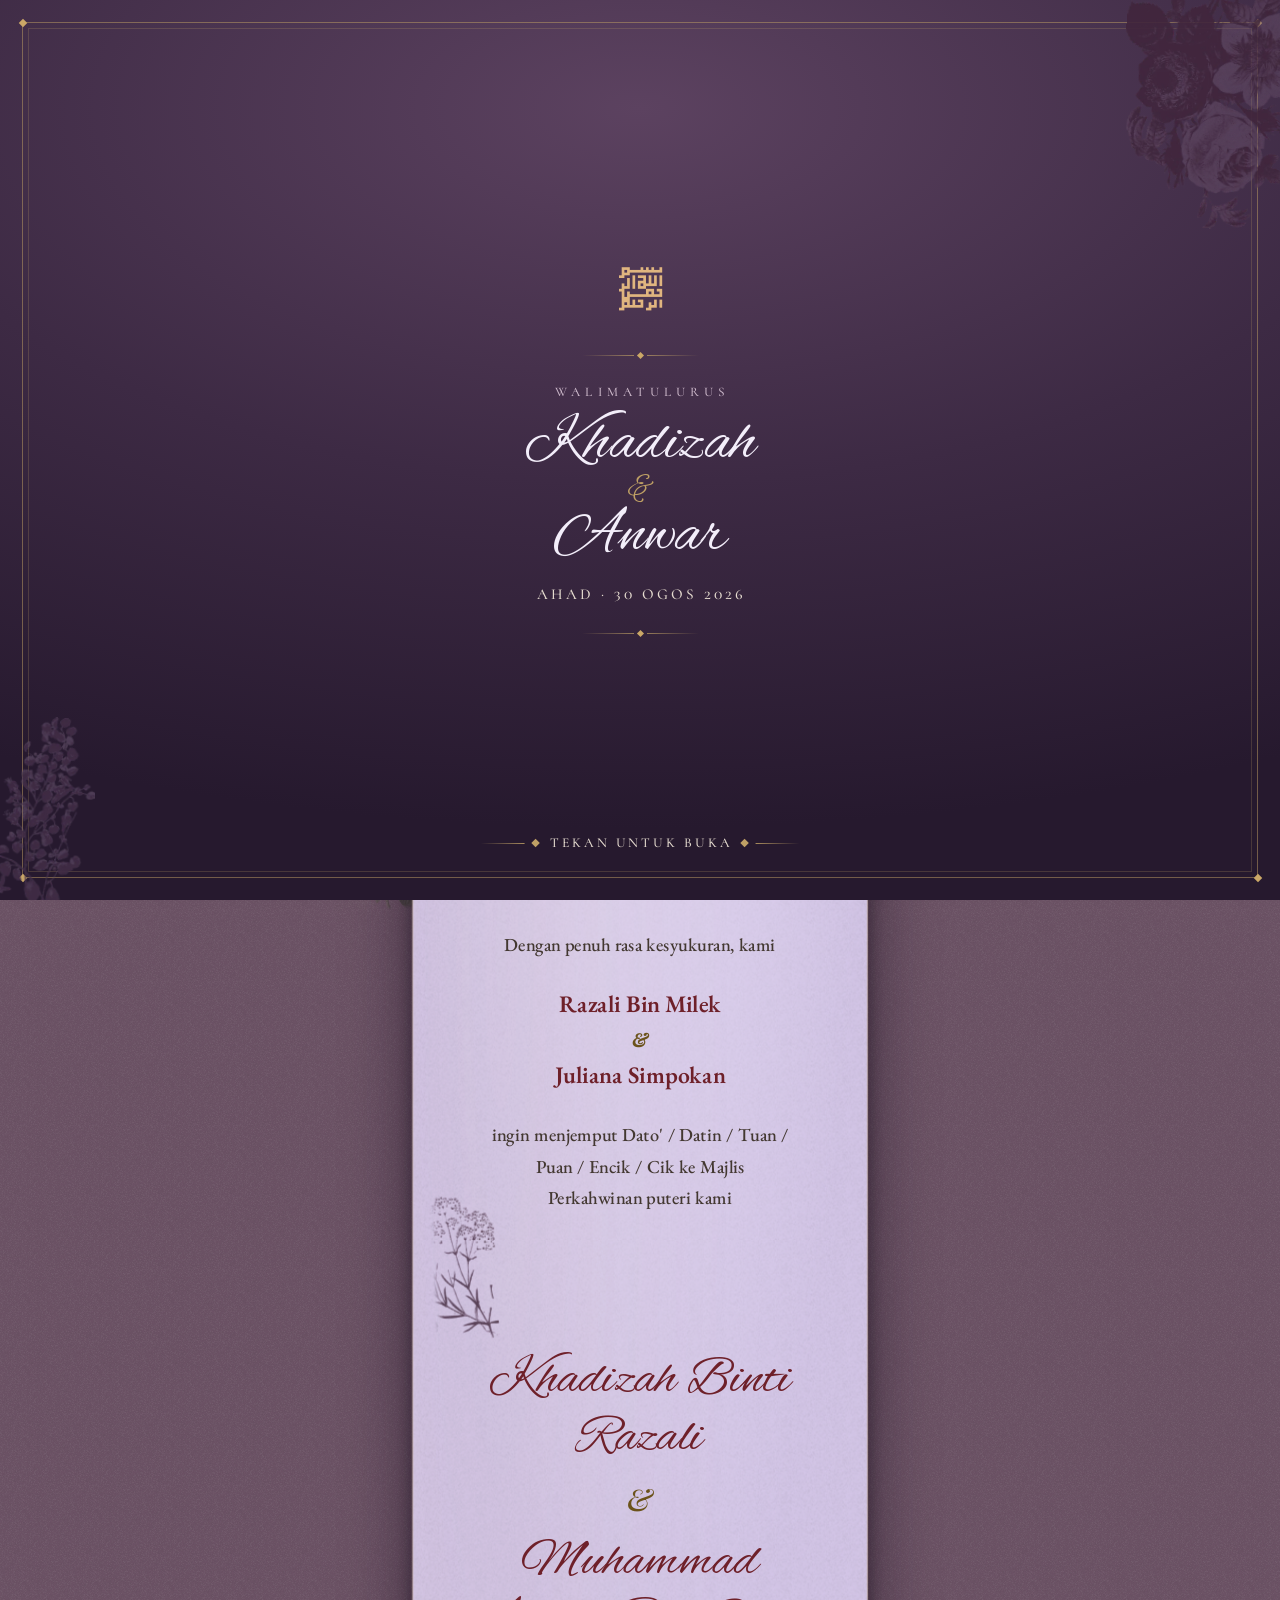
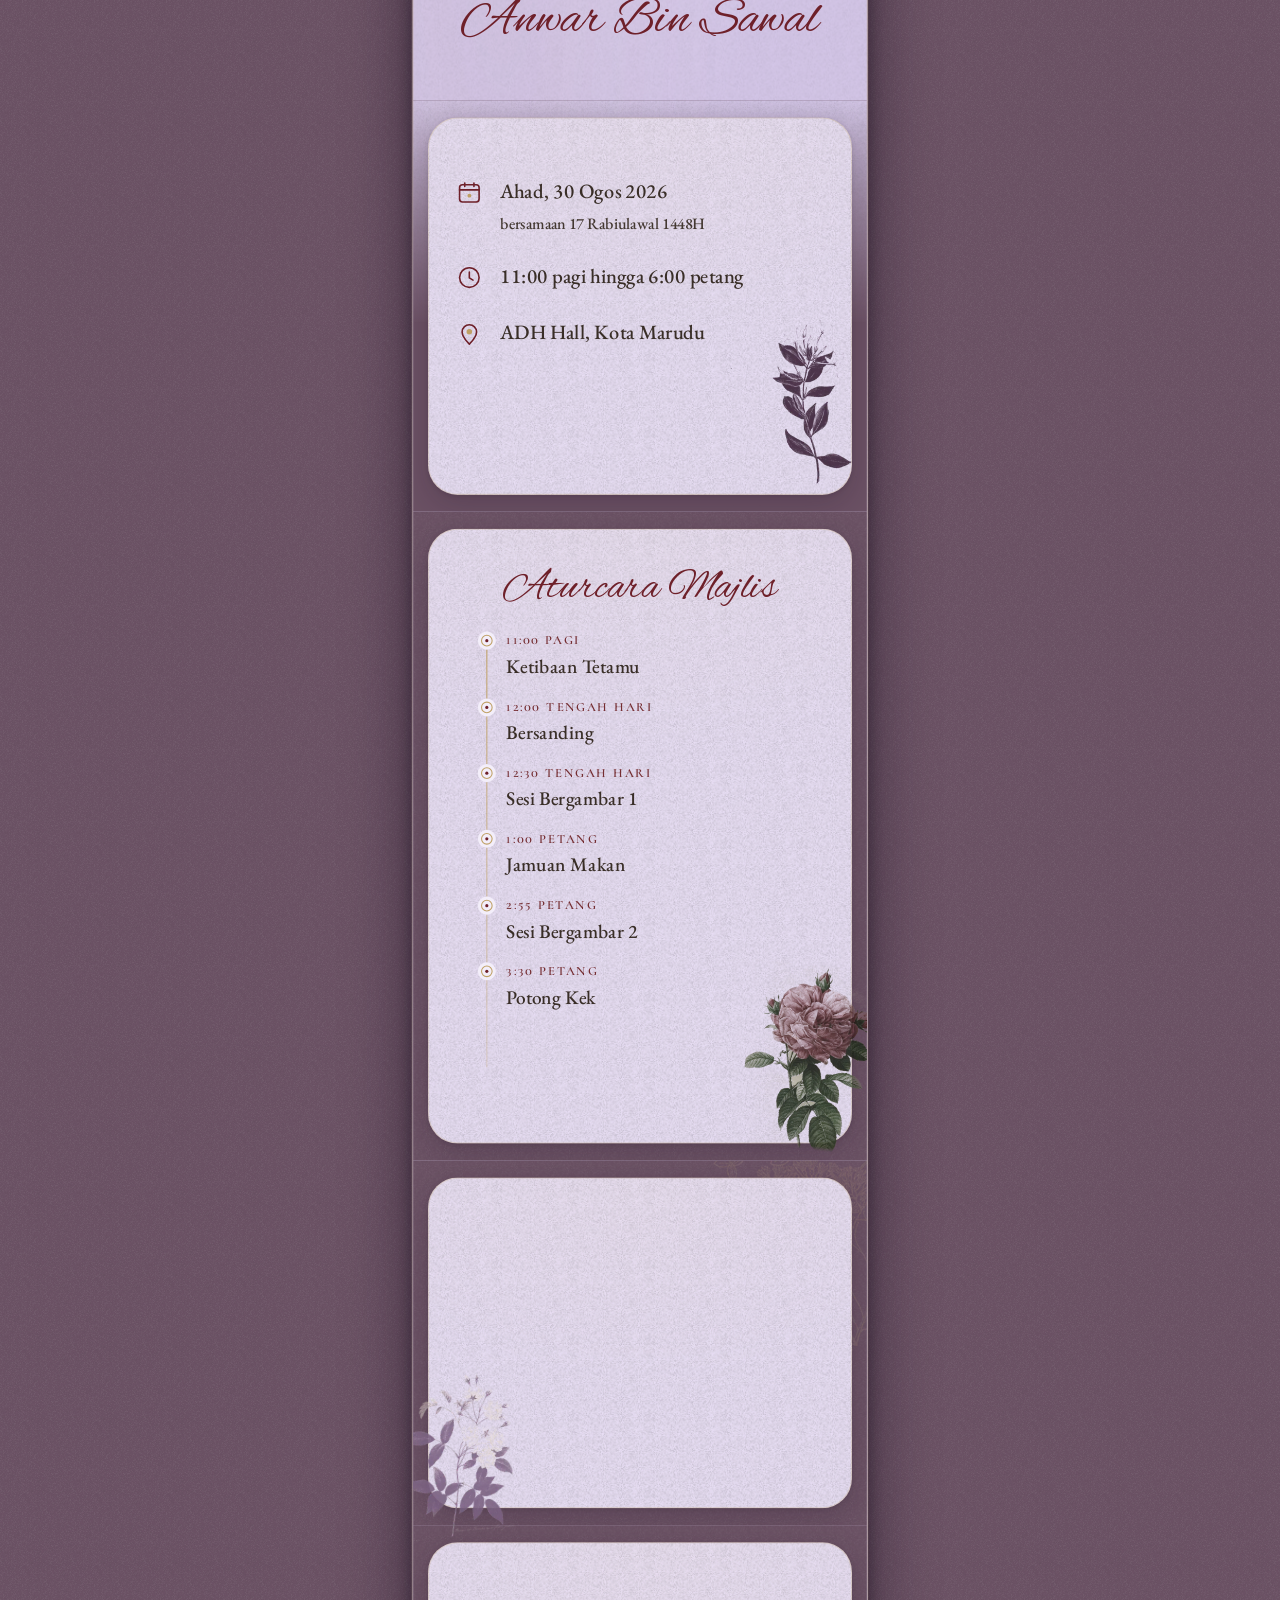
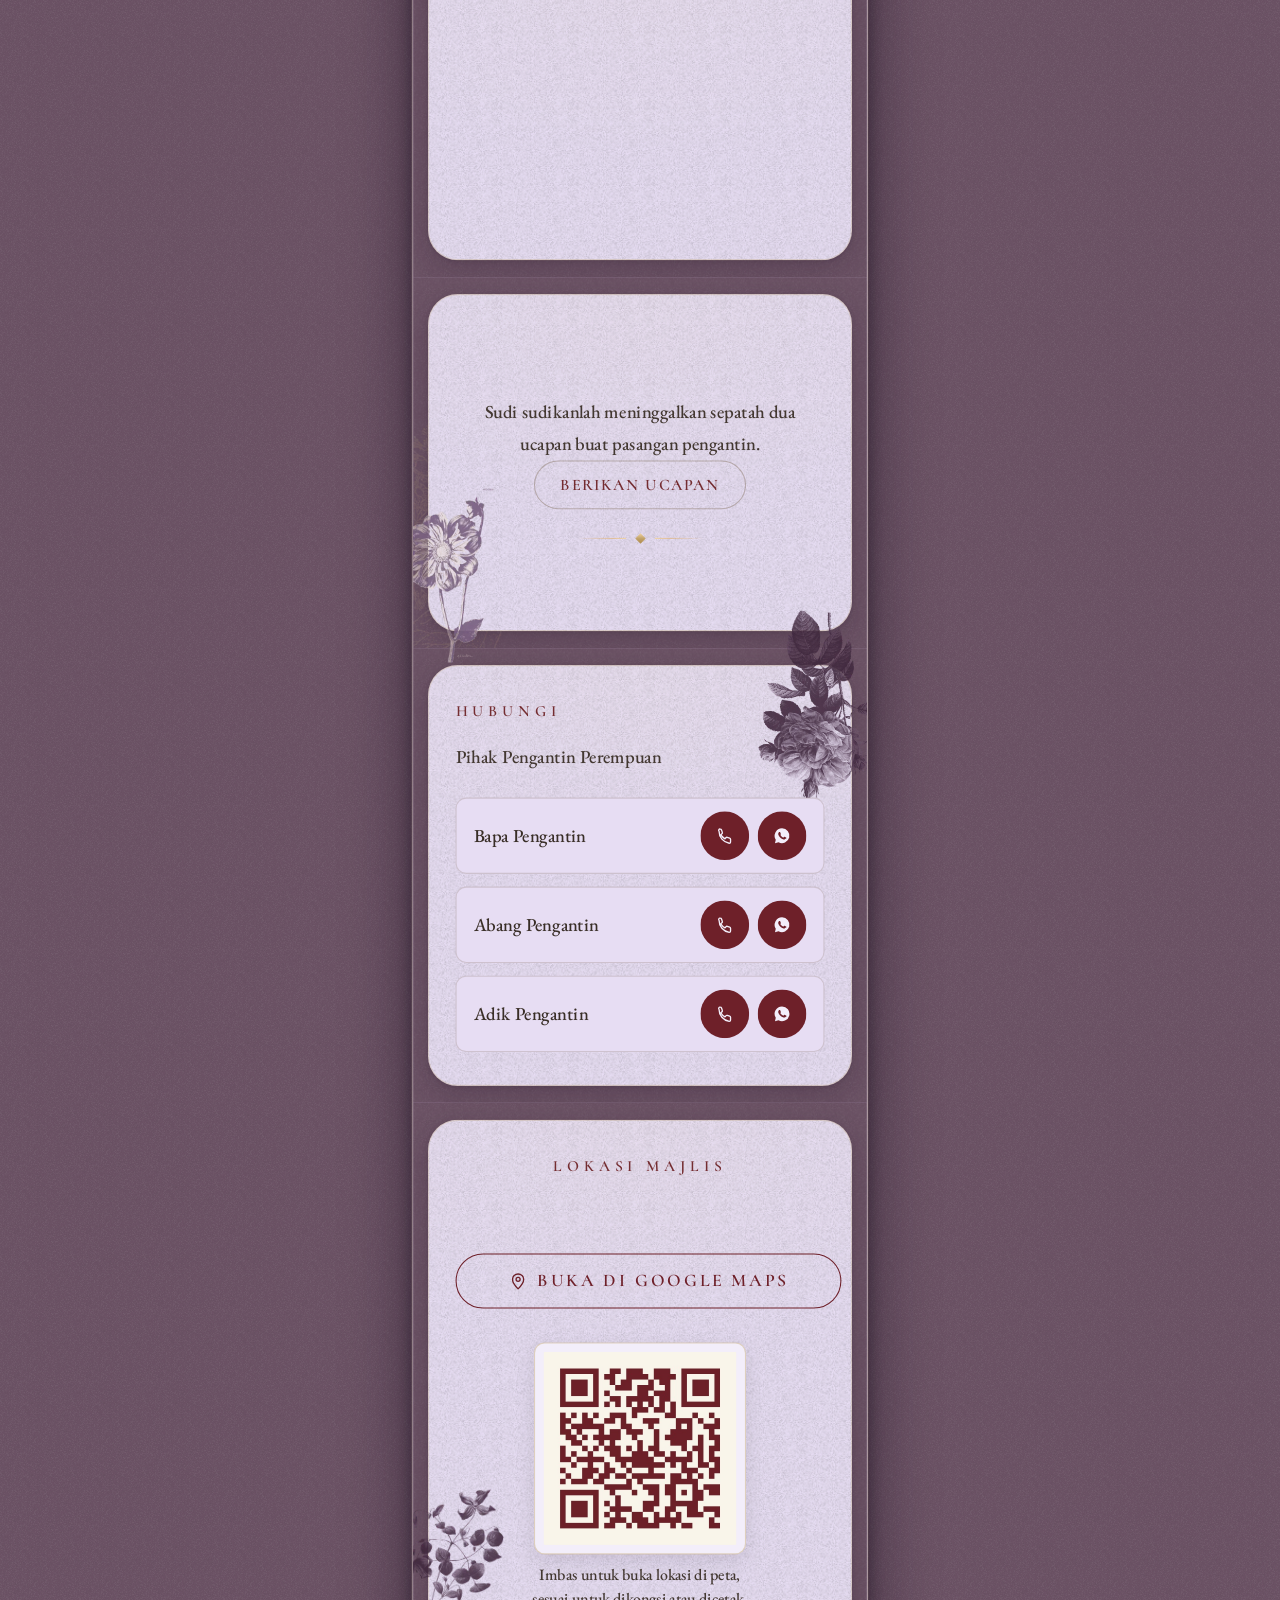
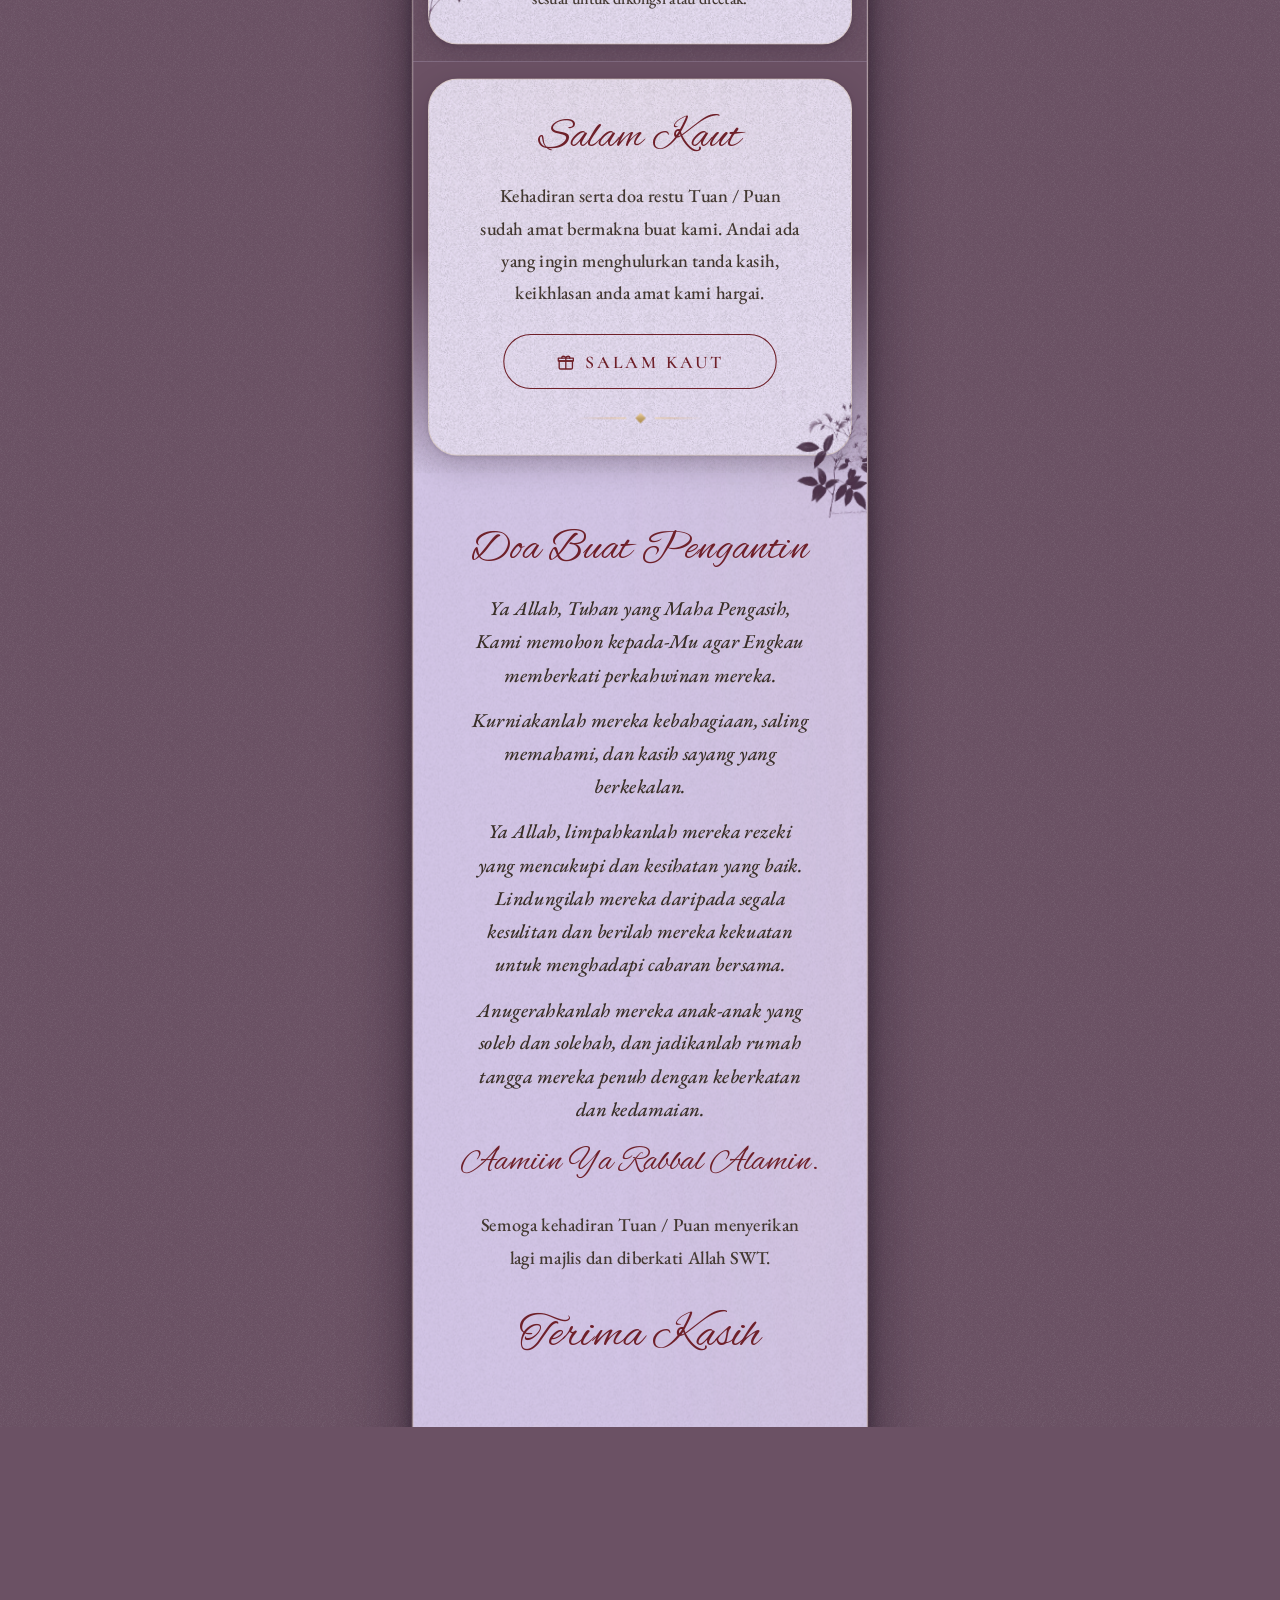
==== index.html @ 2123a456 "Variant tanpa baca ucapan: salinan penuh rsvpKhadizahAnwar, feed + halaman ucapan ditutup Salinan pe" ====
<!DOCTYPE html>
<html lang="ms">
<head>
  <meta charset="UTF-8" />
  <meta name="viewport" content="width=device-width, initial-scale=1, viewport-fit=cover" />
  <title>Khadizah &amp; Anwar , Jemputan Walimatulurus</title>
  <meta name="description" content="Jemputan Majlis Perkahwinan Khadizah & Anwar, Ahad 30 Ogos 2026, ADH Hall Kota Marudu." />

  <!-- Open Graph / Twitter: preview kaya bila link disebar di WhatsApp/media sosial -->
  <meta property="og:type" content="website" />
  <meta property="og:site_name" content="Khadizah & Anwar" />
  <meta property="og:title" content="Jemputan Walimatulurus Khadizah & Anwar" />
  <meta property="og:description" content="Ahad, 30 Ogos 2026, ADH Hall Kota Marudu. Sudi sudikanlah meraikan hari bahagia kami." />
  <meta property="og:url" content="https://adiburth-personal.github.io/jemputanKahwinKA/" />
  <meta property="og:image" content="https://adiburth-personal.github.io/jemputanKahwinKA/ogImage.png" />
  <meta property="og:image:width" content="1200" />
  <meta property="og:image:height" content="630" />
  <meta name="twitter:card" content="summary_large_image" />
  <meta name="twitter:title" content="Jemputan Walimatulurus Khadizah & Anwar" />
  <meta name="twitter:description" content="Ahad, 30 Ogos 2026, ADH Hall Kota Marudu. Sudi sudikanlah meraikan hari bahagia kami." />
  <meta name="twitter:image" content="https://adiburth-personal.github.io/jemputanKahwinKA/ogImage.png" />

  <!-- Font (semua display=swap; kegagalan CDN jatuh ke serif sistem, halaman tak
       pernah kosong): Alex Brush (hos sendiri) = nama/kepala script; Great Vibes
       kekal dimuat sebagai FALLBACK script; Cormorant SC = label besar berjarak;
       EB Garamond = badan serif + ampersand identiti italic. -->
  <link rel="preconnect" href="https://fonts.googleapis.com" />
  <link rel="preconnect" href="https://fonts.gstatic.com" crossorigin />
  <link href="https://fonts.googleapis.com/css2?family=Great+Vibes&family=Cormorant+SC:wght@400;500;600;700&family=EB+Garamond:ital,wght@0,400;0,500;0,600;1,400;1,500&display=swap" rel="stylesheet" />

  <!-- styles.css: token warna disahkan + aset bunga ambient (WebKit selamat) +
       reduced-motion. landing.css: susun atur khas laman jemputan (dimuat selepas,
       jadi menang atas mana mana pertindihan). -->
  <!-- KONVENSYEN VERSI ASET (?v=): CDN GitHub Pages tamat cache HTML dan JS/CSS pada
       masa BERBEZA; pernah berlaku index.html baru dihidang dengan landing.js lama dan
       feed ucapan terbiar kosong. Sebab tu SEMUA pasangan HTML+JS/CSS guna query ?v=,
       dan nilai v WAJIB ditukar pada SETIAP commit yang mengubah pasangan tersebut
       (semua halaman awam: index, rsvp, ucapan, pengantin). -->
  <link rel="stylesheet" href="./styles.css?v=20260819a" />
  <link rel="stylesheet" href="./landing.css?v=20260819a" />
  <!-- KENAPA preload: bouquet hero perlu siap sebelum gerbang terbuka (halaman di
       sebalik pintu mesti lengkap bila tanah menipis, bukan kotak kosong menyusul).
       Font basmala (Aref Ruqaa subset arab, hos sendiri, lesen SIL OFL) pun dipreload
       sebab ia glyph pertama yang tetamu nampak di cover. -->
  <link rel="preload" as="image" href="./aset/bunga/warnaBouquetHero.webp" />
  <link rel="preload" as="image" href="./aset/bunga/warnaBouquetB.webp" />
  <!-- Flora plum frontispiece cover: paparan pertama tetamu, mesti siap sebelum paint. -->
  <link rel="preload" as="image" href="./aset/bunga/cvBouquetBesar.webp" />
  <link rel="preload" as="image" href="./aset/bunga/cvFuchsia.webp" />
  <link rel="preload" as="font" type="font/woff2" href="./aset/font/arefRuqaaArab.woff2" crossorigin />
  <!-- Script identiti nama (Alex Brush, hos sendiri, SIL OFL): dipreload sebab nama
       pasangan ialah elemen pertama paling penting di cover. -->
  <link rel="preload" as="font" type="font/woff2" href="./aset/font/alexBrushLatin.woff2" crossorigin />
  <link rel="preload" as="font" type="font/woff2" href="./aset/font/playfairAmp.woff2" crossorigin />

  <!-- Penanda "JS hidup": kalau modul landing.js gagal muat, seksyen reveal TIDAK
       disorok (CSS hanya sorok bila .lp-js ada), jadi kandungan tak pernah kosong. -->
  <script>document.documentElement.className += " lp-js";</script>
  <!-- Tema LILAC kini RUPA DEFAULT semua pengunjung: tambah kelas lp-lilac SEAWAL
       mungkin dalam <head> supaya latar/warna lilac dicat terus tanpa kelip (elak FOUC),
       sama corak penanda lp-js di atas. Lilac diaktif untuk SEMUA muat KECUALI bila
       ?tema=kraft diberi (kraft dikekalkan sebagai fallback tersembunyi untuk patah
       balik). ?tema=lilac kekal berfungsi (idempotent, classList.add tak berganda).
       Defensif: sebarang ralat diabaikan (kandungan tetap terpapar). -->
  <script>try{if(new URLSearchParams(location.search).get("tema")!=="kraft")document.documentElement.classList.add("lp-lilac");}catch(e){}</script>
  <!-- JARING KESELAMATAN reveal: seksyen .reveal disorok (opacity 0) HANYA bila .lp-js
       wujud, dan is-lihat ditambah oleh landing.js. Kalau modul landing.js GAGAL muat
       (rangkaian putus, ralat sintaks, CSP), is-lihat tak pernah datang -> kandungan
       kekal telus selama-lamanya. Penjaga: landing.js tanda window.__lpSedia = true
       SEBAIK ia mula. Kalau selepas ~3s penanda itu masih tiada, kita anggap modul mati
       dan BUANG kelas lp-js supaya SEMUA kandungan terpapar statik (degradasi anggun).
       Defensif: sebarang ralat diabaikan. -->
  <script>window.setTimeout(function(){try{if(!window.__lpSedia)document.documentElement.classList.remove("lp-js");}catch(e){}},3000);</script>
</head>
<body class="lp">

  <!-- ============ AMBIENT GUTTER (desktop): bunga ungu hanyut di latar gelap ============
       Guna semula kelas .ambient + .bunga dari styles.css (SVG kelopak eksplisit,
       disahkan sama di WebKit & Chromium, dimatikan oleh reduced-motion). Bunga muncul
       di ruang kiri/kanan kad; kad berlatar hangat legap menutupnya di tengah. Tiada
       teks duduk atas gutter, jadi tiada kebimbangan kontras di sini. -->
  <div class="ambient" aria-hidden="true">
    <i class="bunga bunga--aDeep"   style="--x:5%;   --size:26px; --dur:34s; --delay:-3s;  --drift:22px; --op:0.5; --spin:16deg;  --blur:0.8px"></i>
    <i class="bunga bunga--bMid"    style="--x:12%;  --size:18px; --dur:42s; --delay:-14s; --drift:-16px;--op:0.42;--spin:-14deg; --blur:0.4px"></i>
    <i class="bunga bunga--aBright" style="--x:9%;   --size:14px; --dur:30s; --delay:-9s;  --drift:14px; --op:0.4; --spin:22deg;  --blur:0"></i>
    <i class="bunga bunga--bRose"   style="--x:3%;   --size:12px; --dur:38s; --delay:-20s; --drift:-12px;--op:0.38;--spin:-18deg; --blur:0"></i>
    <i class="bunga bunga--aMid"    style="--x:16%;  --size:20px; --dur:46s; --delay:-6s;  --drift:18px; --op:0.4; --spin:14deg;  --blur:0.6px"></i>
    <i class="bunga bunga--bBright" style="--x:88%;  --size:24px; --dur:36s; --delay:-16s; --drift:-20px;--op:0.5; --spin:-16deg; --blur:0.8px"></i>
    <i class="bunga bunga--aRose"   style="--x:94%;  --size:16px; --dur:40s; --delay:-2s;  --drift:16px; --op:0.4; --spin:20deg;  --blur:0.3px"></i>
    <i class="bunga bunga--bDeep"   style="--x:91%;  --size:13px; --dur:31s; --delay:-24s; --drift:-14px;--op:0.42;--spin:12deg;  --blur:0"></i>
    <i class="bunga bunga--aMid"    style="--x:84%;  --size:19px; --dur:44s; --delay:-11s; --drift:20px; --op:0.4; --spin:-20deg; --blur:0.5px"></i>
    <i class="bunga bunga--bBright" style="--x:97%;  --size:14px; --dur:33s; --delay:-27s; --drift:-16px;--op:0.4; --spin:18deg;  --blur:0"></i>
  </div>

  <!-- ============ GUTTER BOTANI (desktop): sprig menjalar mengapit kad ============
       Dua sprig tinggi (sage + baby's-breath + batang kering beige + bunga kecil) di
       ruang gutter kiri/kanan kad, bingkai kad seolah tumbuh dari taman. Tampil HANYA
       >=1024px (gutter cukup lebar); sway sangat halus, mati dengan reduced-motion.
       Tiada teks di gutter -> tiada isu kontras. -->
  <div class="lp-gutter-botani" aria-hidden="true">
    <span class="lp-botani lp-gb lp-gb--kiri lp-rb-babys"></span>
    <span class="lp-botani lp-gb lp-gb--kanan lp-rb-babys"></span>
    <!-- Anchor besar desktop: selepas sage dibuang, gutter mauve >=1024 jadi hamparan
         kosong (dapatan judge visual); bunga menjenguk dari belakang kad, selang sisi. -->
    <span class="lp-botani lp-gb lp-gb--kanan3 lp-rb-blush"></span>
    <span class="lp-botani lp-gb lp-gb--kiri2 lp-bouquet-a"></span>
    <span class="lp-botani lp-gb lp-gb--kanan2 lp-rb-bouquet3"></span>
    <span class="lp-botani lp-gb lp-gb--kiri3 lp-rb-rosburg"></span>
  </div>

  <!-- ============ COVER "FRONTISPIECE MANUSKRIP" (sampul, tekan untuk buka) ============
       Konsep: muka hadapan kitab beriluminasi. Bingkai ruling ganda emas (tebal-nipis,
       bahasa manuskrip) + berlian bucu; dalam bingkai: basmala kaligrafi sebagai JANTUNG,
       nama pasangan dinobat macam tajuk kitab, monogram K&A diturunkan jadi MOHOR kecil
       (seal penerbit) di kaki. Flora duotone plum tonal melimpah dua bucu bingkai
       (bukan sticker warna atas gelap). Tekan mana mana = buka.
       CSS sorok cover bila kelas lp-js tiada (JS mati), jadi kandungan tak terperangkap. -->
  <div class="lp-cover" id="lpCover" role="button" tabindex="0" aria-label="Tekan untuk membuka jemputan">
    <!-- TUDUNG (transisi Gerbang Emas): lapisan plum separa lutsinar ANTARA halaman
         dan gerbang; ia mengawal pendedahan halaman (elak flash terang) dan larut
         820-1800ms. Idle: tak kelihatan (tanah gerbang legap di atasnya). -->
    <div class="lp-tudung" aria-hidden="true"></div>
    <!-- GERBANG: tanah gelap + bingkai ruling + bunga bucu dalam SATU kumpulan supaya
         semuanya meluas BERSAMA (scale 2.8) bila tetamu "melangkah masuk" menembusi
         ambang. Latar cover dipindah ke sini (dolly-through perlukan tanah yang
         boleh diskala + dipudar, background elemen tak boleh). -->
    <div class="lp-gerbang" aria-hidden="true">
      <div class="lp-bingkai">
        <span class="lp-bingkai-bucu lp-bingkai-bucu--tl"></span>
        <span class="lp-bingkai-bucu lp-bingkai-bucu--tr"></span>
        <span class="lp-bingkai-bucu lp-bingkai-bucu--bl"></span>
        <span class="lp-bingkai-bucu lp-bingkai-bucu--br"></span>
      </div>
      <span class="lp-deko lp-bunga-cover lp-bunga-cover--tr lp-cv-plum-a"></span>
      <span class="lp-deko lp-bunga-cover lp-bunga-cover--bl lp-cv-plum-b"></span>
      <span class="lp-deko lp-bunga-cover lp-og-only lp-bunga-cover--tl lp-cv-plum-b"></span>
      <span class="lp-deko lp-bunga-cover lp-og-only lp-bunga-cover--br lp-cv-plum-a"></span>
    </div>
    <div class="lp-cover-inner">
      <!-- Dua kumpulan TINTA (transisi Gerbang Emas): lapis A (basmala + pemisah +
           eyebrow) terangkat dulu 120ms, lapis B (nama + tarikh + penutup) menyusul
           260ms, parallax dua kelajuan macam tinta terangkat dari muka surat. -->
      <div class="lp-tintaA">
        <!-- BASMALA kaligrafi ruqaa: JANTUNG frontispiece (permintaan user: Jawi). Satu
             aksara ligatur U+FDFD font Aref Ruqaa subset hos sendiri (SIL OFL). Teks
             sebenar, bukan imej: tajam semua DPR. -->
        <p class="lp-cover-atas" lang="ar" dir="rtl" aria-label="Bismillahirrahmanirrahim">&#xFDFD;</p>

        <!-- Pemisah ruling: hairline menirus + berlian, bahasa ornament yang sama
             dengan hero/panel (identiti berulang, bukan hiasan baru). -->
        <div class="lp-cover-pemisah" aria-hidden="true">
          <span class="lp-cover-pemisah-garis lp-cover-pemisah-garis--kiri"></span>
          <span class="lp-cover-pemisah-berlian"></span>
          <span class="lp-cover-pemisah-garis lp-cover-pemisah-garis--kanan"></span>
        </div>

        <p class="lp-cover-eyebrow">Walimatulurus</p>
      </div>
      <div class="lp-tintaB">
        <!-- Nama = TAJUK KITAB dan juga pembawa kelas guard .lp-mono: coverInit() perlukan
             .lp-mono wujud untuk melepasi guard choreography (mohor K&A dibuang atas verdict
             judge, nama penuh SENDIRI ialah monogram, tiada duplikasi identiti). -->
        <p class="lp-cover-nama lp-mono lp-nama-3b">
          <span class="lp-nb">Khadizah</span>
          <span class="lp-amp-nama">&amp;</span>
          <span class="lp-nb">Anwar</span>
        </p>
        <p class="lp-cover-tarikh">Ahad &middot; 30 Ogos 2026</p>

        <!-- Penutup tajuk: hairline + berlian tunggal (motif keluarga yang sama), ganti
             mohor supaya satu sahaja identiti nama di cover. aria-hidden: hiasan. -->
        <div class="lp-cover-tamat" aria-hidden="true">
          <span class="lp-cover-pemisah-garis lp-cover-pemisah-garis--kiri"></span>
          <span class="lp-cover-pemisah-berlian"></span>
          <span class="lp-cover-pemisah-garis lp-cover-pemisah-garis--kanan"></span>
        </div>
      </div>
    </div>
    <!-- CTA buka: kolofon di kaki bingkai (kedudukan tandatangan manuskrip), small-caps
         diapit hairline menirus + berlian denyut. Seluruh cover kekal boleh tap. -->
    <span class="lp-cover-buka">
      <span class="lp-cover-buka-garis lp-cover-buka-garis--kiri" aria-hidden="true"></span>
      <span class="lp-cover-buka-titik" aria-hidden="true"></span>
      Tekan untuk buka
      <span class="lp-cover-buka-titik lp-cover-buka-titik--b" aria-hidden="true"></span>
      <span class="lp-cover-buka-garis lp-cover-buka-garis--kanan" aria-hidden="true"></span>
    </span>
  </div>

  <!-- ============ KAD BENTUK TELEFON ============ -->
  <main class="lp-kad" id="lpKad">

    <!-- 1. HERO (dalam bingkai emas dua garis + kluster bunga 4 bucu) -->
    <section class="lp-sec lp-hero reveal">
      <div class="lp-hero-frame">
        <span class="lp-deko lp-bunga-hero lp-bunga-hero--tl lp-bouquet-a" aria-hidden="true"></span>
        <span class="lp-deko lp-bunga-hero lp-bunga-hero--tl2 bunga--bBright" aria-hidden="true"></span>
        <span class="lp-deko lp-bunga-hero lp-bunga-hero--tr lp-bouquet-b" aria-hidden="true"></span>
        <span class="lp-deko lp-bunga-hero lp-bunga-hero--tr2 bunga--aBright" aria-hidden="true"></span>
        <span class="lp-deko lp-bunga-hero lp-bunga-hero--bl lp-bouquet-a" aria-hidden="true"></span>
        <span class="lp-deko lp-bunga-hero lp-bunga-hero--br lp-bouquet-b" aria-hidden="true"></span>
        <span class="lp-berlian lp-berlian--atas" aria-hidden="true"></span>

        <p class="lp-bismillah" dir="rtl" lang="ar">بِسْمِ اللَّهِ الرَّحْمَٰنِ الرَّحِيمِ</p>
        <p class="lp-eyebrow">Walimatulurus</p>
        <h1 class="lp-nama-script lp-nama-3b">
          <span class="lp-nb">Khadizah</span>
          <span class="lp-amp-nama">&amp;</span>
          <span class="lp-nb">Anwar</span>
        </h1>
        <div class="lp-divider" aria-hidden="true">
          <svg viewBox="0 0 160 20" width="160" height="20" fill="none">
            <path class="lp-divider-garis lp-divider-garis--kiri" d="M10 10h48" stroke="#bfa065" stroke-width="1" stroke-linecap="round"/>
            <path class="lp-divider-garis lp-divider-garis--kanan" d="M102 10h48" stroke="#bfa065" stroke-width="1" stroke-linecap="round"/>
            <path d="M74 10c3-4 6-5 8-3.5S82 11 78 12" stroke="#674b77" stroke-width="1" stroke-linecap="round"/>
            <path d="M86 10c-3-4-6-5-8-3.5S78 11 82 12" stroke="#674b77" stroke-width="1" stroke-linecap="round"/>
            <circle cx="80" cy="10" r="2.6" fill="#382443"/>
            <circle cx="62" cy="10" r="1.6" fill="#bfa065"/>
            <circle cx="98" cy="10" r="1.6" fill="#bfa065"/>
          </svg>
        </div>
        <p class="lp-tarikh">Ahad, 30 Ogos 2026</p>
        <span class="lp-berlian lp-berlian--bawah" aria-hidden="true"></span>
      </div>
      <!-- Kelopak hero LAMA dibuang: kelopak kini jatuh SELURUH halaman lewat lapisan
           .lp-kelopak-lapis (permintaan user), lihat hujung <body>. -->
    </section>

    <!-- 2. SALAM + JEMPUTAN -->
    <section class="lp-sec lp-salam-sec reveal">
      <span class="lp-deko lp-botani lp-rb-babys lp-b-salam-kiri" aria-hidden="true"></span>
      <p class="lp-salam">Assalamu'alaikum Warahmatullahi Wabarakatuh</p>
      <p class="lp-pantun">
        Dari Kota Marudu kami mula,<br />
        Menyusun kata mengukir bicara;<br />
        Dengan hati yang penuh gembira,<br />
        Kami jemput tuan meraikan bahagia.
      </p>
      <p class="lp-jemputan">
        Dengan penuh rasa kesyukuran, kami
      </p>
      <p class="lp-ibubapa">Razali Bin Milek<br /><span class="lp-amp">&amp;</span><br />Juliana Simpokan</p>
      <p class="lp-jemputan">
        ingin menjemput Dato' / Datin / Tuan / Puan / Encik / Cik ke Majlis Perkahwinan puteri kami
      </p>
    </section>

    <!-- 3. NAMA PENUH PENGANTIN -->
    <section class="lp-sec lp-pengantin reveal">
      <p class="lp-pengantin-nama">Khadizah Binti Razali</p>
      <p class="lp-amp-besar" aria-hidden="true">&amp;</p>
      <p class="lp-pengantin-nama">Muhammad Anwar Bin Sawal</p>
    </section>

    <!-- 4. BUTIRAN MAJLIS (sasaran dock "Tarikh"), lp-sec--panel atas permintaan user
         15 Ogos: butiran duduk dalam box macam seksyen bawahnya. Zon kanvas berterusan
         kini BERMULA di sini (lp-kanvas-mula dipindah dari Aturcara). -->
    <section class="lp-sec lp-sec--panel lp-kanvas-mula lp-butiran reveal" id="tarikh">
      <span class="lp-deko lp-botani lp-rb-sdaisy lp-b-butiran" aria-hidden="true"></span>
      <div class="lp-butir">
        <span class="lp-butir-ikon" aria-hidden="true">
          <svg viewBox="0 0 24 24" width="26" height="26" fill="none">
            <rect x="3.5" y="5" width="17" height="15" rx="2.5" stroke="#6e2029" stroke-width="1.4"/>
            <path d="M3.5 9.5h17M8 3.5v3M16 3.5v3" stroke="#6e2029" stroke-width="1.4" stroke-linecap="round"/>
            <circle cx="12" cy="14.5" r="1.7" fill="#bfa065"/>
          </svg>
        </span>
        <p class="lp-butir-utama">Ahad, 30 Ogos 2026</p>
        <p class="lp-butir-sub">bersamaan 17 Rabiulawal 1448H</p>
      </div>
      <div class="lp-butir">
        <span class="lp-butir-ikon" aria-hidden="true">
          <svg viewBox="0 0 24 24" width="26" height="26" fill="none">
            <circle cx="12" cy="12" r="8.5" stroke="#6e2029" stroke-width="1.4"/>
            <path d="M12 7.2v5l3.2 2" stroke="#6e2029" stroke-width="1.4" stroke-linecap="round" stroke-linejoin="round"/>
          </svg>
        </span>
        <p class="lp-butir-utama">11:00 pagi hingga 6:00 petang</p>
      </div>
      <div class="lp-butir">
        <span class="lp-butir-ikon" aria-hidden="true">
          <svg viewBox="0 0 24 24" width="26" height="26" fill="none">
            <path d="M12 21c4.2-4.2 6.3-7.6 6.3-10.6A6.3 6.3 0 0 0 5.7 10.4C5.7 13.4 7.8 16.8 12 21Z" stroke="#6e2029" stroke-width="1.4" stroke-linejoin="round"/>
            <circle cx="12" cy="10.2" r="2.4" fill="#bfa065"/>
          </svg>
        </span>
        <p class="lp-butir-utama">ADH Hall, Kota Marudu</p>
      </div>
    </section>

    <!-- 5. ATURCARA MAJLIS (timeline menegak, dari kad rasmi)
         lp-sec--panel (directive D1): seksyen utama duduk dalam PANEL lilac terapung
         atas jalur kanvas mauve (lapisan kad rasmi), bukan hamparan rata.
         lp-kepala (D3): kepala script besar ganti label kecil, pecah monotone. -->
    <section class="lp-sec lp-sec--panel lp-aturcara reveal">
      <span class="lp-deko lp-botani lp-rb-rosburg lp-b-atur-kanan" aria-hidden="true"></span>
      <h2 class="lp-kepala">Aturcara Majlis</h2>
      <ol class="lp-tl">
        <li class="lp-tl-item">
          <span class="lp-tl-titik" aria-hidden="true"></span>
          <span class="lp-tl-masa">11:00 pagi</span>
          <span class="lp-tl-acara">Ketibaan Tetamu</span>
        </li>
        <li class="lp-tl-item">
          <span class="lp-tl-titik" aria-hidden="true"></span>
          <span class="lp-tl-masa">12:00 tengah hari</span>
          <span class="lp-tl-acara">Bersanding</span>
        </li>
        <li class="lp-tl-item">
          <span class="lp-tl-titik" aria-hidden="true"></span>
          <span class="lp-tl-masa">12:30 tengah hari</span>
          <span class="lp-tl-acara">Sesi Bergambar 1</span>
        </li>
        <li class="lp-tl-item">
          <span class="lp-tl-titik" aria-hidden="true"></span>
          <span class="lp-tl-masa">1:00 petang</span>
          <span class="lp-tl-acara">Jamuan Makan</span>
        </li>
        <li class="lp-tl-item">
          <span class="lp-tl-titik" aria-hidden="true"></span>
          <span class="lp-tl-masa">2:55 petang</span>
          <span class="lp-tl-acara">Sesi Bergambar 2</span>
        </li>
        <li class="lp-tl-item">
          <span class="lp-tl-titik" aria-hidden="true"></span>
          <span class="lp-tl-masa">3:30 petang</span>
          <span class="lp-tl-acara">Potong Kek</span>
        </li>
        <li class="lp-tl-item">
          <span class="lp-tl-titik" aria-hidden="true"></span>
          <span class="lp-tl-masa">6:00 petang</span>
          <span class="lp-tl-acara">Bersurai</span>
        </li>
      </ol>
      <div class="lp-ornamen" aria-hidden="true"><i></i></div>
    </section>

    <!-- 6. COUNTDOWN (lp-sec--panel: bersambung dengan panel aturcara atas jalur
         mauve yang sama, dua panel terapung bersebelahan macam kad rasmi) -->
    <section class="lp-sec lp-sec--panel lp-countdown-sec reveal">
      <span class="lp-deko lp-botani lp-rb-sroskuning lp-b-cd-kiri" aria-hidden="true"></span>
      <p class="lp-ayat">&ldquo;Dan Kami jadikan kamu berpasang-pasangan&rdquo;<span class="lp-ayat-rujuk">Surah An-Naba 78:8</span></p>
      <p class="lp-label">Menghitung Hari</p>
      <div class="lp-countdown" id="lpCountdown" aria-live="off">
        <div class="lp-cd-kotak"><span class="lp-cd-nombor" id="cdHari">0</span><span class="lp-cd-label">Hari</span></div>
        <div class="lp-cd-kotak"><span class="lp-cd-nombor" id="cdJam">0</span><span class="lp-cd-label">Jam</span></div>
        <div class="lp-cd-kotak"><span class="lp-cd-nombor" id="cdMinit">0</span><span class="lp-cd-label">Minit</span></div>
        <div class="lp-cd-kotak"><span class="lp-cd-nombor" id="cdSaat">0</span><span class="lp-cd-label">Saat</span></div>
      </div>
      <p class="lp-countdown-selesai" id="lpCountdownSelesai" hidden>Alhamdulillah, majlis selamat berlangsung</p>
    </section>

    <!-- 7. RSVP (dalam page, menuju borang) -->
    <section class="lp-sec lp-sec--panel lp-rsvp reveal">
      <p class="lp-label">Maklumat Kehadiran</p>
      <p class="lp-teks">Sudi sudikanlah memaklumkan kehadiran anda sebelum 30 Ogos 2026 supaya kami dapat menyediakan sambutan yang sempurna buat anda.</p>
      <a class="lp-btn-besar" href="./rsvp.html">RSVP</a>
    </section>

    <!-- 8. BUKU TETAMU (lp-sec--panel D1 + lp-kepala D3 + ornament emas D12) -->
    <section class="lp-sec lp-sec--panel lp-buku reveal" id="bukuTetamu">
      <span class="lp-deko lp-botani lp-rb-sdahlia lp-b-buku" aria-hidden="true"></span>
      <h2 class="lp-kepala">Buku Tetamu</h2>
      <!-- Variant tanpa baca ucapan: paparan feed + link "Lihat Semua Ucapan" dibuang.
           Hanya CTA "Berikan Ucapan" (menuju borang rsvp.html) dikekalkan. -->
      <p class="lp-teks">Sudi sudikanlah meninggalkan sepatah dua ucapan buat pasangan pengantin.</p>
      <div class="lp-buku-butang">
        <a class="lp-btn-halus" href="./rsvp.html">Berikan Ucapan</a>
      </div>
      <div class="lp-ornamen" aria-hidden="true"><i></i></div>
    </section>

    <!-- 9. HUBUNGI (sasaran dock "Hubungi") -->
    <section class="lp-sec lp-sec--panel lp-hubungi reveal" id="hubungi">
      <span class="lp-deko lp-botani lp-rb-poppy lp-b-hubungi" aria-hidden="true"></span>
      <p class="lp-label">Hubungi</p>
      <p class="lp-teks">Pihak Pengantin Perempuan</p>
      <div class="lp-kontak" id="lpKontak"></div>
    </section>

    <!-- 10. LOKASI (sasaran dock "Lokasi") -->
    <section class="lp-sec lp-sec--panel lp-lokasi reveal" id="lokasi">
      <span class="lp-deko lp-botani lp-rb-clematis lp-b-lokasi" aria-hidden="true"></span>
      <p class="lp-label">Lokasi Majlis</p>
      <p class="lp-teks">ADH Hall, Kota Marudu</p>
      <a class="lp-btn-besar" href="https://www.google.com/maps/place/ADH+Hall/@6.4574857,116.7776901,17z/data=!4m6!3m5!1s0x323a494c15034071:0x96df07963654b267!8m2!3d6.4577042!4d116.777615!16s%2Fg%2F11wwz0ds1f" target="_blank" rel="noopener">
        <span class="lp-btn-ikon" aria-hidden="true">
          <svg viewBox="0 0 24 24" width="20" height="20" fill="none">
            <path d="M12 21c4.2-4.2 6.3-7.6 6.3-10.6A6.3 6.3 0 0 0 5.7 10.4C5.7 13.4 7.8 16.8 12 21Z" stroke="currentColor" stroke-width="1.5" stroke-linejoin="round"/>
            <circle cx="12" cy="10.2" r="2.3" stroke="currentColor" stroke-width="1.5"/>
          </svg>
        </span>
        Buka di Google Maps
      </a>
      <!-- QR lokasi: paparan terus (bukan lipat) di bawah butang Maps yang kekal utama.
           Imej lazy + dimensi eksplisit (fail 420x420 => papar 200x200) supaya layout
           stabil walaupun imej gagal muat (alt kekal, kotak tak kolaps). -->
      <div class="lp-lokasi-qr">
        <img class="lp-lokasi-qr-imej" src="./qrLokasiAdhHall.jpeg" width="200" height="200" loading="lazy" decoding="async" alt="Kod QR untuk membuka lokasi ADH Hall di Google Maps" />
        <p class="lp-lokasi-qr-caption">Imbas untuk buka lokasi di peta, sesuai untuk dikongsi atau dicetak.</p>
      </div>
    </section>

    <!-- 11. SALAM KAUT / HADIAH (dalam aliran halaman, sebelum doa penutup)
         Butang CTA = <button> (BUKAN <a>) supaya modalInit (pintas a[href=rsvp.html])
         dan dockInit abaikan; modalHadiahInit dalam landing.js yang bukanya (guna semula
         modal #lpModalHadiah yang sama dengan dock, tiada duplikasi markup modal).
         QR penuh HANYA dalam popup (permintaan user), seksyen ni label + ayat + CTA sahaja. -->
    <section class="lp-sec lp-sec--panel lp-kanvas-tamat lp-salamkaut reveal">
      <span class="lp-deko lp-botani lp-rb-srosblush lp-b-salamkaut" aria-hidden="true"></span>
      <h2 class="lp-kepala">Salam Kaut</h2>
      <p class="lp-teks">Kehadiran serta doa restu Tuan / Puan sudah amat bermakna buat kami. Andai ada yang ingin menghulurkan tanda kasih, keikhlasan anda amat kami hargai.</p>
      <button class="lp-btn-besar lp-salamkaut-cta" id="lpSalamKautCta" type="button" aria-haspopup="dialog" aria-controls="lpModalHadiah">
        <span class="lp-btn-ikon" aria-hidden="true">
          <svg viewBox="0 0 24 24" width="20" height="20" fill="none"><path d="M4.5 11.5h15V19a1.5 1.5 0 0 1-1.5 1.5h-12A1.5 1.5 0 0 1 4.5 19v-7.5Z" stroke="currentColor" stroke-width="1.5" stroke-linejoin="round"/><path d="M3.5 8.3h17v3.2h-17z" stroke="currentColor" stroke-width="1.5" stroke-linejoin="round"/><path d="M12 8.3v12.2" stroke="currentColor" stroke-width="1.5"/><path d="M12 8.3C11.2 5.4 6.7 5.4 7.6 8.3M12 8.3C12.8 5.4 17.3 5.4 16.4 8.3" stroke="currentColor" stroke-width="1.5" stroke-linecap="round" stroke-linejoin="round"/></svg>
        </span>
        Salam Kaut
      </button>
      <div class="lp-ornamen" aria-hidden="true"><i></i></div>
    </section>

    <!-- 12. PENUTUP -->
    <section class="lp-sec lp-penutup reveal">
      <span class="lp-deko lp-bunga-footer lp-bunga-footer--kiri lp-bouquet-a" aria-hidden="true"></span>
      <span class="lp-deko lp-bunga-footer lp-bunga-footer--kanan lp-bouquet-b" aria-hidden="true"></span>
      <h2 class="lp-kepala">Doa Buat Pengantin</h2>
      <!-- Teks doa penuh disalin SEBIJI dari kad Canva rasmi pasangan (permintaan user 15 Ogos). -->
      <p class="lp-doa">Ya Allah, Tuhan yang Maha Pengasih, Kami memohon kepada-Mu agar Engkau memberkati perkahwinan mereka.</p>
      <p class="lp-doa">Kurniakanlah mereka kebahagiaan, saling memahami, dan kasih sayang yang berkekalan.</p>
      <p class="lp-doa">Ya Allah, limpahkanlah mereka rezeki yang mencukupi dan kesihatan yang baik. Lindungilah mereka daripada segala kesulitan dan berilah mereka kekuatan untuk menghadapi cabaran bersama.</p>
      <p class="lp-doa">Anugerahkanlah mereka anak-anak yang soleh dan solehah, dan jadikanlah rumah tangga mereka penuh dengan keberkatan dan kedamaian.</p>
      <p class="lp-doa lp-doa--amin">Aamiin Ya Rabbal Alamin.</p>
      <p class="lp-teks">Semoga kehadiran Tuan / Puan menyerikan lagi majlis dan diberkati Allah SWT.</p>
      <p class="lp-terima">Terima Kasih</p>
      <!-- Monogram penutup: versi kecil gaya sama (huruf serif + ampersand script +
           garis emas), warna maroon/emas ikut tema kad. Selaras cover, TIADA bulatan
           dasharray lama. -->
      <div class="lp-penutup-mono" aria-hidden="true">
        <span class="lp-mono-garis lp-mono-garis--atas"></span>
        <span class="lp-mono-huruf">
          <span class="lp-mono-k">K</span>
          <span class="lp-mono-amp">&amp;</span>
          <span class="lp-mono-a">A</span>
        </span>
        <span class="lp-mono-garis lp-mono-garis--bawah"></span>
      </div>
    </section>

    <footer class="lp-footer">Khadizah &amp; Anwar &middot; 30 Ogos 2026 &middot; ADH Hall, Kota Marudu</footer>
  </main>

  <!-- ============ DOCK NAVIGASI TERAPUNG ============ -->
  <nav class="lp-dock" id="lpDock" aria-label="Navigasi laman">
    <a class="lp-dock-btn" href="#tarikh">
      <span class="lp-dock-ikon" aria-hidden="true">
        <svg viewBox="0 0 24 24" width="22" height="22" fill="none"><rect x="4" y="5.5" width="16" height="14" rx="2" stroke="currentColor" stroke-width="1.5"/><path d="M4 9.5h16M8 4v3M16 4v3" stroke="currentColor" stroke-width="1.5" stroke-linecap="round"/></svg>
      </span>
      <span class="lp-dock-teks">Tarikh</span>
    </a>
    <a class="lp-dock-btn" href="#lokasi">
      <span class="lp-dock-ikon" aria-hidden="true">
        <svg viewBox="0 0 24 24" width="22" height="22" fill="none"><path d="M12 21c4-4 6-7.2 6-10A6 6 0 0 0 6 11c0 2.8 2 6 6 10Z" stroke="currentColor" stroke-width="1.5" stroke-linejoin="round"/><circle cx="12" cy="11" r="2.1" stroke="currentColor" stroke-width="1.5"/></svg>
      </span>
      <span class="lp-dock-teks">Lokasi</span>
    </a>
    <a class="lp-dock-btn lp-dock-btn--utama" href="./rsvp.html">
      <span class="lp-dock-ikon" aria-hidden="true">
        <svg viewBox="0 0 24 24" width="22" height="22" fill="none"><path d="M5 6.5h14M5 12h14M5 17.5h9" stroke="currentColor" stroke-width="1.7" stroke-linecap="round"/><path d="M16.5 17.5l2 2 3.5-4" stroke="currentColor" stroke-width="1.7" stroke-linecap="round" stroke-linejoin="round"/></svg>
      </span>
      <span class="lp-dock-teks">RSVP</span>
    </a>
    <a class="lp-dock-btn" href="#hubungi">
      <span class="lp-dock-ikon" aria-hidden="true">
        <svg viewBox="0 0 24 24" width="22" height="22" fill="none"><path d="M7 4.5c.6 0 1.1.4 1.3 1l.9 2.7c.2.6 0 1.2-.5 1.6l-1.2 1a12 12 0 0 0 4.7 4.7l1-1.2c.4-.5 1-.7 1.6-.5l2.7.9c.6.2 1 .7 1 1.3V19c0 .8-.7 1.5-1.5 1.5A13.5 13.5 0 0 1 5.5 7 1.5 1.5 0 0 1 7 4.5Z" stroke="currentColor" stroke-width="1.5" stroke-linejoin="round"/></svg>
      </span>
      <span class="lp-dock-teks">Hubungi</span>
    </a>
    <!-- Butang ke-6: buka modal Salam Kaut (QR hadiah). BUTANG (bukan <a>) supaya
         dockInit (pintas #anchor) dan modal RSVP (pintas a[href=rsvp.html]) abaikan;
         modalHadiahInit dalam landing.js yang uruskan. -->
    <button class="lp-dock-btn lp-dock-btn--hadiah" id="lpDockHadiah" type="button" aria-haspopup="dialog" aria-controls="lpModalHadiah">
      <span class="lp-dock-ikon" aria-hidden="true">
        <svg viewBox="0 0 24 24" width="22" height="22" fill="none"><path d="M4.5 11.5h15V19a1.5 1.5 0 0 1-1.5 1.5h-12A1.5 1.5 0 0 1 4.5 19v-7.5Z" stroke="currentColor" stroke-width="1.5" stroke-linejoin="round"/><path d="M3.5 8.3h17v3.2h-17z" stroke="currentColor" stroke-width="1.5" stroke-linejoin="round"/><path d="M12 8.3v12.2" stroke="currentColor" stroke-width="1.5"/><path d="M12 8.3C11.2 5.4 6.7 5.4 7.6 8.3M12 8.3C12.8 5.4 17.3 5.4 16.4 8.3" stroke="currentColor" stroke-width="1.5" stroke-linecap="round" stroke-linejoin="round"/></svg>
      </span>
      <span class="lp-dock-teks">Hadiah</span>
    </button>
  </nav>

  <!-- ============ BUTANG MUZIK ============
       Elemen <audio> HTML5 (./laguMajlis.mp3, same-origin) dicipta lewat landing.js dan
       dimainkan SEGERAK dalam gesture tekan cover. Same-origin dipilih ganti YouTube
       kerana iOS Safari sekat audio iframe cross-origin. Kalau fail gagal muat, butang
       senyap sahaja (guard + event 'error' dalam landing.js), page tak rosak. -->
  <button class="lp-muzik" id="lpMuzik" type="button" aria-pressed="false" aria-label="Main muzik latar">
    <span class="lp-muzik-ikon" aria-hidden="true">
      <svg viewBox="0 0 24 24" width="22" height="22" fill="none">
        <path d="M9 18V6l10-2v12" stroke="currentColor" stroke-width="1.6" stroke-linecap="round" stroke-linejoin="round"/>
        <circle cx="6.5" cy="18" r="2.6" stroke="currentColor" stroke-width="1.6"/>
        <circle cx="16.5" cy="16" r="2.6" stroke="currentColor" stroke-width="1.6"/>
      </svg>
    </span>
  </button>

  <!-- ============ MODAL RSVP ============
       Butang menuju rsvp.html (CTA RSVP, dock RSVP, "Berikan Ucapan") dipintas oleh
       landing.js untuk buka borang dalam modal ATAS landing, bukan navigasi keluar.
       Kandungan = iframe rsvp.html?embed=1 (guna semula borang + Firebase, tiada
       duplikasi logik), dicipta lazy pada buka pertama. Kalau JS gagal, href asal
       dalam butang buat navigasi biasa (progressive enhancement). -->
  <div class="lp-modal" id="lpModal" hidden>
    <div class="lp-modal-overlay" data-lp-tutup aria-hidden="true"></div>
    <div class="lp-modal-kad" role="dialog" aria-modal="true" aria-label="Borang RSVP kehadiran">
      <div class="lp-modal-header">
        <span class="lp-modal-tajuk">RSVP Kehadiran</span>
        <button class="lp-modal-tutup" id="lpModalTutup" type="button" aria-label="Tutup borang RSVP">
          <svg viewBox="0 0 24 24" width="20" height="20" fill="none" aria-hidden="true">
            <path d="M6 6l12 12M18 6L6 18" stroke="currentColor" stroke-width="1.7" stroke-linecap="round"/>
          </svg>
        </button>
      </div>
      <div class="lp-modal-badan" id="lpModalBadan"></div>
    </div>
  </div>

  <!-- ============ MODAL SALAM KAUT (hadiah / QR DuitNow) ============
       Guna semula shell .lp-modal* (tiada duplikasi CSS shell). Dibuka oleh butang
       dock "Hadiah" lewat modalHadiahInit dalam landing.js. Kandungan statik (QR +
       panduan 3 langkah untuk tetamu yang tengok di telefon sendiri, kerana mereka
       tak boleh imbas skrin telefon sendiri). QR lazy: dalam modal hidden, jadi hanya
       muat bila dibuka. -->
  <div class="lp-modal lp-modal--hadiah" id="lpModalHadiah" hidden>
    <div class="lp-modal-overlay" data-lp-tutup aria-hidden="true"></div>
    <div class="lp-modal-kad lp-modal-kad--hadiah" role="dialog" aria-modal="true" aria-labelledby="lpHadiahTajuk">
      <div class="lp-modal-header">
        <span class="lp-modal-tajuk" id="lpHadiahTajuk">Salam Kaut</span>
        <button class="lp-modal-tutup" id="lpModalHadiahTutup" type="button" aria-label="Tutup Salam Kaut">
          <svg viewBox="0 0 24 24" width="20" height="20" fill="none" aria-hidden="true">
            <path d="M6 6l12 12M18 6L6 18" stroke="currentColor" stroke-width="1.7" stroke-linecap="round"/>
          </svg>
        </button>
      </div>
      <div class="lp-modal-badan lp-modal-badan--hadiah">
        <p class="lp-teks lp-hadiah-intro">Buat yang sudi menghulur tanda kasih, boleh guna QR di bawah. Semoga Allah membalas kemurahan hati anda.</p>
        <figure class="lp-qr-kad">
          <img class="lp-qr-imej" src="./qrSalamKaut.jpeg" width="280" height="280" loading="lazy" decoding="async" alt="Kod QR DuitNow atas nama Khadizah Razali untuk salam kaut" />
        </figure>
        <p class="lp-qr-nama">Khadizah Razali</p>
        <p class="lp-qr-bank">DuitNow QR &middot; BSN</p>
        <ol class="lp-qr-panduan">
          <li><span class="lp-qr-langkah-no" aria-hidden="true">1</span><span>Simpan gambar QR ini dahulu, tekan lama atau ambil <em>screenshot</em>.</span></li>
          <li><span class="lp-qr-langkah-no" aria-hidden="true">2</span><span>Buka app bank atau e-wallet anda, pilih imbas QR.</span></li>
          <li><span class="lp-qr-langkah-no" aria-hidden="true">3</span><span>Pilih gambar QR tadi dari galeri untuk teruskan.</span></li>
        </ol>
      </div>
    </div>
  </div>

  <!-- ============ KELOPAK JATUH SELURUH HALAMAN (permintaan user) ============
       Lapisan FIXED penuh viewport, kelopak plum halus jatuh berterusan dari cover
       terbuka sampai footer (ikut viewport, bukan posisi dokumen, jadi jatuh di mana
       sahaja tetamu skrol). Duduk ATAS kandungan (z 55) tapi BAWAH dock/muzik/cover/
       modal; opacity rendah patuh siling laluan teks (deep<=0.15 dst), pointer-events
       none. Digate .lp-js (JS mati = halaman statik tulen) dan dimatikan reduced-motion.
       Guna aset .bunga--* sedia ada (SVG eksplisit, teruji WebKit, kini tona plum). -->
  <!-- Populasi SERI (verdict timbang Petang Keemasan): kelopak plum lama hampir
       halimunan atas panel = punca "suram". Kini 14 biji, 3 jenis cerah bertepi emas
       (lilac tengah hangat / ivory-champagne / emas), op 0.28-0.42, kelas cerah
       dibenarkan melepasi siling hiasan gelap (tak menenggelamkan teks maroon). -->
  <div class="lp-kelopak-lapis" aria-hidden="true">
    <span class="lp-klp lp-klp--ivory" style="--x:7%;  --size:26px; --dur:16s; --delay:0s;    --drift:26px;  --op:0.46; --spin:200deg"></span>
    <span class="lp-klp lp-klp--lilac" style="--x:18%; --size:20px; --dur:21s; --delay:-7s;   --drift:-20px; --op:0.52; --spin:-160deg"></span>
    <span class="lp-klp lp-klp--emas"  style="--x:29%; --size:17px; --dur:18s; --delay:-13s;  --drift:22px;  --op:0.36; --spin:240deg"></span>
    <span class="lp-klp lp-klp--lilac" style="--x:38%; --size:16px; --dur:24s; --delay:-3s;   --drift:-16px; --op:0.48; --spin:150deg"></span>
    <span class="lp-klp lp-klp--ivory" style="--x:47%; --size:22px; --dur:19s; --delay:-16s;  --drift:18px;  --op:0.44; --spin:-210deg"></span>
    <span class="lp-klp lp-klp--lilac" style="--x:56%; --size:19px; --dur:23s; --delay:-9s;   --drift:-24px; --op:0.52; --spin:180deg"></span>
    <span class="lp-klp lp-klp--ivory" style="--x:65%; --size:24px; --dur:17s; --delay:-5s;   --drift:20px;  --op:0.46; --spin:-190deg"></span>
    <span class="lp-klp lp-klp--emas"  style="--x:74%; --size:16px; --dur:26s; --delay:-19s;  --drift:-14px; --op:0.34; --spin:140deg"></span>
    <span class="lp-klp lp-klp--lilac" style="--x:83%; --size:21px; --dur:20s; --delay:-11s;  --drift:24px;  --op:0.54; --spin:220deg"></span>
    <span class="lp-klp lp-klp--ivory" style="--x:92%; --size:28px; --dur:15s; --delay:-2s;   --drift:-26px; --op:0.48; --spin:-230deg"></span>
    <span class="lp-klp lp-klp--lilac" style="--x:12%; --size:17px; --dur:22s; --delay:-18s;  --drift:16px;  --op:0.50; --spin:170deg"></span>
    <span class="lp-klp lp-klp--ivory" style="--x:87%; --size:16px; --dur:25s; --delay:-14s;  --drift:-18px; --op:0.40; --spin:-150deg"></span>
    <span class="lp-klp lp-klp--emas"  style="--x:52%; --size:15px; --dur:27s; --delay:-21s;  --drift:14px;  --op:0.36; --spin:160deg"></span>
    <span class="lp-klp lp-klp--lilac" style="--x:97%; --size:18px; --dur:24s; --delay:-6s;   --drift:-20px; --op:0.52; --spin:-170deg"></span>
  </div>

  <script type="module" src="./landing.js?v=20260819a"></script>
</body>
</html>
---- styles.css ----
/* Hallmark · macrostructure: Long Document · tone: luxury · anchor hue: maroon ~15deg */
/* Hallmark · pre-emit critique: P5 H5 E4 S5 R5 V4 */
/*
  Stail kongsi untuk laman RSVP Khadizah & Anwar.
  Tema: kertas kraft/tan bertekstur, panel kad krim, tajuk script maroon,
  nama dan label serif klasik, aksen botani vintaj (maroon, ungu, emas pudar).
  Mobile first: semua saiz asas untuk telefon, layar besar dinaik taraf di bawah.
*/

/* Script identiti hos sendiri (SIL OFL, subset latin, fail dikongsi dengan landing).
   KENAPA: rsvp/ucapan/pengantin tak muat landing.css, jadi @font-face perlu di sini
   juga; pelayar takkan muat turun dua kali (URL sama). */
@font-face {
  font-family: "Alex Brush";
  src: url("./aset/font/alexBrushLatin.woff2") format("woff2");
  unicode-range: U+0000-00FF, U+2013-2014, U+2018-201D;
  font-display: swap;
}

/* ============================== TOKEN ============================== */
:root {
  /* Warna , nilai FALLBACK hex sRGB. Dipakai oleh pelayar TANPA sokongan oklch
     (cth Safari iOS < 15.4). Pelayar moden guna versi oklch dalam blok @supports
     tepat selepas :root ini (lebih tepat + gamut luas). Hex ini dikira terus dari
     nilai oklch di bawah (Ottosson OKLCH->sRGB), jadi rupa hampir seiras.
     KENAPA WAJIB: custom property TERIMA apa apa token termasuk oklch walau pelayar
     tak faham; jadi kalau oklch diletak terus di sini, pelayar lama tetap simpan
     token oklch dan var() jadi tak sah = warna hilang = halaman "kosong". @supports
     halang pelayar lama nampak baris oklch langsung. */
  --color-kraft: #cabba5;        /* latar kertas kraft/tan */
  --color-kraft-deep: #b7a186;   /* bayang tepi kraft */
  --color-cream: #f9f5eb;         /* panel kad putih krim */
  --color-cream-2: #f0ebde;       /* kad dalam kad, input */
  --color-maroon: #6e2029;        /* maroon gelap, tajuk script */
  --color-maroon-soft: #742d31;   /* maroon lembut untuk aksen */

  --color-plum: #674b77;          /* aksen mid: border kad, ornamen */
  --color-purple-deep: #382443;   /* ungu gelap: teks/aksen atas latar cerah */
  --color-lilac: #bb98b2;         /* hiasan cerah: teks/border atas kad gelap */
  --color-lilac-wash: #ebd7e6;    /* wash sangat cerah: teks utama atas kad gelap */
  --color-aubergine: #3f2d47;     /* latar varian kad gelap v4 */

  --color-gold: #bfa065;          /* emas pudar */
  --color-ink: #392e27;           /* teks utama, coklat gelap hangat */
  --color-ink-soft: #433831;      /* teks kedua */
  --color-line: #8e7c6f;          /* garis halus */
  --color-danger: #9a3936;        /* ralat lembut */
  --color-focus: #873e40;         /* cincin fokus */

  /* Tipografi */
  /* Alex Brush ganti Great Vibes: selaras identiti nama/kepala landing (kapital
     jelas), satu suara script di semua 4 halaman. Fail font dikongsi dgn landing. */
  --font-script: "Alex Brush", "Great Vibes", "Snell Roundhand", cursive;
  --font-serif: "Cormorant Garamond", "Hoefler Text", Georgia, serif;

  /* Skala teks */
  --text-xs: 0.82rem;
  --text-sm: 0.94rem;
  --text-base: 1.08rem;
  --text-md: 1.25rem;
  --text-lg: 1.6rem;
  --text-xl: 2.1rem;
  --text-2xl: 2.8rem;
  --text-script: clamp(3.4rem, 16vw, 5.6rem);

  /* Ruang (skala 4pt) */
  --space-2: 0.25rem;
  --space-3: 0.5rem;
  --space-4: 0.75rem;
  --space-5: 1rem;
  --space-6: 1.5rem;
  --space-7: 2rem;
  --space-8: 3rem;
  --space-9: 4rem;

  /* Gerak */
  --dur-fast: 140ms;
  --dur-mid: 240ms;
  --ease-out: cubic-bezier(0.16, 1, 0.3, 1);
  --ease-in-out: cubic-bezier(0.65, 0, 0.35, 1);

  /* Bentuk */
  --radius-sm: 4px;
  --radius-md: 10px;
  --radius-lg: 16px;
  --rule: 1px solid rgba(142, 124, 111, 0.45);   /* fallback: --color-line @ 45% */
}

/* Peningkatan warna oklch: pelayar yang menyokong oklch guna semula palet dalam
   ruang warna oklch (lebih tepat, gamut luas, seiras nota kontras research).
   Yang TIDAK menyokong kekal dengan fallback hex di :root atas, jadi warna tak
   pernah hilang. Blok ini WAJIB dibungkus @supports: tanpanya pelayar lama akan
   menerima token oklch ke custom property dan menimpa fallback hex (custom property
   terima sebarang token), lalu var() jadi tak sah = teks/latar hilang = "kosong". */
@supports (color: oklch(0% 0 0)) {
  :root {
    --color-kraft: oklch(80% 0.035 78);
    --color-kraft-deep: oklch(72% 0.045 72);
    --color-cream: oklch(97% 0.014 88);
    --color-cream-2: oklch(94% 0.018 86);
    --color-maroon: oklch(37% 0.11 18);
    --color-maroon-soft: oklch(40% 0.10 20);   /* dinaik dari 46% supaya pautan atas kraft ~5.2:1 */
    --color-plum: oklch(46% 0.078 313);        /* atas kraft 3.95:1: border/ornamen sahaja, bukan teks */
    --color-purple-deep: oklch(30% 0.06 312);  /* 12.8:1 atas krim */
    --color-lilac: oklch(72% 0.055 335);       /* 4.90:1 atas aubergine */
    --color-lilac-wash: oklch(90% 0.03 335);   /* 9.9:1 atas aubergine */
    --color-aubergine: oklch(33% 0.05 314);
    --color-gold: oklch(72% 0.085 82);
    --color-ink: oklch(31% 0.02 55);
    --color-ink-soft: oklch(35% 0.02 55);      /* 4.56:1 atas titik paling gelap kraft */
    --color-line: oklch(60% 0.03 60);
    --color-danger: oklch(48% 0.13 25);
    --color-focus: oklch(46% 0.10 20);
    --rule: 1px solid color-mix(in oklch, var(--color-line) 45%, transparent);
  }
}

/* ============================== ASAS ============================== */
* { box-sizing: border-box; }
html, body { overflow-x: clip; }

html { -webkit-text-size-adjust: 100%; }

body {
  margin: 0;
  min-height: 100vh;
  color: var(--color-ink);
  font-family: var(--font-serif);
  font-size: var(--text-base);
  font-weight: 500;
  line-height: 1.6;
  background-color: var(--color-kraft);
  /* Tekstur kraft halus: lapisan cahaya lembut + bintik serat kertas */
  background-image:
    radial-gradient(140% 90% at 50% 0%, color-mix(in oklch, var(--color-cream) 22%, transparent) 0%, transparent 55%),
    radial-gradient(120% 120% at 100% 100%, var(--color-kraft-deep) 0%, transparent 60%),
    url("[data-uri]");  /* grain kertas PNG pre-baked (sama dgn landing.css), TIADA SVG feTurbulence (patuh peraturan repo, elak bug paint WebKit) */
  background-attachment: fixed, fixed, scroll;
}

.wrap {
  width: 100%;
  max-width: 640px;
  margin: 0 auto;
  padding: var(--space-7) var(--space-5) var(--space-9);
}

/* ============================== NOTIS SETUP ============================== */
.notis-setup {
  display: none;
  margin: 0 auto var(--space-6);
  max-width: 640px;
  padding: var(--space-5) var(--space-6);
  background: color-mix(in oklch, var(--color-cream) 88%, var(--color-gold));
  border: 1px solid color-mix(in oklch, var(--color-gold) 55%, var(--color-line));
  border-radius: var(--radius-md);
  color: var(--color-ink);
  text-align: center;
}
.notis-setup.tunjuk { display: block; }
.notis-setup strong {
  display: block;
  font-size: var(--text-md);
  color: var(--color-maroon);
  margin-bottom: var(--space-3);
}
.notis-setup p { margin: 0; font-size: var(--text-sm); color: var(--color-ink-soft); }

/* ============================== HEADER ============================== */
.header { text-align: center; margin-bottom: var(--space-8); }
.eyebrow {
  font-size: var(--text-sm);
  letter-spacing: 0.35em;
  text-transform: uppercase;
  color: var(--color-maroon-soft);
  margin: 0 0 var(--space-4);
  font-weight: 600;
}
.nama-script {
  font-family: var(--font-script);
  font-style: normal;
  font-size: var(--text-script);
  line-height: 0.95;
  color: var(--color-maroon);
  margin: 0;
  overflow-wrap: anywhere;
  min-width: 0;
}
.nama-serif {
  font-size: var(--text-md);
  letter-spacing: 0.12em;
  text-transform: uppercase;
  color: var(--color-ink);
  margin: var(--space-5) 0 0;
  font-weight: 600;
}
.tarikh {
  font-size: var(--text-md);
  color: var(--color-ink);
  margin: var(--space-6) 0 var(--space-2);
}
.masa { font-size: var(--text-base); color: var(--color-ink-soft); margin: 0; }
.tempat {
  font-size: var(--text-md);
  font-weight: 600;
  letter-spacing: 0.04em;
  color: var(--color-maroon);
  margin: var(--space-4) 0 0;
}
.jemputan-teks {
  max-width: 34ch;
  margin: var(--space-6) auto 0;
  font-size: var(--text-base);
  color: var(--color-ink-soft);
  line-height: 1.7;
}

/* ============================== ORNAMEN ============================== */
.ornamen { display: block; margin: var(--space-6) auto; color: var(--color-maroon); }
.ornamen--plum { color: var(--color-plum); }

/* Krest hero (index.html): satu gubahan ungu TUMPU sebagai isyarat "majlis sama"
   dengan kad jemputan. Ungu keluarga terkumpul (plum + purple-deep) + satu titik
   emas sebagai jambatan rose-gold. Bukan latar penuh, bukan CTA. Warna dipacu
   token (locked), bukan hex mentah. */
.krest-rule { stroke: var(--color-plum); }        /* garis sisi: aksen plum (3.95:1 kraft, ok hiasan) */
.krest-daun { stroke: var(--color-plum); }        /* daun botani: keluarga ungu sama */
.krest-nadi { fill: var(--color-purple-deep); }   /* titik tengah: ungu gelap tumpu (7.45:1 kraft) */
.krest-emas { fill: var(--color-gold); }          /* titik emas kecil: jambatan rose-gold */

/* Micro-motion hero: gubahan lembut SEKALI masa load (opacity + translate sahaja).
   Reduced-motion: media global tumpaskan ke 0.01ms -> muncul statik. */
.header { animation: heroMuncul 720ms var(--ease-out) both; }
.header .ornamen,
.header .krest { animation: heroKrest 900ms var(--ease-out) 160ms both; }
@keyframes heroMuncul {
  from { opacity: 0; transform: translateY(10px); }
  to   { opacity: 1; transform: none; }
}
@keyframes heroKrest {
  from { opacity: 0; transform: scale(0.92); }
  to   { opacity: 1; transform: none; }
}

/* ============================== KAD / PANEL ============================== */
.kad {
  background: var(--color-cream);
  border: 1px solid color-mix(in oklch, var(--color-line) 30%, transparent);
  border-radius: var(--radius-lg);
  padding: var(--space-7) var(--space-6);
  box-shadow: 0 1px 0 color-mix(in oklch, var(--color-cream) 60%, white) inset,
              0 18px 40px -28px oklch(30% 0.03 40 / 0.5);
}
.kad + .kad { margin-top: var(--space-7); }

.seksyen-tajuk {
  font-size: var(--text-xl);
  font-weight: 600;
  color: var(--color-maroon);
  text-align: center;
  margin: 0 0 var(--space-2);
  overflow-wrap: anywhere;
  min-width: 0;
}
.seksyen-sari {
  text-align: center;
  color: var(--color-ink-soft);
  font-size: var(--text-sm);
  margin: 0 0 var(--space-7);
}

/* ============================== BORANG ============================== */
.medan { margin-bottom: var(--space-6); }
.medan-label {
  display: block;
  font-size: var(--text-sm);
  font-weight: 600;
  letter-spacing: 0.04em;
  color: var(--color-ink);
  margin-bottom: var(--space-4);
}
.medan-label .wajib { color: var(--color-maroon-soft); }

.input, .textarea, .select {
  width: 100%;
  font-family: var(--font-serif);
  font-size: var(--text-base);
  font-weight: 500;
  color: var(--color-ink);
  background: var(--color-cream-2);
  border: 1px solid color-mix(in oklch, var(--color-line) 45%, transparent);
  border-radius: var(--radius-md);
  padding: var(--space-4) var(--space-5);
  transition: border-color var(--dur-fast) var(--ease-out),
              box-shadow var(--dur-fast) var(--ease-out);
}
.textarea { min-height: 6.5rem; resize: vertical; line-height: 1.6; }
.input::placeholder, .textarea::placeholder { color: color-mix(in oklch, var(--color-ink-soft) 88%, transparent); }

.input:hover, .textarea:hover, .select:hover {
  border-color: color-mix(in oklch, var(--color-maroon) 40%, var(--color-line));
}
.input:focus-visible, .textarea:focus-visible, .select:focus-visible {
  outline: none;
  border-color: var(--color-maroon-soft);
  box-shadow: 0 0 0 3px color-mix(in oklch, var(--color-focus) 30%, transparent);
}
.input[aria-invalid="true"] {
  border-color: var(--color-danger);
  box-shadow: 0 0 0 3px color-mix(in oklch, var(--color-danger) 22%, transparent);
}

.select {
  appearance: none;
  background-image: url("data:image/svg+xml,%3Csvg xmlns='http://www.w3.org/2000/svg' width='16' height='16' viewBox='0 0 16 16'%3E%3Cpath d='M4 6l4 4 4-4' fill='none' stroke='%235e2233' stroke-width='1.5' stroke-linecap='round' stroke-linejoin='round'/%3E%3C/svg%3E");
  background-repeat: no-repeat;
  background-position: right var(--space-5) center;
  padding-right: var(--space-8);
}

.ralat-medan {
  display: none;
  margin: var(--space-3) 0 0;
  font-size: var(--text-xs);
  color: var(--color-danger);
}
.ralat-medan.tunjuk { display: block; }

/* Pilihan hadir (radio elegan) */
.pilihan { display: grid; gap: var(--space-4); }
@media (min-width: 420px) { .pilihan { grid-template-columns: 1fr 1fr; } }

.pilihan label {
  position: relative;
  display: flex;
  align-items: center;
  gap: var(--space-4);
  padding: var(--space-5);
  background: var(--color-cream-2);
  border: 1px solid color-mix(in oklch, var(--color-line) 45%, transparent);
  border-radius: var(--radius-md);
  cursor: pointer;
  font-size: var(--text-base);
  transition: border-color var(--dur-fast) var(--ease-out),
              background var(--dur-fast) var(--ease-out);
}
.pilihan label:hover { border-color: color-mix(in oklch, var(--color-maroon) 45%, var(--color-line)); }
.pilihan input[type="radio"] { position: absolute; opacity: 0; pointer-events: none; }
.tanda {
  flex: 0 0 auto;
  width: 1.15rem;
  height: 1.15rem;
  border-radius: 50%;
  border: 1.5px solid var(--color-line);
  transition: border-color var(--dur-fast) var(--ease-out);
}
.pilihan input:checked + .tanda {
  border-color: var(--color-maroon);
  box-shadow: inset 0 0 0 4px var(--color-maroon);
}
.pilihan input:checked ~ .pilihan-teks { color: var(--color-maroon); font-weight: 600; }
.pilihan label:has(input:checked) {
  border-color: var(--color-maroon);
  background: color-mix(in oklch, var(--color-cream-2) 82%, var(--color-maroon));
}
.pilihan input:focus-visible + .tanda {
  outline: none;
  box-shadow: 0 0 0 3px color-mix(in oklch, var(--color-focus) 32%, transparent);
}

/* Bilangan pax: sorok sehingga pilih hadir */
.medan-pax { display: none; }
.medan-pax.tunjuk { display: block; animation: masuk var(--dur-mid) var(--ease-out); }
@keyframes masuk { from { opacity: 0; transform: translateY(-4px); } to { opacity: 1; transform: none; } }

/* Butang */
.butang {
  width: 100%;
  font-family: var(--font-serif);
  font-size: var(--text-md);
  font-weight: 600;
  letter-spacing: 0.06em;
  color: var(--color-cream);
  background: var(--color-maroon);
  border: none;
  border-radius: var(--radius-md);
  padding: var(--space-5) var(--space-6);
  cursor: pointer;
  transition: background var(--dur-fast) var(--ease-out),
              transform var(--dur-fast) var(--ease-out);
}
.butang:hover { background: color-mix(in oklch, var(--color-maroon) 88%, black); }
.butang:active { transform: translateY(1px); }
.butang:focus-visible { outline: none; box-shadow: 0 0 0 3px color-mix(in oklch, var(--color-focus) 40%, transparent); }
.butang:disabled { opacity: 0.6; cursor: not-allowed; }

/* ============================== KEADAAN TERIMA KASIH ============================== */
.terima-kasih { display: none; text-align: center; }
.terima-kasih.tunjuk { display: block; animation: masuk var(--dur-mid) var(--ease-out); }
.terima-kasih .nama-script { font-size: clamp(2.6rem, 12vw, 3.8rem); margin-bottom: var(--space-4); }
.terima-kasih p { color: var(--color-ink-soft); margin: var(--space-4) auto 0; max-width: 32ch; }

/* ============================== DINDING UCAPAN ============================== */
.dinding { margin-top: var(--space-8); }
.ucapan-senarai { display: grid; gap: var(--space-5); }
.ucapan-kad {
  background: var(--color-cream);
  border: 1px solid color-mix(in oklch, var(--color-line) 28%, transparent);
  border-left: 3px solid var(--color-plum);
  border-radius: var(--radius-md);
  padding: var(--space-5) var(--space-6);
  animation: masuk var(--dur-mid) var(--ease-out);
}
.ucapan-teks {
  margin: 0 0 var(--space-4);
  font-size: var(--text-base);
  line-height: 1.7;
  color: var(--color-ink);
  overflow-wrap: anywhere;
}
.ucapan-nama {
  margin: 0;
  font-size: var(--text-sm);
  font-weight: 600;
  letter-spacing: 0.04em;
  color: var(--color-maroon-soft);
}
.ucapan-nama::before { content: "— "; }

.kosong {
  text-align: center;
  color: var(--color-ink-soft);
  font-size: var(--text-base);
  padding: var(--space-7) var(--space-5);
}

/* ============================== TIMBUNAN SWIPE ==============================
   Gantian dinding marquee (halaman ucapan.html sahaja). Satu timbunan kad
   bertindih: kad depan besar = fokus baca semula jadi (pegun, mudah dibaca
   orang tua), swipe kiri/kanan atau anak panah untuk tukar. Semua gerak guna
   transform/opacity sahaja (mesra GPU, jimat bateri), hormat reduced-motion.
   Card class (.swipe-kad, .grid-kad, .kad-*) unik untuk halaman ini; Papan
   Pengantin guna .ucapan-kad asas di atas, jadi TIDAK terkesan. */

/* --- Kaunter jujur di kepala: "X ucapan · Y like" (data sebenar, live) --- */
.dinding-kaunter {
  display: inline-block;
  font-size: var(--text-xs);
  letter-spacing: 0.12em;
  text-transform: uppercase;
  font-weight: 600;
  color: var(--color-maroon-soft);
  margin: var(--space-5) 0 0;
  padding: var(--space-2) var(--space-5);
  border: 1px solid color-mix(in oklch, var(--color-plum) 40%, transparent);
  border-radius: 999px;
  background: color-mix(in oklch, var(--color-cream) 55%, transparent);
}
.dinding-kaunter[hidden] { display: none; }

/* --- Pil "doa baru masuk": toast jujur, boleh tekan untuk lompat ke kad baru --- */
.doa-baru-baris { text-align: center; margin-bottom: var(--space-5); min-height: 1px; }
.doa-baru-pil {
  display: inline-flex;
  align-items: center;
  gap: var(--space-3);
  padding: var(--space-3) var(--space-5);
  border: 1px solid color-mix(in oklch, var(--color-gold) 55%, var(--color-line));
  border-radius: 999px;
  background: color-mix(in oklch, var(--color-cream) 82%, var(--color-gold));
  color: var(--color-maroon);
  font-family: var(--font-serif);
  font-size: var(--text-sm);
  font-weight: 600;
  cursor: pointer;
  animation: masuk var(--dur-mid) var(--ease-out);
}
.doa-baru-pil[hidden] { display: none; }
.doa-baru-pil:hover { border-color: var(--color-gold); }
.doa-baru-pil:focus-visible { outline: none; box-shadow: 0 0 0 3px color-mix(in oklch, var(--color-focus) 34%, transparent); }
.doa-baru-pil .titik { width: 8px; height: 8px; border-radius: 50%; background: var(--color-gold); flex: 0 0 auto; }

/* --- Arena + timbunan (tinggi tetap supaya kad bertindih tidak sesak) --- */
.dinding .arena { position: relative; margin: var(--space-6) auto 0; max-width: 420px; }
.dinding .timbunan {
  position: relative;
  height: min(66vh, 440px);
  touch-action: pan-y;              /* kawasan luar kad: scroll menegak biasa */
  user-select: none;
}
.timbunan-kosong {
  text-align: center;
  color: var(--color-ink-soft);
  font-size: var(--text-base);
  padding: var(--space-8) var(--space-5);
}
.timbunan-kosong[hidden] { display: none; }

.swipe-kad {
  position: absolute;
  inset: 0;
  display: flex;
  flex-direction: column;
  background: var(--color-cream);
  border: 1px solid color-mix(in oklch, var(--color-line) 30%, transparent);
  border-left: 3px solid var(--color-plum);
  border-radius: var(--radius-lg);
  padding: var(--space-7) var(--space-6) var(--space-6);
  box-shadow: 0 1px 0 color-mix(in oklch, var(--color-cream) 60%, white) inset,
              0 22px 48px -30px oklch(30% 0.03 40 / 0.6);
  transform-origin: 50% 90%;
  transition: transform var(--dur-mid) var(--ease-out), opacity var(--dur-mid) var(--ease-out);
  will-change: transform;
}
.swipe-kad--drag { transition: none; }               /* semasa jari tekan: ikut terus, tiada lag */
/* Kad DEPAN: touch-action pan-y = benarkan browser SCROLL MENEGAK native (lancar,
   ada inersia) bila jari menegak, TAPI larang pan mendatar. Swipe mendatar pula
   dilindungi dalam ucapan.js: bila arah dikunci mendatar, touchmove non-passive
   preventDefault() rampas gesture dari native (touch-action SAHAJA terbukti tak
   cukup, browser masih hantar pointercancel awal heret = "melantun balik"). */
.swipe-kad[data-depth="0"] { cursor: grab; z-index: 3; touch-action: pan-y; }
.swipe-kad[data-depth="0"]:active { cursor: grabbing; }
.swipe-kad[data-depth="1"] { z-index: 2; pointer-events: none; }
.swipe-kad[data-depth="2"] { z-index: 1; pointer-events: none; }

/* Inisial + nombor kad */
.kad-atas { display: flex; align-items: center; gap: var(--space-4); margin-bottom: var(--space-6); }
.kad-inisial {
  display: grid;
  place-items: center;
  flex: 0 0 auto;
  width: 2.8rem;
  height: 2.8rem;
  border-radius: 50%;
  border: 1.5px solid var(--color-plum);
  background: color-mix(in oklch, var(--color-cream) 68%, transparent);
  color: var(--color-maroon);
  font-family: var(--font-script);
  font-size: 1.7rem;
  line-height: 1;
  user-select: none;
}
.kad-nombor {
  margin-left: auto;
  font-size: var(--text-xs);
  letter-spacing: 0.14em;
  text-transform: uppercase;
  color: var(--color-ink-soft);        /* dulu dicairkan 82% transparent (3.28:1), kini penuh supaya jelas */
  font-variant-numeric: tabular-nums;
}

.kad-teks {
  flex: 1 1 auto;
  display: flex;
  align-items: center;
  margin: 0;
  font-size: clamp(var(--text-base), 3.6vw, var(--text-md));
  line-height: 1.7;
  color: var(--color-ink);
  overflow: auto;
  overscroll-behavior: contain;
}
.kad-teks span::before { content: "\201C"; color: var(--color-plum); margin-right: 2px; }
.kad-teks span::after { content: "\201D"; color: var(--color-plum); margin-left: 1px; }

.kad-bawah {
  display: flex;
  align-items: center;
  justify-content: space-between;
  gap: var(--space-4);
  margin-top: var(--space-6);
  padding-top: var(--space-5);
  border-top: var(--rule);
}
.kad-nama {
  margin: 0;
  font-size: var(--text-sm);
  font-weight: 600;
  letter-spacing: 0.04em;
  color: var(--color-maroon-soft);
  min-width: 0;
  overflow-wrap: anywhere;
}
.kad-nama::before { content: "\2014\00a0"; }

/* --- Variasi warna deterministik (ikut hash id, bukan urutan) --- */
.swipe-kad--v0 { background: var(--color-cream); border-left-color: var(--color-plum); }
.swipe-kad--v0 .kad-inisial { border-color: var(--color-plum); }
/* Latar kad bertona: HEX legap sebagai ASAS (bukan color-mix) supaya kad TAK
   PERNAH jadi lut sinar. Kalau lut sinar, 3 kad timbunan bertindih dan teksnya
   berlonggok jadi tak terbaca (punca sebenar "tak keluar apa apa" di Safari lama
   tanpa color-mix). Versi color-mix yang lebih tepat dipakai semula HANYA dalam
   blok @supports di bawah untuk pelayar moden.
   NOTA PENTING: fallback "background:#hex; background:color-mix(...)" dalam SATU
   peraturan TIDAK selamat di sini kerana ungkapan color-mix mengandungi var();
   var() menangguh pengesahan melepasi masa parse, jadi baris color-mix yang tak
   sah tetap menimpa hex (disahkan harness). @supports satu satunya cara betul. */
/* Directive D10 audit anti-slop: hex tona v1-v3 lama (#e8dece/#e9ddd0/#f0e8d7)
   ialah campuran KRAFT/tan tinggalan tema asal , atas laman lilac ia baca sebagai
   rose-cream lari palet. Diganti keluarga lilac/krim-lilac (variasi kekal lewat
   kecerahan + aksen border kiri yang berbeza). */
.swipe-kad--v1 { background: #ece2f4; border-left-color: var(--color-maroon-soft); }
.swipe-kad--v1 .kad-inisial { border-color: var(--color-maroon-soft); }
.swipe-kad--v2 { background: #e4d8ef; border-left-color: var(--color-plum); }
.swipe-kad--v2 .kad-inisial { border-color: var(--color-plum); }
.swipe-kad--v3 { background: #f1ebf8; border-left-color: var(--color-gold); }
.swipe-kad--v3 .kad-inisial { border-color: color-mix(in oklch, var(--color-gold) 78%, var(--color-maroon)); }
.swipe-kad--v4 {
  background: var(--color-aubergine);
  border-color: color-mix(in oklch, var(--color-lilac) 22%, transparent);
  border-left-color: var(--color-gold);
}
.swipe-kad--v4 .kad-teks { color: var(--color-lilac-wash); }
.swipe-kad--v4 .kad-teks span::before, .swipe-kad--v4 .kad-teks span::after { color: var(--color-gold); }
.swipe-kad--v4 .kad-nama { color: var(--color-lilac); }
.swipe-kad--v4 .kad-nombor { color: color-mix(in oklch, var(--color-lilac) 70%, transparent); }
.swipe-kad--v4 .kad-inisial {
  border-color: color-mix(in oklch, var(--color-gold) 70%, transparent);
  background: color-mix(in oklch, var(--color-aubergine) 60%, black);
  color: var(--color-lilac-wash);
}
.swipe-kad--v4 .kad-bawah { border-top-color: color-mix(in oklch, var(--color-lilac) 20%, transparent); }
.swipe-kad--v4 .arah-tanda--seterus { border-color: var(--color-gold); color: var(--color-gold); }
.swipe-kad--v4 .arah-tanda--sebelum { border-color: var(--color-lilac); color: var(--color-lilac); }

/* Isyarat arah semasa drag (halus, jujur) */
.arah-tanda {
  position: absolute;
  top: var(--space-6);
  font-size: var(--text-xs);
  letter-spacing: 0.18em;
  text-transform: uppercase;
  font-weight: 700;
  padding: var(--space-2) var(--space-4);
  border-radius: 999px;
  opacity: 0;
  transition: opacity var(--dur-fast) var(--ease-out);
  pointer-events: none;
}
.arah-tanda--seterus { right: var(--space-6); border: 1.5px solid var(--color-plum); color: var(--color-plum); transform: rotate(8deg); }
.arah-tanda--sebelum { left: var(--space-6); border: 1.5px solid var(--color-maroon-soft); color: var(--color-maroon-soft); transform: rotate(-8deg); }

/* ============================== KAWALAN (anak panah + kemajuan) ============================== */
.kawalan {
  display: flex;
  align-items: center;
  gap: var(--space-5);
  margin: var(--space-7) auto 0;
  max-width: 420px;
}
.kawalan[hidden] { display: none; }
.nav-btn {
  flex: 0 0 auto;
  width: 52px;
  height: 52px;
  display: grid;
  place-items: center;
  border-radius: 50%;
  border: 1px solid color-mix(in oklch, var(--color-line) 45%, transparent);
  background: var(--color-cream);
  color: var(--color-maroon);
  cursor: pointer;
  transition: background var(--dur-fast) var(--ease-out),
              border-color var(--dur-fast) var(--ease-out),
              transform var(--dur-fast) var(--ease-out),
              opacity var(--dur-fast) var(--ease-out);
  box-shadow: 0 8px 20px -16px oklch(30% 0.03 40 / 0.7);
}
.nav-btn:hover { border-color: var(--color-maroon); background: color-mix(in oklch, var(--color-cream) 90%, var(--color-maroon)); }
.nav-btn:active { transform: translateY(1px) scale(0.97); }
.nav-btn:focus-visible { outline: none; box-shadow: 0 0 0 3px color-mix(in oklch, var(--color-focus) 34%, transparent); }
.nav-btn:disabled { opacity: 0.32; cursor: not-allowed; }
.nav-btn svg { width: 22px; height: 22px; }

.kemajuan { flex: 1 1 auto; min-width: 0; }
.kemajuan-teks {
  display: flex;
  justify-content: space-between;
  align-items: baseline;
  font-size: var(--text-xs);
  letter-spacing: 0.08em;
  color: var(--color-ink-soft);
  margin-bottom: var(--space-3);
  font-variant-numeric: tabular-nums;
}
.kemajuan-teks b { color: var(--color-maroon); font-weight: 600; font-size: var(--text-sm); }
.kemajuan-bar {
  height: 4px;
  border-radius: 999px;
  background: color-mix(in oklch, var(--color-line) 30%, transparent);
  overflow: hidden;
}
.kemajuan-isi {
  height: 100%;
  width: 0;
  border-radius: inherit;
  background: linear-gradient(90deg, var(--color-plum), var(--color-maroon));
  transition: width var(--dur-mid) var(--ease-out);
}

/* ============================== PAUTAN LIHAT SEMUA ============================== */
.lihat-semua-baris { text-align: center; margin-top: var(--space-7); }
.lihat-semua-baris[hidden] { display: none; }
button.pautan-halus {
  border: none;
  border-bottom: 1px solid color-mix(in oklch, var(--color-maroon-soft) 40%, transparent);
  background: none;
  cursor: pointer;
  font-family: var(--font-serif);
  font-size: var(--text-sm);
  padding: 0 0 1px;
}
button.pautan-halus:hover { border-bottom-color: var(--color-maroon); }

/* ============================== SENARAI GRID (LIHAT SEMUA) ============================== */
.grid-seksyen { display: none; margin-top: var(--space-8); }
.grid-seksyen.buka { display: block; animation: masuk var(--dur-mid) var(--ease-out); }
.grid-tajuk-baris { display: flex; align-items: center; justify-content: space-between; margin-bottom: var(--space-6); gap: var(--space-4); }
.grid-tajuk { margin: 0; font-size: var(--text-md); font-weight: 600; color: var(--color-maroon); }

.grid-senarai { display: grid; gap: var(--space-5); grid-template-columns: 1fr; }
@media (min-width: 560px) { .grid-senarai { grid-template-columns: repeat(2, minmax(0, 1fr)); } }

.grid-kad {
  position: relative;
  display: grid;
  grid-template-columns: auto 1fr;
  grid-template-areas: "inisial teks" "inisial nama" "sayang sayang";
  column-gap: var(--space-5);
  row-gap: var(--space-3);
  align-items: start;
  background: var(--color-cream);
  border: 1px solid color-mix(in oklch, var(--color-line) 28%, transparent);
  border-left: 3px solid var(--color-plum);
  border-radius: var(--radius-md);
  padding: var(--space-5) var(--space-6);
}
.grid-kad .kad-inisial { grid-area: inisial; width: 2.4rem; height: 2.4rem; font-size: 1.45rem; }
.grid-teks { grid-area: teks; margin: 0; font-size: var(--text-sm); line-height: 1.7; color: var(--color-ink); overflow-wrap: anywhere; }
.grid-nama { grid-area: nama; margin: 0; font-size: var(--text-xs); font-weight: 600; letter-spacing: 0.04em; color: var(--color-maroon-soft); }
.grid-nama::before { content: "\2014\00a0"; }
.grid-kad .sayang-btn { grid-area: sayang; justify-self: end; margin-top: var(--space-3); }

.grid-kad--v0 { background: var(--color-cream); border-left-color: var(--color-plum); }
.grid-kad--v0 .kad-inisial { border-color: var(--color-plum); }
/* Latar hex legap sebagai asas (lihat nota kad swipe); color-mix di @supports. */
/* Directive D10: hex kraft/tan lama diganti keluarga lilac (sebab sama macam
   .swipe-kad--v1..v3 di atas). */
.grid-kad--v1 { background: #ece2f4; border-left-color: var(--color-maroon-soft); }
.grid-kad--v1 .kad-inisial { border-color: var(--color-maroon-soft); }
.grid-kad--v2 { background: #e4d8ef; border-left-color: var(--color-plum); }
.grid-kad--v2 .kad-inisial { border-color: var(--color-plum); }
.grid-kad--v3 { background: #f1ebf8; border-left-color: var(--color-gold); }
.grid-kad--v3 .kad-inisial { border-color: color-mix(in oklch, var(--color-gold) 78%, var(--color-maroon)); }
.grid-kad--v4 { background: var(--color-aubergine); border-color: color-mix(in oklch, var(--color-lilac) 22%, transparent); border-left-color: var(--color-gold); }
.grid-kad--v4 .grid-teks { color: var(--color-lilac-wash); }
.grid-kad--v4 .grid-nama { color: var(--color-lilac); }
.grid-kad--v4 .kad-inisial { border-color: color-mix(in oklch, var(--color-gold) 70%, transparent); background: color-mix(in oklch, var(--color-aubergine) 60%, black); color: var(--color-lilac-wash); }

/* Peningkatan tona kad (swipe + grid): pelayar yang menyokong color-mix guna
   semula campuran oklch yang lebih tepat (padan warna kad rasmi). Yang tidak
   menyokong (cth Safari iOS < 16.2) kekal dengan hex legap di atas , kad tetap
   solid dan boleh dibaca, tiada timbunan lut sinar bertindih. */
@supports (color: color-mix(in oklch, red, blue)) {
  /* Directive D10: campuran maroon (v1) + gold (v3) lama menghasilkan tona rose/
     kuning yang lari dari keluarga lilac. Semua varian kini campur PLUM pada kadar
     berbeza , variasi kekal (gelap/sederhana/cerah), keluarga warna satu. */
  .swipe-kad--v1, .grid-kad--v1 { background: color-mix(in oklch, var(--color-cream) 88%, var(--color-plum)); }
  .swipe-kad--v2, .grid-kad--v2 { background: color-mix(in oklch, var(--color-cream) 82%, var(--color-plum)); }
  .swipe-kad--v3, .grid-kad--v3 { background: color-mix(in oklch, var(--color-cream) 94%, var(--color-plum)); }
}

/* ============================== BUTANG SAYANG + HEART-BURST ==============================
   Dipakai pada kad depan timbunan DAN kad dalam grid. Semua gerak terikat pada
   peristiwa sebenar (earned motion), hormat reduced-motion. */
.sayang-btn {
  position: relative;                          /* labuh heart-burst */
  flex: 0 0 auto;
  display: inline-flex;
  align-items: center;
  gap: var(--space-3);
  min-height: 44px;
  padding: var(--space-2) var(--space-5);
  border: 1px solid color-mix(in oklch, var(--color-plum) 45%, transparent);
  border-radius: 999px;
  background: transparent;
  color: var(--color-maroon-soft);
  font-family: var(--font-serif);
  font-size: var(--text-sm);
  font-weight: 600;
  cursor: pointer;
  transition: transform var(--dur-fast) var(--ease-out),
              background var(--dur-fast) var(--ease-out),
              border-color var(--dur-fast) var(--ease-out),
              color var(--dur-fast) var(--ease-out);
}
.sayang-btn:hover { border-color: var(--color-plum); }
.sayang-btn:active { transform: scale(0.94); }
.sayang-btn:focus-visible { outline: none; box-shadow: 0 0 0 3px color-mix(in oklch, var(--color-focus) 34%, transparent); }
.sayang-btn.is-sayang {
  background: color-mix(in oklch, var(--color-plum) 16%, var(--color-cream));
  border-color: var(--color-plum);
  color: var(--color-maroon);
}
.sayang-hati { font-size: 1.05em; line-height: 1; }
.sayang-btn.is-sayang .sayang-hati { animation: hatiPop 420ms var(--ease-out); }
@keyframes hatiPop {
  0%   { transform: scale(1); }
  40%  { transform: scale(1.4); }
  100% { transform: scale(1); }
}
.sayang-kira:empty { display: none; }
.sayang-kira { font-variant-numeric: tabular-nums; font-size: 0.9em; opacity: 0.85; }

/* Butang sayang atas kad gelap (v4): pakai lilac supaya kontras kekal lulus. */
.swipe-kad--v4 .sayang-btn,
.grid-kad--v4 .sayang-btn {
  color: var(--color-lilac);
  border-color: color-mix(in oklch, var(--color-lilac) 45%, transparent);
}
.swipe-kad--v4 .sayang-btn.is-sayang,
.grid-kad--v4 .sayang-btn.is-sayang {
  background: color-mix(in oklch, var(--color-lilac) 16%, var(--color-aubergine));
  border-color: var(--color-lilac);
  color: var(--color-lilac-wash);
}
.swipe-kad--v4 .hati-timbul,
.grid-kad--v4 .hati-timbul { color: var(--color-lilac); }

.hati-timbul {
  position: absolute;
  left: 50%;
  bottom: 100%;
  font-size: 0.85rem;
  color: var(--color-plum);
  pointer-events: none;
  animation: hatiNaik 800ms var(--ease-out) forwards;
}
@keyframes hatiNaik {
  0%   { opacity: 0; transform: translate(-50%, 0) scale(0.6); }
  25%  { opacity: 0.9; }
  100% { opacity: 0; transform: translate(calc(-50% + var(--dx, 0px)), -46px) scale(1); }
}

/* ============================== HALAMAN PENGANTIN ============================== */
.ringkasan { display: grid; grid-template-columns: 1fr; gap: var(--space-5); margin-bottom: var(--space-7); }
@media (min-width: 480px) { .ringkasan { grid-template-columns: repeat(3, minmax(0, 1fr)); } }
.stat {
  text-align: center;
  background: var(--color-cream);
  border: 1px solid color-mix(in oklch, var(--color-line) 28%, transparent);
  border-radius: var(--radius-md);
  padding: var(--space-6) var(--space-4);
}
.stat-nombor {
  font-size: var(--text-2xl); font-weight: 600; color: var(--color-maroon); line-height: 1;
  font-variant-numeric: lining-nums;   /* angka old-style Cormorant buat "1" nampak macam "I" */
}
.stat-label { display: block; margin-top: var(--space-3); font-size: var(--text-xs); letter-spacing: 0.08em; text-transform: uppercase; color: var(--color-ink-soft); }

.jadual { width: 100%; border-collapse: collapse; font-size: var(--text-sm); }
.jadual th, .jadual td { text-align: left; padding: var(--space-4) var(--space-3); border-bottom: var(--rule); }
.jadual th { font-weight: 600; color: var(--color-ink-soft); letter-spacing: 0.04em; }
.jadual td { color: var(--color-ink); overflow-wrap: anywhere; }
.jadual-bungkus { overflow-x: auto; }
.pil {
  display: inline-block;
  padding: 2px 10px;
  border-radius: 999px;
  font-size: var(--text-xs);
  font-weight: 600;
  white-space: nowrap;   /* sel jadual sempit pernah patahkan "Tidak" jadi "Tida k" */
}
.pil-hadir { background: color-mix(in oklch, var(--color-gold) 40%, var(--color-cream)); color: var(--color-maroon); }
.pil-tidak { background: color-mix(in oklch, var(--color-line) 30%, var(--color-cream)); color: var(--color-ink-soft); }

.tiada-akses { text-align: center; padding: var(--space-9) var(--space-5); }
.tiada-akses .seksyen-tajuk { margin-bottom: var(--space-5); }
.tiada-akses p { color: var(--color-ink-soft); max-width: 34ch; margin: 0 auto; }

/* ============================== NAV ANTARA HALAMAN ============================== */
/* Pautan halus antara borang RSVP dan dinding ucapan, sengaja kecil dan
   sopan, bukan navbar besar. */
.nav-halaman {
  margin: var(--space-8) auto 0;
  text-align: center;
  font-size: var(--text-sm);
  color: var(--color-ink-soft);
}
.pautan-halus {
  color: var(--color-maroon-soft);
  font-weight: 600;
  letter-spacing: 0.02em;
  text-decoration: none;
  border-bottom: 1px solid color-mix(in oklch, var(--color-maroon-soft) 40%, transparent);
  padding-bottom: 1px;
  transition: color var(--dur-fast) var(--ease-out),
              border-color var(--dur-fast) var(--ease-out);
}
.pautan-halus:hover {
  color: var(--color-maroon);
  border-bottom-color: var(--color-maroon);
}
.pautan-halus:focus-visible {
  outline: none;
  border-radius: var(--radius-sm);
  box-shadow: 0 0 0 3px color-mix(in oklch, var(--color-focus) 34%, transparent);
}
/* Varian dalam keadaan terima kasih: berdiri sendiri, berjarak dari teks. */
.pautan-halus--tengah {
  display: inline-block;
  margin-top: var(--space-6);
  font-size: var(--text-base);
}

.footer {
  text-align: center;
  margin-top: var(--space-9);
  color: var(--color-ink-soft);        /* dulu dicairkan 80% transparent (2.09:1 atas kraft gelap), kini penuh (4.56:1) */
  font-size: var(--text-sm);
}

/* Sr-only untuk aksesibiliti */
.sr-only {
  position: absolute; width: 1px; height: 1px; padding: 0; margin: -1px;
  overflow: hidden; clip: rect(0, 0, 0, 0); white-space: nowrap; border: 0;
}

/* ============================== AMBIENT (LATAR HIDUP) ==============================
   Tiga lapisan halus supaya halaman terasa bernafas semasa dibaca: cahaya pelita
   majlis, bukan confetti pesta. SEMUA gerak = transform/opacity sahaja (compositor,
   tiada paint/layout, tiada JS loop). Semua lapisan duduk di z-index -1 (BAWAH semua
   kandungan + kad), jadi tidak pernah lalu atas teks; kad berlatar legap menutupnya.
   Dimatikan sepenuhnya oleh prefers-reduced-motion di hujung fail. */

/* Bunga ungu REALISTIK 3D (rombak, ganti bentuk lama yang keluar macam BINTANG di
   Safari/WebKit). Punca bintang lama: SVG guna <use href="#p"> (sintaks SVG2) untuk
   ulang kelopak, TAPI dalam konteks background-image WebKit tak paint <use> betul,
   jadi keluar cuma siluet runcing = nampak bintang. FIX: TIADA <use>/<symbol>/href
   langsung, setiap kelopak ditulis EKSPLISIT sbg <path> tersendiri (duplicate 5x
   dgn transform rotate), jadi dijamin paint penuh di WebKit lama & Chromium (disahkan
   render Playwright dua-dua enjin, identikal). Bentuk kelopak pula BULAT & lebar (dome
   hujung membulat, bukan tirus) dan bertindih (lebar sudut ~78deg > jarak 72deg) supaya
   TIADA celah runcing antara kelopak = tak boleh dibaca sebagai bintang. Boleh ada:
   , linearGradient objectBoundingBox tiap kelopak (pangkal GELAP -> hujung CERAH,
     berputar ikut tiap kelopak) = ilusi isipadu/3D; objectBoundingBox disokong Safari purba
   , sheen putih lembut atas kelopak = kilau (highlight spekular)
   , rim stroke CERAH tepi kelopak = rim-light (tak pernah gelapkan, selamat kontras)
   , pusat emas berkilat (radial gold + titik putih) padan palet kraft/emas kad
   , ellipse bayang lembut separa telus di BAWAH bunga (TANPA filter, elak bug WebKit)
   2 bentuk: 'a' (bloom 5 kelopak bulat) & 'b' (5 belakang + 5 depan offset 36deg, bloom penuh).
   4 ton (deep/mid/bright/rose) dari band hue kad rasmi (H313/322/330/340,
   rujuk notaTimbang/research.md). 2 bentuk x 4 ton = 8 kelas di bawah.

   HAD opacity tiap ton (deep<=0.15, mid<=0.20, bright<=0.26, rose<=0.31), DIKIRA
   SEMULA untuk design gradient ini (siling lama flat 0.18/0.25/0.39/0.51 tak sah
   lagi). Gating pada PIKSEL PALING GELAP tiap bunga (pangkal kelopak belakang shape
   'b', paling gelap) supaya teks tajuk maroon atas kraft kekal >=4.55:1 walau bunga
   lalu betul betul di belakangnya (kira OKLCH->sRGB + WCAG tepat, Ottosson). Nilai
   --op dalam HTML diset pada/bawah had ini. */

/* --- Lapisan 1: bunga kecil ungu hanyut naik + berputar halus --- */
.ambient {
  position: fixed;
  inset: 0;
  z-index: -1;
  pointer-events: none;
  overflow: hidden;
  contain: strict;                 /* asingkan paint bunga dari halaman */
}
.bunga {
  position: absolute;
  left: var(--x);
  bottom: -8vh;                    /* mula bawah skrin, hanyut ke atas */
  width: var(--size);
  height: var(--size);
  opacity: 0;
  filter: blur(var(--blur, 0));
  background-repeat: no-repeat;    /* SVG penuh (gradient+shading) sbg gambar latar */
  background-position: center;
  background-size: contain;
  will-change: transform, opacity;
  animation: bungaHanyut var(--dur) linear var(--delay, 0s) infinite;
}
/* 8 kelas dijana (scratchpad gen2.py, hex tiap ton dikira OKLCH->sRGB Ottosson;
   setiap kelopak <path> EKSPLISIT, TIADA <use>/<symbol>/href = paint penuh WebKit).
   Shape 'a' = bloom 5 kelopak bulat; shape 'b' = bloom berlapis (5 belakang+5 depan). */
.bunga--aDeep{background-image:url("data:image/svg+xml,%3Csvg%20xmlns=%22http://www.w3.org/2000/svg%22%20viewBox=%220%200%20100%20100%22%3E%3Cdefs%3E%3ClinearGradient%20id=%22pg%22%20x1=%220%22%20y1=%221%22%20x2=%220%22%20y2=%220%22%3E%3Cstop%20offset=%220%25%22%20stop-color=%22%235E3A5C%22/%3E%3Cstop%20offset=%2258%25%22%20stop-color=%22%238A6690%22/%3E%3Cstop%20offset=%22100%25%22%20stop-color=%22%23AF8CB4%22/%3E%3C/linearGradient%3E%3CradialGradient%20id=%22sh%22%20cx=%2250%25%22%20cy=%2242%25%22%20r=%2260%25%22%3E%3Cstop%20offset=%220%25%22%20stop-color=%22%23ffffff%22%20stop-opacity=%220.55%22/%3E%3Cstop%20offset=%22100%25%22%20stop-color=%22%23ffffff%22%20stop-opacity=%220%22/%3E%3C/radialGradient%3E%3CradialGradient%20id=%22shadow%22%20cx=%2250%25%22%20cy=%2250%25%22%20r=%2250%25%22%3E%3Cstop%20offset=%220%25%22%20stop-color=%22%232a1633%22%20stop-opacity=%220.22%22/%3E%3Cstop%20offset=%22100%25%22%20stop-color=%22%232a1633%22%20stop-opacity=%220%22/%3E%3C/radialGradient%3E%3CradialGradient%20id=%22core%22%20cx=%2240%25%22%20cy=%2238%25%22%20r=%2270%25%22%3E%3Cstop%20offset=%220%25%22%20stop-color=%22%23D1B377%22/%3E%3Cstop%20offset=%22100%25%22%20stop-color=%22%23A57F40%22/%3E%3C/radialGradient%3E%3C/defs%3E%3Cellipse%20cx=%2250%22%20cy=%2286%22%20rx=%2225%22%20ry=%225.5%22%20fill=%22url(%23shadow)%22/%3E%3Cpath%20d=%22M50%2049%20C33%2047%2029%2030%2037%2015%20C41%206%2059%206%2063%2015%20C71%2030%2067%2047%2050%2049%20Z%22%20transform=%22rotate(0%2050%2050)%22%20fill=%22url(%23pg)%22%20stroke=%22%23C9AC93%22%20stroke-width=%220.7%22%20stroke-opacity=%220.55%22/%3E%3Cpath%20d=%22M50%2049%20C33%2047%2029%2030%2037%2015%20C41%206%2059%206%2063%2015%20C71%2030%2067%2047%2050%2049%20Z%22%20transform=%22rotate(72%2050%2050)%22%20fill=%22url(%23pg)%22%20stroke=%22%23C9AC93%22%20stroke-width=%220.7%22%20stroke-opacity=%220.55%22/%3E%3Cpath%20d=%22M50%2049%20C33%2047%2029%2030%2037%2015%20C41%206%2059%206%2063%2015%20C71%2030%2067%2047%2050%2049%20Z%22%20transform=%22rotate(144%2050%2050)%22%20fill=%22url(%23pg)%22%20stroke=%22%23C9AC93%22%20stroke-width=%220.7%22%20stroke-opacity=%220.55%22/%3E%3Cpath%20d=%22M50%2049%20C33%2047%2029%2030%2037%2015%20C41%206%2059%206%2063%2015%20C71%2030%2067%2047%2050%2049%20Z%22%20transform=%22rotate(216%2050%2050)%22%20fill=%22url(%23pg)%22%20stroke=%22%23C9AC93%22%20stroke-width=%220.7%22%20stroke-opacity=%220.55%22/%3E%3Cpath%20d=%22M50%2049%20C33%2047%2029%2030%2037%2015%20C41%206%2059%206%2063%2015%20C71%2030%2067%2047%2050%2049%20Z%22%20transform=%22rotate(288%2050%2050)%22%20fill=%22url(%23pg)%22%20stroke=%22%23C9AC93%22%20stroke-width=%220.7%22%20stroke-opacity=%220.55%22/%3E%3Cellipse%20cx=%2250%22%20cy=%2222%22%20rx=%226.5%22%20ry=%2211%22%20transform=%22rotate(0%2050%2050)%22%20fill=%22url(%23sh)%22/%3E%3Cellipse%20cx=%2250%22%20cy=%2222%22%20rx=%226.5%22%20ry=%2211%22%20transform=%22rotate(72%2050%2050)%22%20fill=%22url(%23sh)%22/%3E%3Cellipse%20cx=%2250%22%20cy=%2222%22%20rx=%226.5%22%20ry=%2211%22%20transform=%22rotate(144%2050%2050)%22%20fill=%22url(%23sh)%22/%3E%3Cellipse%20cx=%2250%22%20cy=%2222%22%20rx=%226.5%22%20ry=%2211%22%20transform=%22rotate(216%2050%2050)%22%20fill=%22url(%23sh)%22/%3E%3Cellipse%20cx=%2250%22%20cy=%2222%22%20rx=%226.5%22%20ry=%2211%22%20transform=%22rotate(288%2050%2050)%22%20fill=%22url(%23sh)%22/%3E%3Ccircle%20cx=%2250%22%20cy=%2250%22%20r=%227.2%22%20fill=%22url(%23core)%22/%3E%3Ccircle%20cx=%2247%22%20cy=%2247%22%20r=%222.2%22%20fill=%22%23fff%22%20fill-opacity=%220.4%22/%3E%3C/svg%3E");}
.bunga--bDeep{background-image:url("data:image/svg+xml,%3Csvg%20xmlns=%22http://www.w3.org/2000/svg%22%20viewBox=%220%200%20100%20100%22%3E%3Cdefs%3E%3ClinearGradient%20id=%22bg%22%20x1=%220%22%20y1=%221%22%20x2=%220%22%20y2=%220%22%3E%3Cstop%20offset=%220%25%22%20stop-color=%22%234E2C4B%22/%3E%3Cstop%20offset=%2258%25%22%20stop-color=%22%238A6690%22/%3E%3Cstop%20offset=%22100%25%22%20stop-color=%22%2396729B%22/%3E%3C/linearGradient%3E%3ClinearGradient%20id=%22fg%22%20x1=%220%22%20y1=%221%22%20x2=%220%22%20y2=%220%22%3E%3Cstop%20offset=%220%25%22%20stop-color=%22%235E3A5C%22/%3E%3Cstop%20offset=%2258%25%22%20stop-color=%22%238A6690%22/%3E%3Cstop%20offset=%22100%25%22%20stop-color=%22%23AF8CB4%22/%3E%3C/linearGradient%3E%3CradialGradient%20id=%22sh%22%20cx=%2250%25%22%20cy=%2242%25%22%20r=%2260%25%22%3E%3Cstop%20offset=%220%25%22%20stop-color=%22%23ffffff%22%20stop-opacity=%220.55%22/%3E%3Cstop%20offset=%22100%25%22%20stop-color=%22%23ffffff%22%20stop-opacity=%220%22/%3E%3C/radialGradient%3E%3CradialGradient%20id=%22shadow%22%20cx=%2250%25%22%20cy=%2250%25%22%20r=%2250%25%22%3E%3Cstop%20offset=%220%25%22%20stop-color=%22%232a1633%22%20stop-opacity=%220.22%22/%3E%3Cstop%20offset=%22100%25%22%20stop-color=%22%232a1633%22%20stop-opacity=%220%22/%3E%3C/radialGradient%3E%3CradialGradient%20id=%22core%22%20cx=%2240%25%22%20cy=%2238%25%22%20r=%2270%25%22%3E%3Cstop%20offset=%220%25%22%20stop-color=%22%23D1B377%22/%3E%3Cstop%20offset=%22100%25%22%20stop-color=%22%23A57F40%22/%3E%3C/radialGradient%3E%3C/defs%3E%3Cellipse%20cx=%2250%22%20cy=%2286%22%20rx=%2225%22%20ry=%225.5%22%20fill=%22url(%23shadow)%22/%3E%3Cpath%20d=%22M50%2049%20C33%2047%2029%2030%2037%2015%20C41%206%2059%206%2063%2015%20C71%2030%2067%2047%2050%2049%20Z%22%20transform=%22rotate(0%2050%2050)%22%20fill=%22url(%23bg)%22%20stroke=%22%23C9AC93%22%20stroke-width=%220.6%22%20stroke-opacity=%220.4%22/%3E%3Cpath%20d=%22M50%2049%20C33%2047%2029%2030%2037%2015%20C41%206%2059%206%2063%2015%20C71%2030%2067%2047%2050%2049%20Z%22%20transform=%22rotate(72%2050%2050)%22%20fill=%22url(%23bg)%22%20stroke=%22%23C9AC93%22%20stroke-width=%220.6%22%20stroke-opacity=%220.4%22/%3E%3Cpath%20d=%22M50%2049%20C33%2047%2029%2030%2037%2015%20C41%206%2059%206%2063%2015%20C71%2030%2067%2047%2050%2049%20Z%22%20transform=%22rotate(144%2050%2050)%22%20fill=%22url(%23bg)%22%20stroke=%22%23C9AC93%22%20stroke-width=%220.6%22%20stroke-opacity=%220.4%22/%3E%3Cpath%20d=%22M50%2049%20C33%2047%2029%2030%2037%2015%20C41%206%2059%206%2063%2015%20C71%2030%2067%2047%2050%2049%20Z%22%20transform=%22rotate(216%2050%2050)%22%20fill=%22url(%23bg)%22%20stroke=%22%23C9AC93%22%20stroke-width=%220.6%22%20stroke-opacity=%220.4%22/%3E%3Cpath%20d=%22M50%2049%20C33%2047%2029%2030%2037%2015%20C41%206%2059%206%2063%2015%20C71%2030%2067%2047%2050%2049%20Z%22%20transform=%22rotate(288%2050%2050)%22%20fill=%22url(%23bg)%22%20stroke=%22%23C9AC93%22%20stroke-width=%220.6%22%20stroke-opacity=%220.4%22/%3E%3Cpath%20d=%22M50%2049%20C33%2047%2029%2030%2037%2015%20C41%206%2059%206%2063%2015%20C71%2030%2067%2047%2050%2049%20Z%22%20transform=%22rotate(36%2050%2050)%20translate(50%2050)%20scale(0.78)%20translate(-50%20-50)%22%20fill=%22url(%23fg)%22%20stroke=%22%23C9AC93%22%20stroke-width=%220.8%22%20stroke-opacity=%220.5%22/%3E%3Cpath%20d=%22M50%2049%20C33%2047%2029%2030%2037%2015%20C41%206%2059%206%2063%2015%20C71%2030%2067%2047%2050%2049%20Z%22%20transform=%22rotate(108%2050%2050)%20translate(50%2050)%20scale(0.78)%20translate(-50%20-50)%22%20fill=%22url(%23fg)%22%20stroke=%22%23C9AC93%22%20stroke-width=%220.8%22%20stroke-opacity=%220.5%22/%3E%3Cpath%20d=%22M50%2049%20C33%2047%2029%2030%2037%2015%20C41%206%2059%206%2063%2015%20C71%2030%2067%2047%2050%2049%20Z%22%20transform=%22rotate(180%2050%2050)%20translate(50%2050)%20scale(0.78)%20translate(-50%20-50)%22%20fill=%22url(%23fg)%22%20stroke=%22%23C9AC93%22%20stroke-width=%220.8%22%20stroke-opacity=%220.5%22/%3E%3Cpath%20d=%22M50%2049%20C33%2047%2029%2030%2037%2015%20C41%206%2059%206%2063%2015%20C71%2030%2067%2047%2050%2049%20Z%22%20transform=%22rotate(252%2050%2050)%20translate(50%2050)%20scale(0.78)%20translate(-50%20-50)%22%20fill=%22url(%23fg)%22%20stroke=%22%23C9AC93%22%20stroke-width=%220.8%22%20stroke-opacity=%220.5%22/%3E%3Cpath%20d=%22M50%2049%20C33%2047%2029%2030%2037%2015%20C41%206%2059%206%2063%2015%20C71%2030%2067%2047%2050%2049%20Z%22%20transform=%22rotate(324%2050%2050)%20translate(50%2050)%20scale(0.78)%20translate(-50%20-50)%22%20fill=%22url(%23fg)%22%20stroke=%22%23C9AC93%22%20stroke-width=%220.8%22%20stroke-opacity=%220.5%22/%3E%3Cellipse%20cx=%2250%22%20cy=%2227%22%20rx=%225%22%20ry=%228%22%20transform=%22rotate(36%2050%2050)%22%20fill=%22url(%23sh)%22/%3E%3Cellipse%20cx=%2250%22%20cy=%2227%22%20rx=%225%22%20ry=%228%22%20transform=%22rotate(108%2050%2050)%22%20fill=%22url(%23sh)%22/%3E%3Cellipse%20cx=%2250%22%20cy=%2227%22%20rx=%225%22%20ry=%228%22%20transform=%22rotate(180%2050%2050)%22%20fill=%22url(%23sh)%22/%3E%3Cellipse%20cx=%2250%22%20cy=%2227%22%20rx=%225%22%20ry=%228%22%20transform=%22rotate(252%2050%2050)%22%20fill=%22url(%23sh)%22/%3E%3Cellipse%20cx=%2250%22%20cy=%2227%22%20rx=%225%22%20ry=%228%22%20transform=%22rotate(324%2050%2050)%22%20fill=%22url(%23sh)%22/%3E%3Ccircle%20cx=%2250%22%20cy=%2250%22%20r=%227.2%22%20fill=%22url(%23core)%22/%3E%3Ccircle%20cx=%2247%22%20cy=%2247%22%20r=%222.2%22%20fill=%22%23fff%22%20fill-opacity=%220.4%22/%3E%3C/svg%3E");}
.bunga--aMid{background-image:url("data:image/svg+xml,%3Csvg%20xmlns=%22http://www.w3.org/2000/svg%22%20viewBox=%220%200%20100%20100%22%3E%3Cdefs%3E%3ClinearGradient%20id=%22pg%22%20x1=%220%22%20y1=%221%22%20x2=%220%22%20y2=%220%22%3E%3Cstop%20offset=%220%25%22%20stop-color=%22%2393688F%22/%3E%3Cstop%20offset=%2258%25%22%20stop-color=%22%23AF87AC%22/%3E%3Cstop%20offset=%22100%25%22%20stop-color=%22%23BCA1C4%22/%3E%3C/linearGradient%3E%3CradialGradient%20id=%22sh%22%20cx=%2250%25%22%20cy=%2242%25%22%20r=%2260%25%22%3E%3Cstop%20offset=%220%25%22%20stop-color=%22%23ffffff%22%20stop-opacity=%220.55%22/%3E%3Cstop%20offset=%22100%25%22%20stop-color=%22%23ffffff%22%20stop-opacity=%220%22/%3E%3C/radialGradient%3E%3CradialGradient%20id=%22shadow%22%20cx=%2250%25%22%20cy=%2250%25%22%20r=%2250%25%22%3E%3Cstop%20offset=%220%25%22%20stop-color=%22%232a1633%22%20stop-opacity=%220.22%22/%3E%3Cstop%20offset=%22100%25%22%20stop-color=%22%232a1633%22%20stop-opacity=%220%22/%3E%3C/radialGradient%3E%3CradialGradient%20id=%22core%22%20cx=%2240%25%22%20cy=%2238%25%22%20r=%2270%25%22%3E%3Cstop%20offset=%220%25%22%20stop-color=%22%23D8BA7E%22/%3E%3Cstop%20offset=%22100%25%22%20stop-color=%22%23AB8546%22/%3E%3C/radialGradient%3E%3C/defs%3E%3Cellipse%20cx=%2250%22%20cy=%2286%22%20rx=%2225%22%20ry=%225.5%22%20fill=%22url(%23shadow)%22/%3E%3Cpath%20d=%22M50%2049%20C33%2047%2029%2030%2037%2015%20C41%206%2059%206%2063%2015%20C71%2030%2067%2047%2050%2049%20Z%22%20transform=%22rotate(0%2050%2050)%22%20fill=%22url(%23pg)%22%20stroke=%22%23BC9EC4%22%20stroke-width=%220.7%22%20stroke-opacity=%220.55%22/%3E%3Cpath%20d=%22M50%2049%20C33%2047%2029%2030%2037%2015%20C41%206%2059%206%2063%2015%20C71%2030%2067%2047%2050%2049%20Z%22%20transform=%22rotate(72%2050%2050)%22%20fill=%22url(%23pg)%22%20stroke=%22%23BC9EC4%22%20stroke-width=%220.7%22%20stroke-opacity=%220.55%22/%3E%3Cpath%20d=%22M50%2049%20C33%2047%2029%2030%2037%2015%20C41%206%2059%206%2063%2015%20C71%2030%2067%2047%2050%2049%20Z%22%20transform=%22rotate(144%2050%2050)%22%20fill=%22url(%23pg)%22%20stroke=%22%23BC9EC4%22%20stroke-width=%220.7%22%20stroke-opacity=%220.55%22/%3E%3Cpath%20d=%22M50%2049%20C33%2047%2029%2030%2037%2015%20C41%206%2059%206%2063%2015%20C71%2030%2067%2047%2050%2049%20Z%22%20transform=%22rotate(216%2050%2050)%22%20fill=%22url(%23pg)%22%20stroke=%22%23BC9EC4%22%20stroke-width=%220.7%22%20stroke-opacity=%220.55%22/%3E%3Cpath%20d=%22M50%2049%20C33%2047%2029%2030%2037%2015%20C41%206%2059%206%2063%2015%20C71%2030%2067%2047%2050%2049%20Z%22%20transform=%22rotate(288%2050%2050)%22%20fill=%22url(%23pg)%22%20stroke=%22%23BC9EC4%22%20stroke-width=%220.7%22%20stroke-opacity=%220.55%22/%3E%3Cellipse%20cx=%2250%22%20cy=%2222%22%20rx=%226.5%22%20ry=%2211%22%20transform=%22rotate(0%2050%2050)%22%20fill=%22url(%23sh)%22/%3E%3Cellipse%20cx=%2250%22%20cy=%2222%22%20rx=%226.5%22%20ry=%2211%22%20transform=%22rotate(72%2050%2050)%22%20fill=%22url(%23sh)%22/%3E%3Cellipse%20cx=%2250%22%20cy=%2222%22%20rx=%226.5%22%20ry=%2211%22%20transform=%22rotate(144%2050%2050)%22%20fill=%22url(%23sh)%22/%3E%3Cellipse%20cx=%2250%22%20cy=%2222%22%20rx=%226.5%22%20ry=%2211%22%20transform=%22rotate(216%2050%2050)%22%20fill=%22url(%23sh)%22/%3E%3Cellipse%20cx=%2250%22%20cy=%2222%22%20rx=%226.5%22%20ry=%2211%22%20transform=%22rotate(288%2050%2050)%22%20fill=%22url(%23sh)%22/%3E%3Ccircle%20cx=%2250%22%20cy=%2250%22%20r=%227.2%22%20fill=%22url(%23core)%22/%3E%3Ccircle%20cx=%2247%22%20cy=%2247%22%20r=%222.2%22%20fill=%22%23fff%22%20fill-opacity=%220.4%22/%3E%3C/svg%3E");}
.bunga--bMid{background-image:url("data:image/svg+xml,%3Csvg%20xmlns=%22http://www.w3.org/2000/svg%22%20viewBox=%220%200%20100%20100%22%3E%3Cdefs%3E%3ClinearGradient%20id=%22bg%22%20x1=%220%22%20y1=%221%22%20x2=%220%22%20y2=%220%22%3E%3Cstop%20offset=%220%25%22%20stop-color=%22%237F5279%22/%3E%3Cstop%20offset=%2258%25%22%20stop-color=%22%23AF87AC%22/%3E%3Cstop%20offset=%22100%25%22%20stop-color=%22%23B58FB2%22/%3E%3C/linearGradient%3E%3ClinearGradient%20id=%22fg%22%20x1=%220%22%20y1=%221%22%20x2=%220%22%20y2=%220%22%3E%3Cstop%20offset=%220%25%22%20stop-color=%22%2393688F%22/%3E%3Cstop%20offset=%2258%25%22%20stop-color=%22%23AF87AC%22/%3E%3Cstop%20offset=%22100%25%22%20stop-color=%22%23BCA1C4%22/%3E%3C/linearGradient%3E%3CradialGradient%20id=%22sh%22%20cx=%2250%25%22%20cy=%2242%25%22%20r=%2260%25%22%3E%3Cstop%20offset=%220%25%22%20stop-color=%22%23ffffff%22%20stop-opacity=%220.55%22/%3E%3Cstop%20offset=%22100%25%22%20stop-color=%22%23ffffff%22%20stop-opacity=%220%22/%3E%3C/radialGradient%3E%3CradialGradient%20id=%22shadow%22%20cx=%2250%25%22%20cy=%2250%25%22%20r=%2250%25%22%3E%3Cstop%20offset=%220%25%22%20stop-color=%22%232a1633%22%20stop-opacity=%220.22%22/%3E%3Cstop%20offset=%22100%25%22%20stop-color=%22%232a1633%22%20stop-opacity=%220%22/%3E%3C/radialGradient%3E%3CradialGradient%20id=%22core%22%20cx=%2240%25%22%20cy=%2238%25%22%20r=%2270%25%22%3E%3Cstop%20offset=%220%25%22%20stop-color=%22%23D8BA7E%22/%3E%3Cstop%20offset=%22100%25%22%20stop-color=%22%23AB8546%22/%3E%3C/radialGradient%3E%3C/defs%3E%3Cellipse%20cx=%2250%22%20cy=%2286%22%20rx=%2225%22%20ry=%225.5%22%20fill=%22url(%23shadow)%22/%3E%3Cpath%20d=%22M50%2049%20C33%2047%2029%2030%2037%2015%20C41%206%2059%206%2063%2015%20C71%2030%2067%2047%2050%2049%20Z%22%20transform=%22rotate(0%2050%2050)%22%20fill=%22url(%23bg)%22%20stroke=%22%23BC9EC4%22%20stroke-width=%220.6%22%20stroke-opacity=%220.4%22/%3E%3Cpath%20d=%22M50%2049%20C33%2047%2029%2030%2037%2015%20C41%206%2059%206%2063%2015%20C71%2030%2067%2047%2050%2049%20Z%22%20transform=%22rotate(72%2050%2050)%22%20fill=%22url(%23bg)%22%20stroke=%22%23BC9EC4%22%20stroke-width=%220.6%22%20stroke-opacity=%220.4%22/%3E%3Cpath%20d=%22M50%2049%20C33%2047%2029%2030%2037%2015%20C41%206%2059%206%2063%2015%20C71%2030%2067%2047%2050%2049%20Z%22%20transform=%22rotate(144%2050%2050)%22%20fill=%22url(%23bg)%22%20stroke=%22%23BC9EC4%22%20stroke-width=%220.6%22%20stroke-opacity=%220.4%22/%3E%3Cpath%20d=%22M50%2049%20C33%2047%2029%2030%2037%2015%20C41%206%2059%206%2063%2015%20C71%2030%2067%2047%2050%2049%20Z%22%20transform=%22rotate(216%2050%2050)%22%20fill=%22url(%23bg)%22%20stroke=%22%23BC9EC4%22%20stroke-width=%220.6%22%20stroke-opacity=%220.4%22/%3E%3Cpath%20d=%22M50%2049%20C33%2047%2029%2030%2037%2015%20C41%206%2059%206%2063%2015%20C71%2030%2067%2047%2050%2049%20Z%22%20transform=%22rotate(288%2050%2050)%22%20fill=%22url(%23bg)%22%20stroke=%22%23BC9EC4%22%20stroke-width=%220.6%22%20stroke-opacity=%220.4%22/%3E%3Cpath%20d=%22M50%2049%20C33%2047%2029%2030%2037%2015%20C41%206%2059%206%2063%2015%20C71%2030%2067%2047%2050%2049%20Z%22%20transform=%22rotate(36%2050%2050)%20translate(50%2050)%20scale(0.78)%20translate(-50%20-50)%22%20fill=%22url(%23fg)%22%20stroke=%22%23BC9EC4%22%20stroke-width=%220.8%22%20stroke-opacity=%220.5%22/%3E%3Cpath%20d=%22M50%2049%20C33%2047%2029%2030%2037%2015%20C41%206%2059%206%2063%2015%20C71%2030%2067%2047%2050%2049%20Z%22%20transform=%22rotate(108%2050%2050)%20translate(50%2050)%20scale(0.78)%20translate(-50%20-50)%22%20fill=%22url(%23fg)%22%20stroke=%22%23BC9EC4%22%20stroke-width=%220.8%22%20stroke-opacity=%220.5%22/%3E%3Cpath%20d=%22M50%2049%20C33%2047%2029%2030%2037%2015%20C41%206%2059%206%2063%2015%20C71%2030%2067%2047%2050%2049%20Z%22%20transform=%22rotate(180%2050%2050)%20translate(50%2050)%20scale(0.78)%20translate(-50%20-50)%22%20fill=%22url(%23fg)%22%20stroke=%22%23BC9EC4%22%20stroke-width=%220.8%22%20stroke-opacity=%220.5%22/%3E%3Cpath%20d=%22M50%2049%20C33%2047%2029%2030%2037%2015%20C41%206%2059%206%2063%2015%20C71%2030%2067%2047%2050%2049%20Z%22%20transform=%22rotate(252%2050%2050)%20translate(50%2050)%20scale(0.78)%20translate(-50%20-50)%22%20fill=%22url(%23fg)%22%20stroke=%22%23BC9EC4%22%20stroke-width=%220.8%22%20stroke-opacity=%220.5%22/%3E%3Cpath%20d=%22M50%2049%20C33%2047%2029%2030%2037%2015%20C41%206%2059%206%2063%2015%20C71%2030%2067%2047%2050%2049%20Z%22%20transform=%22rotate(324%2050%2050)%20translate(50%2050)%20scale(0.78)%20translate(-50%20-50)%22%20fill=%22url(%23fg)%22%20stroke=%22%23BC9EC4%22%20stroke-width=%220.8%22%20stroke-opacity=%220.5%22/%3E%3Cellipse%20cx=%2250%22%20cy=%2227%22%20rx=%225%22%20ry=%228%22%20transform=%22rotate(36%2050%2050)%22%20fill=%22url(%23sh)%22/%3E%3Cellipse%20cx=%2250%22%20cy=%2227%22%20rx=%225%22%20ry=%228%22%20transform=%22rotate(108%2050%2050)%22%20fill=%22url(%23sh)%22/%3E%3Cellipse%20cx=%2250%22%20cy=%2227%22%20rx=%225%22%20ry=%228%22%20transform=%22rotate(180%2050%2050)%22%20fill=%22url(%23sh)%22/%3E%3Cellipse%20cx=%2250%22%20cy=%2227%22%20rx=%225%22%20ry=%228%22%20transform=%22rotate(252%2050%2050)%22%20fill=%22url(%23sh)%22/%3E%3Cellipse%20cx=%2250%22%20cy=%2227%22%20rx=%225%22%20ry=%228%22%20transform=%22rotate(324%2050%2050)%22%20fill=%22url(%23sh)%22/%3E%3Ccircle%20cx=%2250%22%20cy=%2250%22%20r=%227.2%22%20fill=%22url(%23core)%22/%3E%3Ccircle%20cx=%2247%22%20cy=%2247%22%20r=%222.2%22%20fill=%22%23fff%22%20fill-opacity=%220.4%22/%3E%3C/svg%3E");}
.bunga--aBright{background-image:url("data:image/svg+xml,%3Csvg%20xmlns=%22http://www.w3.org/2000/svg%22%20viewBox=%220%200%20100%20100%22%3E%3Cdefs%3E%3ClinearGradient%20id=%22pg%22%20x1=%220%22%20y1=%221%22%20x2=%220%22%20y2=%220%22%3E%3Cstop%20offset=%220%25%22%20stop-color=%22%23A183AF%22/%3E%3Cstop%20offset=%2258%25%22%20stop-color=%22%23B99DC6%22/%3E%3Cstop%20offset=%22100%25%22%20stop-color=%22%23D4BEDF%22/%3E%3C/linearGradient%3E%3CradialGradient%20id=%22sh%22%20cx=%2250%25%22%20cy=%2242%25%22%20r=%2260%25%22%3E%3Cstop%20offset=%220%25%22%20stop-color=%22%23ffffff%22%20stop-opacity=%220.55%22/%3E%3Cstop%20offset=%22100%25%22%20stop-color=%22%23ffffff%22%20stop-opacity=%220%22/%3E%3C/radialGradient%3E%3CradialGradient%20id=%22shadow%22%20cx=%2250%25%22%20cy=%2250%25%22%20r=%2250%25%22%3E%3Cstop%20offset=%220%25%22%20stop-color=%22%232a1633%22%20stop-opacity=%220.22%22/%3E%3Cstop%20offset=%22100%25%22%20stop-color=%22%232a1633%22%20stop-opacity=%220%22/%3E%3C/radialGradient%3E%3CradialGradient%20id=%22core%22%20cx=%2240%25%22%20cy=%2238%25%22%20r=%2270%25%22%3E%3Cstop%20offset=%220%25%22%20stop-color=%22%23DBC188%22/%3E%3Cstop%20offset=%22100%25%22%20stop-color=%22%23AF8C51%22/%3E%3C/radialGradient%3E%3C/defs%3E%3Cellipse%20cx=%2250%22%20cy=%2286%22%20rx=%2225%22%20ry=%225.5%22%20fill=%22url(%23shadow)%22/%3E%3Cpath%20d=%22M50%2049%20C33%2047%2029%2030%2037%2015%20C41%206%2059%206%2063%2015%20C71%2030%2067%2047%2050%2049%20Z%22%20transform=%22rotate(0%2050%2050)%22%20fill=%22url(%23pg)%22%20stroke=%22%23C6A8CE%22%20stroke-width=%220.7%22%20stroke-opacity=%220.55%22/%3E%3Cpath%20d=%22M50%2049%20C33%2047%2029%2030%2037%2015%20C41%206%2059%206%2063%2015%20C71%2030%2067%2047%2050%2049%20Z%22%20transform=%22rotate(72%2050%2050)%22%20fill=%22url(%23pg)%22%20stroke=%22%23C6A8CE%22%20stroke-width=%220.7%22%20stroke-opacity=%220.55%22/%3E%3Cpath%20d=%22M50%2049%20C33%2047%2029%2030%2037%2015%20C41%206%2059%206%2063%2015%20C71%2030%2067%2047%2050%2049%20Z%22%20transform=%22rotate(144%2050%2050)%22%20fill=%22url(%23pg)%22%20stroke=%22%23C6A8CE%22%20stroke-width=%220.7%22%20stroke-opacity=%220.55%22/%3E%3Cpath%20d=%22M50%2049%20C33%2047%2029%2030%2037%2015%20C41%206%2059%206%2063%2015%20C71%2030%2067%2047%2050%2049%20Z%22%20transform=%22rotate(216%2050%2050)%22%20fill=%22url(%23pg)%22%20stroke=%22%23C6A8CE%22%20stroke-width=%220.7%22%20stroke-opacity=%220.55%22/%3E%3Cpath%20d=%22M50%2049%20C33%2047%2029%2030%2037%2015%20C41%206%2059%206%2063%2015%20C71%2030%2067%2047%2050%2049%20Z%22%20transform=%22rotate(288%2050%2050)%22%20fill=%22url(%23pg)%22%20stroke=%22%23C6A8CE%22%20stroke-width=%220.7%22%20stroke-opacity=%220.55%22/%3E%3Cellipse%20cx=%2250%22%20cy=%2222%22%20rx=%226.5%22%20ry=%2211%22%20transform=%22rotate(0%2050%2050)%22%20fill=%22url(%23sh)%22/%3E%3Cellipse%20cx=%2250%22%20cy=%2222%22%20rx=%226.5%22%20ry=%2211%22%20transform=%22rotate(72%2050%2050)%22%20fill=%22url(%23sh)%22/%3E%3Cellipse%20cx=%2250%22%20cy=%2222%22%20rx=%226.5%22%20ry=%2211%22%20transform=%22rotate(144%2050%2050)%22%20fill=%22url(%23sh)%22/%3E%3Cellipse%20cx=%2250%22%20cy=%2222%22%20rx=%226.5%22%20ry=%2211%22%20transform=%22rotate(216%2050%2050)%22%20fill=%22url(%23sh)%22/%3E%3Cellipse%20cx=%2250%22%20cy=%2222%22%20rx=%226.5%22%20ry=%2211%22%20transform=%22rotate(288%2050%2050)%22%20fill=%22url(%23sh)%22/%3E%3Ccircle%20cx=%2250%22%20cy=%2250%22%20r=%227.2%22%20fill=%22url(%23core)%22/%3E%3Ccircle%20cx=%2247%22%20cy=%2247%22%20r=%222.2%22%20fill=%22%23fff%22%20fill-opacity=%220.4%22/%3E%3C/svg%3E");}
.bunga--bBright{background-image:url("data:image/svg+xml,%3Csvg%20xmlns=%22http://www.w3.org/2000/svg%22%20viewBox=%220%200%20100%20100%22%3E%3Cdefs%3E%3ClinearGradient%20id=%22bg%22%20x1=%220%22%20y1=%221%22%20x2=%220%22%20y2=%220%22%3E%3Cstop%20offset=%220%25%22%20stop-color=%22%2396789F%22/%3E%3Cstop%20offset=%2258%25%22%20stop-color=%22%23B99DC6%22/%3E%3Cstop%20offset=%22100%25%22%20stop-color=%22%23C0A6CA%22/%3E%3C/linearGradient%3E%3ClinearGradient%20id=%22fg%22%20x1=%220%22%20y1=%221%22%20x2=%220%22%20y2=%220%22%3E%3Cstop%20offset=%220%25%22%20stop-color=%22%23A183AF%22/%3E%3Cstop%20offset=%2258%25%22%20stop-color=%22%23B99DC6%22/%3E%3Cstop%20offset=%22100%25%22%20stop-color=%22%23D4BEDF%22/%3E%3C/linearGradient%3E%3CradialGradient%20id=%22sh%22%20cx=%2250%25%22%20cy=%2242%25%22%20r=%2260%25%22%3E%3Cstop%20offset=%220%25%22%20stop-color=%22%23ffffff%22%20stop-opacity=%220.55%22/%3E%3Cstop%20offset=%22100%25%22%20stop-color=%22%23ffffff%22%20stop-opacity=%220%22/%3E%3C/radialGradient%3E%3CradialGradient%20id=%22shadow%22%20cx=%2250%25%22%20cy=%2250%25%22%20r=%2250%25%22%3E%3Cstop%20offset=%220%25%22%20stop-color=%22%232a1633%22%20stop-opacity=%220.22%22/%3E%3Cstop%20offset=%22100%25%22%20stop-color=%22%232a1633%22%20stop-opacity=%220%22/%3E%3C/radialGradient%3E%3CradialGradient%20id=%22core%22%20cx=%2240%25%22%20cy=%2238%25%22%20r=%2270%25%22%3E%3Cstop%20offset=%220%25%22%20stop-color=%22%23DBC188%22/%3E%3Cstop%20offset=%22100%25%22%20stop-color=%22%23AF8C51%22/%3E%3C/radialGradient%3E%3C/defs%3E%3Cellipse%20cx=%2250%22%20cy=%2286%22%20rx=%2225%22%20ry=%225.5%22%20fill=%22url(%23shadow)%22/%3E%3Cpath%20d=%22M50%2049%20C33%2047%2029%2030%2037%2015%20C41%206%2059%206%2063%2015%20C71%2030%2067%2047%2050%2049%20Z%22%20transform=%22rotate(0%2050%2050)%22%20fill=%22url(%23bg)%22%20stroke=%22%23C6A8CE%22%20stroke-width=%220.6%22%20stroke-opacity=%220.4%22/%3E%3Cpath%20d=%22M50%2049%20C33%2047%2029%2030%2037%2015%20C41%206%2059%206%2063%2015%20C71%2030%2067%2047%2050%2049%20Z%22%20transform=%22rotate(72%2050%2050)%22%20fill=%22url(%23bg)%22%20stroke=%22%23C6A8CE%22%20stroke-width=%220.6%22%20stroke-opacity=%220.4%22/%3E%3Cpath%20d=%22M50%2049%20C33%2047%2029%2030%2037%2015%20C41%206%2059%206%2063%2015%20C71%2030%2067%2047%2050%2049%20Z%22%20transform=%22rotate(144%2050%2050)%22%20fill=%22url(%23bg)%22%20stroke=%22%23C6A8CE%22%20stroke-width=%220.6%22%20stroke-opacity=%220.4%22/%3E%3Cpath%20d=%22M50%2049%20C33%2047%2029%2030%2037%2015%20C41%206%2059%206%2063%2015%20C71%2030%2067%2047%2050%2049%20Z%22%20transform=%22rotate(216%2050%2050)%22%20fill=%22url(%23bg)%22%20stroke=%22%23C6A8CE%22%20stroke-width=%220.6%22%20stroke-opacity=%220.4%22/%3E%3Cpath%20d=%22M50%2049%20C33%2047%2029%2030%2037%2015%20C41%206%2059%206%2063%2015%20C71%2030%2067%2047%2050%2049%20Z%22%20transform=%22rotate(288%2050%2050)%22%20fill=%22url(%23bg)%22%20stroke=%22%23C6A8CE%22%20stroke-width=%220.6%22%20stroke-opacity=%220.4%22/%3E%3Cpath%20d=%22M50%2049%20C33%2047%2029%2030%2037%2015%20C41%206%2059%206%2063%2015%20C71%2030%2067%2047%2050%2049%20Z%22%20transform=%22rotate(36%2050%2050)%20translate(50%2050)%20scale(0.78)%20translate(-50%20-50)%22%20fill=%22url(%23fg)%22%20stroke=%22%23C6A8CE%22%20stroke-width=%220.8%22%20stroke-opacity=%220.5%22/%3E%3Cpath%20d=%22M50%2049%20C33%2047%2029%2030%2037%2015%20C41%206%2059%206%2063%2015%20C71%2030%2067%2047%2050%2049%20Z%22%20transform=%22rotate(108%2050%2050)%20translate(50%2050)%20scale(0.78)%20translate(-50%20-50)%22%20fill=%22url(%23fg)%22%20stroke=%22%23C6A8CE%22%20stroke-width=%220.8%22%20stroke-opacity=%220.5%22/%3E%3Cpath%20d=%22M50%2049%20C33%2047%2029%2030%2037%2015%20C41%206%2059%206%2063%2015%20C71%2030%2067%2047%2050%2049%20Z%22%20transform=%22rotate(180%2050%2050)%20translate(50%2050)%20scale(0.78)%20translate(-50%20-50)%22%20fill=%22url(%23fg)%22%20stroke=%22%23C6A8CE%22%20stroke-width=%220.8%22%20stroke-opacity=%220.5%22/%3E%3Cpath%20d=%22M50%2049%20C33%2047%2029%2030%2037%2015%20C41%206%2059%206%2063%2015%20C71%2030%2067%2047%2050%2049%20Z%22%20transform=%22rotate(252%2050%2050)%20translate(50%2050)%20scale(0.78)%20translate(-50%20-50)%22%20fill=%22url(%23fg)%22%20stroke=%22%23C6A8CE%22%20stroke-width=%220.8%22%20stroke-opacity=%220.5%22/%3E%3Cpath%20d=%22M50%2049%20C33%2047%2029%2030%2037%2015%20C41%206%2059%206%2063%2015%20C71%2030%2067%2047%2050%2049%20Z%22%20transform=%22rotate(324%2050%2050)%20translate(50%2050)%20scale(0.78)%20translate(-50%20-50)%22%20fill=%22url(%23fg)%22%20stroke=%22%23C6A8CE%22%20stroke-width=%220.8%22%20stroke-opacity=%220.5%22/%3E%3Cellipse%20cx=%2250%22%20cy=%2227%22%20rx=%225%22%20ry=%228%22%20transform=%22rotate(36%2050%2050)%22%20fill=%22url(%23sh)%22/%3E%3Cellipse%20cx=%2250%22%20cy=%2227%22%20rx=%225%22%20ry=%228%22%20transform=%22rotate(108%2050%2050)%22%20fill=%22url(%23sh)%22/%3E%3Cellipse%20cx=%2250%22%20cy=%2227%22%20rx=%225%22%20ry=%228%22%20transform=%22rotate(180%2050%2050)%22%20fill=%22url(%23sh)%22/%3E%3Cellipse%20cx=%2250%22%20cy=%2227%22%20rx=%225%22%20ry=%228%22%20transform=%22rotate(252%2050%2050)%22%20fill=%22url(%23sh)%22/%3E%3Cellipse%20cx=%2250%22%20cy=%2227%22%20rx=%225%22%20ry=%228%22%20transform=%22rotate(324%2050%2050)%22%20fill=%22url(%23sh)%22/%3E%3Ccircle%20cx=%2250%22%20cy=%2250%22%20r=%227.2%22%20fill=%22url(%23core)%22/%3E%3Ccircle%20cx=%2247%22%20cy=%2247%22%20r=%222.2%22%20fill=%22%23fff%22%20fill-opacity=%220.4%22/%3E%3C/svg%3E");}
.bunga--aRose{background-image:url("data:image/svg+xml,%3Csvg%20xmlns=%22http://www.w3.org/2000/svg%22%20viewBox=%220%200%20100%20100%22%3E%3Cdefs%3E%3ClinearGradient%20id=%22pg%22%20x1=%220%22%20y1=%221%22%20x2=%220%22%20y2=%220%22%3E%3Cstop%20offset=%220%25%22%20stop-color=%22%23B08B9E%22/%3E%3Cstop%20offset=%2258%25%22%20stop-color=%22%23CDAEB9%22/%3E%3Cstop%20offset=%22100%25%22%20stop-color=%22%23E2CCD2%22/%3E%3C/linearGradient%3E%3CradialGradient%20id=%22sh%22%20cx=%2250%25%22%20cy=%2242%25%22%20r=%2260%25%22%3E%3Cstop%20offset=%220%25%22%20stop-color=%22%23ffffff%22%20stop-opacity=%220.55%22/%3E%3Cstop%20offset=%22100%25%22%20stop-color=%22%23ffffff%22%20stop-opacity=%220%22/%3E%3C/radialGradient%3E%3CradialGradient%20id=%22shadow%22%20cx=%2250%25%22%20cy=%2250%25%22%20r=%2250%25%22%3E%3Cstop%20offset=%220%25%22%20stop-color=%22%232a1633%22%20stop-opacity=%220.22%22/%3E%3Cstop%20offset=%22100%25%22%20stop-color=%22%232a1633%22%20stop-opacity=%220%22/%3E%3C/radialGradient%3E%3CradialGradient%20id=%22core%22%20cx=%2240%25%22%20cy=%2238%25%22%20r=%2270%25%22%3E%3Cstop%20offset=%220%25%22%20stop-color=%22%23DCC58F%22/%3E%3Cstop%20offset=%22100%25%22%20stop-color=%22%23AF9058%22/%3E%3C/radialGradient%3E%3C/defs%3E%3Cellipse%20cx=%2250%22%20cy=%2286%22%20rx=%2225%22%20ry=%225.5%22%20fill=%22url(%23shadow)%22/%3E%3Cpath%20d=%22M50%2049%20C33%2047%2029%2030%2037%2015%20C41%206%2059%206%2063%2015%20C71%2030%2067%2047%2050%2049%20Z%22%20transform=%22rotate(0%2050%2050)%22%20fill=%22url(%23pg)%22%20stroke=%22%23D9C2DF%22%20stroke-width=%220.7%22%20stroke-opacity=%220.55%22/%3E%3Cpath%20d=%22M50%2049%20C33%2047%2029%2030%2037%2015%20C41%206%2059%206%2063%2015%20C71%2030%2067%2047%2050%2049%20Z%22%20transform=%22rotate(72%2050%2050)%22%20fill=%22url(%23pg)%22%20stroke=%22%23D9C2DF%22%20stroke-width=%220.7%22%20stroke-opacity=%220.55%22/%3E%3Cpath%20d=%22M50%2049%20C33%2047%2029%2030%2037%2015%20C41%206%2059%206%2063%2015%20C71%2030%2067%2047%2050%2049%20Z%22%20transform=%22rotate(144%2050%2050)%22%20fill=%22url(%23pg)%22%20stroke=%22%23D9C2DF%22%20stroke-width=%220.7%22%20stroke-opacity=%220.55%22/%3E%3Cpath%20d=%22M50%2049%20C33%2047%2029%2030%2037%2015%20C41%206%2059%206%2063%2015%20C71%2030%2067%2047%2050%2049%20Z%22%20transform=%22rotate(216%2050%2050)%22%20fill=%22url(%23pg)%22%20stroke=%22%23D9C2DF%22%20stroke-width=%220.7%22%20stroke-opacity=%220.55%22/%3E%3Cpath%20d=%22M50%2049%20C33%2047%2029%2030%2037%2015%20C41%206%2059%206%2063%2015%20C71%2030%2067%2047%2050%2049%20Z%22%20transform=%22rotate(288%2050%2050)%22%20fill=%22url(%23pg)%22%20stroke=%22%23D9C2DF%22%20stroke-width=%220.7%22%20stroke-opacity=%220.55%22/%3E%3Cellipse%20cx=%2250%22%20cy=%2222%22%20rx=%226.5%22%20ry=%2211%22%20transform=%22rotate(0%2050%2050)%22%20fill=%22url(%23sh)%22/%3E%3Cellipse%20cx=%2250%22%20cy=%2222%22%20rx=%226.5%22%20ry=%2211%22%20transform=%22rotate(72%2050%2050)%22%20fill=%22url(%23sh)%22/%3E%3Cellipse%20cx=%2250%22%20cy=%2222%22%20rx=%226.5%22%20ry=%2211%22%20transform=%22rotate(144%2050%2050)%22%20fill=%22url(%23sh)%22/%3E%3Cellipse%20cx=%2250%22%20cy=%2222%22%20rx=%226.5%22%20ry=%2211%22%20transform=%22rotate(216%2050%2050)%22%20fill=%22url(%23sh)%22/%3E%3Cellipse%20cx=%2250%22%20cy=%2222%22%20rx=%226.5%22%20ry=%2211%22%20transform=%22rotate(288%2050%2050)%22%20fill=%22url(%23sh)%22/%3E%3Ccircle%20cx=%2250%22%20cy=%2250%22%20r=%227.2%22%20fill=%22url(%23core)%22/%3E%3Ccircle%20cx=%2247%22%20cy=%2247%22%20r=%222.2%22%20fill=%22%23fff%22%20fill-opacity=%220.4%22/%3E%3C/svg%3E");}
.bunga--bRose{background-image:url("data:image/svg+xml,%3Csvg%20xmlns=%22http://www.w3.org/2000/svg%22%20viewBox=%220%200%20100%20100%22%3E%3Cdefs%3E%3ClinearGradient%20id=%22bg%22%20x1=%220%22%20y1=%221%22%20x2=%220%22%20y2=%220%22%3E%3Cstop%20offset=%220%25%22%20stop-color=%22%23A37E92%22/%3E%3Cstop%20offset=%2258%25%22%20stop-color=%22%23CDAEB9%22/%3E%3Cstop%20offset=%22100%25%22%20stop-color=%22%23C9A9B4%22/%3E%3C/linearGradient%3E%3ClinearGradient%20id=%22fg%22%20x1=%220%22%20y1=%221%22%20x2=%220%22%20y2=%220%22%3E%3Cstop%20offset=%220%25%22%20stop-color=%22%23B08B9E%22/%3E%3Cstop%20offset=%2258%25%22%20stop-color=%22%23CDAEB9%22/%3E%3Cstop%20offset=%22100%25%22%20stop-color=%22%23E2CCD2%22/%3E%3C/linearGradient%3E%3CradialGradient%20id=%22sh%22%20cx=%2250%25%22%20cy=%2242%25%22%20r=%2260%25%22%3E%3Cstop%20offset=%220%25%22%20stop-color=%22%23ffffff%22%20stop-opacity=%220.55%22/%3E%3Cstop%20offset=%22100%25%22%20stop-color=%22%23ffffff%22%20stop-opacity=%220%22/%3E%3C/radialGradient%3E%3CradialGradient%20id=%22shadow%22%20cx=%2250%25%22%20cy=%2250%25%22%20r=%2250%25%22%3E%3Cstop%20offset=%220%25%22%20stop-color=%22%232a1633%22%20stop-opacity=%220.22%22/%3E%3Cstop%20offset=%22100%25%22%20stop-color=%22%232a1633%22%20stop-opacity=%220%22/%3E%3C/radialGradient%3E%3CradialGradient%20id=%22core%22%20cx=%2240%25%22%20cy=%2238%25%22%20r=%2270%25%22%3E%3Cstop%20offset=%220%25%22%20stop-color=%22%23DCC58F%22/%3E%3Cstop%20offset=%22100%25%22%20stop-color=%22%23AF9058%22/%3E%3C/radialGradient%3E%3C/defs%3E%3Cellipse%20cx=%2250%22%20cy=%2286%22%20rx=%2225%22%20ry=%225.5%22%20fill=%22url(%23shadow)%22/%3E%3Cpath%20d=%22M50%2049%20C33%2047%2029%2030%2037%2015%20C41%206%2059%206%2063%2015%20C71%2030%2067%2047%2050%2049%20Z%22%20transform=%22rotate(0%2050%2050)%22%20fill=%22url(%23bg)%22%20stroke=%22%23D9C2DF%22%20stroke-width=%220.6%22%20stroke-opacity=%220.4%22/%3E%3Cpath%20d=%22M50%2049%20C33%2047%2029%2030%2037%2015%20C41%206%2059%206%2063%2015%20C71%2030%2067%2047%2050%2049%20Z%22%20transform=%22rotate(72%2050%2050)%22%20fill=%22url(%23bg)%22%20stroke=%22%23D9C2DF%22%20stroke-width=%220.6%22%20stroke-opacity=%220.4%22/%3E%3Cpath%20d=%22M50%2049%20C33%2047%2029%2030%2037%2015%20C41%206%2059%206%2063%2015%20C71%2030%2067%2047%2050%2049%20Z%22%20transform=%22rotate(144%2050%2050)%22%20fill=%22url(%23bg)%22%20stroke=%22%23D9C2DF%22%20stroke-width=%220.6%22%20stroke-opacity=%220.4%22/%3E%3Cpath%20d=%22M50%2049%20C33%2047%2029%2030%2037%2015%20C41%206%2059%206%2063%2015%20C71%2030%2067%2047%2050%2049%20Z%22%20transform=%22rotate(216%2050%2050)%22%20fill=%22url(%23bg)%22%20stroke=%22%23D9C2DF%22%20stroke-width=%220.6%22%20stroke-opacity=%220.4%22/%3E%3Cpath%20d=%22M50%2049%20C33%2047%2029%2030%2037%2015%20C41%206%2059%206%2063%2015%20C71%2030%2067%2047%2050%2049%20Z%22%20transform=%22rotate(288%2050%2050)%22%20fill=%22url(%23bg)%22%20stroke=%22%23D9C2DF%22%20stroke-width=%220.6%22%20stroke-opacity=%220.4%22/%3E%3Cpath%20d=%22M50%2049%20C33%2047%2029%2030%2037%2015%20C41%206%2059%206%2063%2015%20C71%2030%2067%2047%2050%2049%20Z%22%20transform=%22rotate(36%2050%2050)%20translate(50%2050)%20scale(0.78)%20translate(-50%20-50)%22%20fill=%22url(%23fg)%22%20stroke=%22%23D9C2DF%22%20stroke-width=%220.8%22%20stroke-opacity=%220.5%22/%3E%3Cpath%20d=%22M50%2049%20C33%2047%2029%2030%2037%2015%20C41%206%2059%206%2063%2015%20C71%2030%2067%2047%2050%2049%20Z%22%20transform=%22rotate(108%2050%2050)%20translate(50%2050)%20scale(0.78)%20translate(-50%20-50)%22%20fill=%22url(%23fg)%22%20stroke=%22%23D9C2DF%22%20stroke-width=%220.8%22%20stroke-opacity=%220.5%22/%3E%3Cpath%20d=%22M50%2049%20C33%2047%2029%2030%2037%2015%20C41%206%2059%206%2063%2015%20C71%2030%2067%2047%2050%2049%20Z%22%20transform=%22rotate(180%2050%2050)%20translate(50%2050)%20scale(0.78)%20translate(-50%20-50)%22%20fill=%22url(%23fg)%22%20stroke=%22%23D9C2DF%22%20stroke-width=%220.8%22%20stroke-opacity=%220.5%22/%3E%3Cpath%20d=%22M50%2049%20C33%2047%2029%2030%2037%2015%20C41%206%2059%206%2063%2015%20C71%2030%2067%2047%2050%2049%20Z%22%20transform=%22rotate(252%2050%2050)%20translate(50%2050)%20scale(0.78)%20translate(-50%20-50)%22%20fill=%22url(%23fg)%22%20stroke=%22%23D9C2DF%22%20stroke-width=%220.8%22%20stroke-opacity=%220.5%22/%3E%3Cpath%20d=%22M50%2049%20C33%2047%2029%2030%2037%2015%20C41%206%2059%206%2063%2015%20C71%2030%2067%2047%2050%2049%20Z%22%20transform=%22rotate(324%2050%2050)%20translate(50%2050)%20scale(0.78)%20translate(-50%20-50)%22%20fill=%22url(%23fg)%22%20stroke=%22%23D9C2DF%22%20stroke-width=%220.8%22%20stroke-opacity=%220.5%22/%3E%3Cellipse%20cx=%2250%22%20cy=%2227%22%20rx=%225%22%20ry=%228%22%20transform=%22rotate(36%2050%2050)%22%20fill=%22url(%23sh)%22/%3E%3Cellipse%20cx=%2250%22%20cy=%2227%22%20rx=%225%22%20ry=%228%22%20transform=%22rotate(108%2050%2050)%22%20fill=%22url(%23sh)%22/%3E%3Cellipse%20cx=%2250%22%20cy=%2227%22%20rx=%225%22%20ry=%228%22%20transform=%22rotate(180%2050%2050)%22%20fill=%22url(%23sh)%22/%3E%3Cellipse%20cx=%2250%22%20cy=%2227%22%20rx=%225%22%20ry=%228%22%20transform=%22rotate(252%2050%2050)%22%20fill=%22url(%23sh)%22/%3E%3Cellipse%20cx=%2250%22%20cy=%2227%22%20rx=%225%22%20ry=%228%22%20transform=%22rotate(324%2050%2050)%22%20fill=%22url(%23sh)%22/%3E%3Ccircle%20cx=%2250%22%20cy=%2250%22%20r=%227.2%22%20fill=%22url(%23core)%22/%3E%3Ccircle%20cx=%2247%22%20cy=%2247%22%20r=%222.2%22%20fill=%22%23fff%22%20fill-opacity=%220.4%22/%3E%3C/svg%3E");}
/* Putaran monotonik perlahan (0 -> spin -> 2*spin sepanjang kitaran) supaya bunga
   nampak hidup; reset waktu opacity 0 jadi tiada lompatan. Compositor sahaja. */
@keyframes bungaHanyut {
  0%   { transform: translate3d(0, 0, 0) scale(0.82) rotate(0deg); opacity: 0; }
  12%  { opacity: var(--op, 0.4); }
  50%  { transform: translate3d(var(--drift, 12px), -55vh, 0) scale(1.04) rotate(var(--spin, 16deg)); }
  88%  { opacity: var(--op, 0.4); }
  100% { transform: translate3d(0, -112vh, 0) scale(0.9) rotate(calc(var(--spin, 16deg) * 2)); opacity: 0; }
}

/* --- Lapisan 2: tint ungu sangat lembut (bukan lagi bloom cerah) ---
   Premis "glow cerah" ditolak user (cerah atas cerah tak nampak). Diganti dengan
   veil ungu SANGAT halus di 2 sudut, opacity rendah, ayunan kecil , cuma bagi latar
   sedikit kedalaman ungu, tiada bloom terang yang ketara. Guna ton lilac/plum kad. */
body::before {
  content: "";
  position: fixed;
  inset: 0;
  z-index: -1;
  pointer-events: none;
  background:
    radial-gradient(62% 52% at 22% 16%, color-mix(in oklch, var(--color-lilac) 20%, transparent) 0%, transparent 60%),
    radial-gradient(56% 48% at 82% 86%, color-mix(in oklch, var(--color-plum) 14%, transparent) 0%, transparent 62%);
  will-change: transform, opacity;
  animation: latarBernafas 26s var(--ease-in-out) infinite;
}
@keyframes latarBernafas {
  0%, 100% { opacity: 0.28; transform: translate3d(0, 0, 0) scale(1); }
  50%      { opacity: 0.42; transform: translate3d(0, -1.2%, 0) scale(1.04); }
}

/* --- Lapisan 3: kad belakang timbunan bergoyang halus (idle sway) ---
   Guna sifat 'rotate'/'translate' berasingan supaya BERGABUNG dengan transform
   depth yang diset JS (translateY+scale+rotate), bukan menimpanya. Hanya kad
   belakang (depth 1 & 2); kad depan (depth 0, yang dibaca DAN diheret) tidak
   pernah bergoyang, jadi gesture swipe tak terganggu. */
.swipe-kad[data-depth="1"] { animation: kadBuai1 8s var(--ease-in-out) infinite; }
.swipe-kad[data-depth="2"] { animation: kadBuai2 9.5s var(--ease-in-out) infinite; }
.swipe-kad--drag { animation: none; }   /* semasa jari heret: pegun mutlak */
@keyframes kadBuai1 {
  0%, 100% { rotate: -1.5deg; translate: -4px 0; }
  50%      { rotate: 1.4deg;  translate: 4px -3px; }
}
@keyframes kadBuai2 {
  0%, 100% { rotate: 1.7deg;  translate: 4px 0; }
  50%      { rotate: -1.4deg; translate: -4px 3px; }
}

/* ============================== KURANGKAN GERAK ============================== */
/* ---------- Apungan butang (arahan user: SEMUA butang boleh tekan terapung,
   selaras sistem butang hidup landing). Properti `translate` BERASINGAN supaya
   tak berlanggar dengan transform hover/active sedia ada. Amplitud kecil ikut
   saiz butang: submit 3px, nav/pautan 2px, sayang 1.5px (dalam kad, halus). ---------- */
@keyframes apungBtn {
  0%, 100% { translate: 0 0; }
  50%      { translate: 0 var(--apungJarak, -2px); }
}
.butang            { --apungJarak: -3px; animation: apungBtn 3.4s ease-in-out infinite; }
.nav-btn           { animation: apungBtn 3.9s ease-in-out infinite; }
#btnSeterus        { animation-delay: -1.9s; }
button.pautan-halus { animation: apungBtn 3.6s ease-in-out infinite; animation-delay: -1.1s; }
.sayang-btn        { --apungJarak: -1.5px; animation: apungBtn 4.1s ease-in-out infinite; animation-delay: -2.4s; }

@media (prefers-reduced-motion: reduce) {
  *, *::before, *::after { animation-duration: 0.01ms !important; transition-duration: 0.01ms !important; }
  /* Ambient mati bersih: halaman jadi tenang statik, bukan berkelip laju. */
  .ambient { display: none; }
  body::before { animation: none; opacity: 0.5; }
  .swipe-kad[data-depth="1"], .swipe-kad[data-depth="2"] { animation: none; rotate: 0deg; translate: 0 0; }
  /* Apungan butang: mati terus, bukan sekadar dipercepat. */
  .butang, .nav-btn, button.pautan-halus, .sayang-btn { animation: none !important; translate: none !important; }
}
---- landing.css ----
/* Hallmark · macrostructure: e-kad / phone-frame · tone: luxury · anchor hue: aubergine ~313deg */
/*
  Stail KHAS laman jemputan utama (index.html). Meniru KONSEP e-kad: kad bentuk
  telefon di tengah, latar gutter gelap dengan bunga ambient, cover "tekan untuk
  buka", skrol seksyen demi seksyen dengan reveal halus, dock navigasi terapung,
  butang muzik bulat.

  WARNA: guna semula token disahkan dari styles.css (:root + @supports oklch).
  Latar luar kad = ungu gelap band kad rasmi (aubergine). Semua kombinasi teks/latar
  lulus WCAG AA (>=4.5:1), dikira dalam scratchpad/contrast.py.

  PERATURAN (ikut HANDOVER):
  , SVG background-image: path/circle eksplisit, TIADA use/symbol/href/filter (WebKit).
  , color-mix/oklch WAJIB dalam @supports + fallback hex (gotcha 9391d48); di sini
    kebanyakan warna guna token terus (sudah selamat), color-mix hanya utk hiasan.
  , sasaran sentuh >=44px, dock/butang tak ganggu scroll menegak native.
*/

/* ============================== FONT 3 LAPIS ============================== */
:root {
  /* Alex Brush ganti Great Vibes (permintaan user 15 Ogos malam): kapital A/K Great
     Vibes bergaya huruf kecil, "Anwar" terbaca "anwar". Alex Brush kekal script
     romantis tapi kapitalnya jelas. Hos sendiri (SIL OFL, subset latin 22KB,
     https://fonts.google.com/specimen/Alex+Brush), corak sama arefRuqaa. */
  --lp-script: "Alex Brush", "Great Vibes", "Snell Roundhand", cursive;
  --lp-label: "Cormorant SC", "Cormorant Garamond", Georgia, serif;
  --lp-body: "EB Garamond", "Cormorant Garamond", "Hoefler Text", Georgia, serif;
  --lp-gutter: #2b1d31;   /* ungu gelap gutter (bukan token, tiada teks di atasnya) */
  /* Easing khas reveal dramatik (tiru rasa GSAP e-kad tanpa library):
     , soft   = ekspo keluar lembut (teks/blok panjang, TIADA overshoot supaya baris
                 tak "melantun" ganggu bacaan).
     , pop    = overshoot halus (elemen aksen KECIL sahaja: berlian/ikon butir). */
  --lp-ease-soft: cubic-bezier(0.16, 1, 0.3, 1);
  --lp-ease-pop:  cubic-bezier(0.34, 1.56, 0.64, 1);
  /* , quad   = quad-out (cubic-bezier(0.25,0.46,0.45,0.94)): easing UTAMA reveal
     per-elemen resipi rujukan e-kad. Opacity + translateY seiring (lockstep), tiada
     overshoot, kemajuan ~250ms = 43.75% (padan 1s quad-out). */
  --lp-ease-quad: cubic-bezier(0.25, 0.46, 0.45, 0.94);
  /* Easing gerbang (dolly-through): pecut lembut, tiba lembut, dari mockup varian C. */
  --lp-ease-gate: cubic-bezier(0.55, 0, 0.15, 1);
  /* PEMALAR KONGSI durasi angkat cover: dibaca oleh landing.js (getComputedStyle)
     untuk jadualkan cover.remove() selepas fade tamat. SATU sumber kebenaran,
     kalau tukar durasi fade, JS ikut automatik, tiada ghost cover / potong awal. */
  --lp-dur-angkat: 1100ms;
  /* Token butang hidup (Wave 3): SATU sumber untuk amplitud/tempo isyarat butang,
     supaya kalau terasa bising, kalibrasi di satu tempat sahaja. */
  --btnApungJarak: -3px;   /* apungan menegak (negatif = naik) */
  --btnApungDur: 3.4s;
  --btnSheenDur: 6s;
  --btnTekanDur: 160ms;
  --lp-noise: url("[data-uri]");  /* grain kertas, PNG pre-baked TANPA sebarang SVG filter (ganti grain lama) */
  --lp-sprig: url("data:image/svg+xml,%3Csvg xmlns='http://www.w3.org/2000/svg' viewBox='0 0 24 24'%3E%3Cg fill='%23674b77'%3E%3Cellipse cx='12' cy='6.6' rx='2.4' ry='4'/%3E%3Cellipse cx='12' cy='6.6' rx='2.4' ry='4' transform='rotate(72 12 12)'/%3E%3Cellipse cx='12' cy='6.6' rx='2.4' ry='4' transform='rotate(144 12 12)'/%3E%3Cellipse cx='12' cy='6.6' rx='2.4' ry='4' transform='rotate(216 12 12)'/%3E%3Cellipse cx='12' cy='6.6' rx='2.4' ry='4' transform='rotate(288 12 12)'/%3E%3C/g%3E%3Ccircle cx='12' cy='12' r='2.1' fill='%23bfa065'/%3E%3C/svg%3E");  /* bunga kecil pemisah seksyen (path eksplisit, tiada filter/use) */
}

/* ============================== GUTTER (LATAR LUAR KAD) ============================== */
body.lp {
  background-color: var(--lp-gutter);
  /* Lapisan: cahaya lembut atas + tenggelam gelap bawah + serat kertas halus. Semua
     hex/rgba terus (tiada var/color-mix) supaya bulletproof merentas pelayar. */
  background-image:
    radial-gradient(130% 80% at 50% -8%, #4a3352 0%, #33223b 48%, #241a2b 100%),
    var(--lp-noise);
  background-attachment: fixed, scroll;
  color: var(--color-ink);
  font-family: var(--lp-body);
}
/* Veil lilac styles.css (body::before) tak sesuai atas gutter gelap: matikan. Bunga
   ambient (dari styles.css) kekal sebagai latar hidup. */
body.lp::before { display: none !important; }

/* ============================== KAD BENTUK TELEFON ============================== */
.lp-kad {
  position: relative;
  z-index: 1;
  width: 100%;
  max-width: 430px;
  margin: 0 auto;
  min-height: 100vh;
  background-color: var(--color-cream);
  /* tekstur kertas kraft dalam kad (halus) */
  background-image:
    radial-gradient(120% 60% at 50% 0%, #ffffff 0%, transparent 42%),
    var(--lp-noise);
  padding: 0 var(--space-6) calc(env(safe-area-inset-bottom, 0px) + 120px);
  /* KENAPA dua nilai: hidden menjadikan kad SCROLL CONTAINER tersembunyi; anchor-scroll
     asli browser pada deep-link hash menyimpan skrol ~1100px DALAM kad lalu semua
     kandungan teranjak ke atas. clip memotong hiasan TANPA boleh discroll langsung;
     hidden kekal sebagai fallback pelayar lama yang tak kenal clip. */
  overflow: hidden;   /* pastikan hiasan dalam kad tak terkeluar (fallback) */
  overflow: clip;
}
/* CAHAYA EMAS LEMBUT BERGERAK: lapisan sapuan emas sangat lembut atas kad, menyapu
   perlahan (translate ulang-alik ~26s). z-index:-1 = di ATAS latar kraft/lilac tapi
   di BAWAH semua teks/seksyen (kekal terkurung dalam kad kerana .lp-kad stacking
   context + overflow:hidden). pointer-events:none. Opacity 0.08 * puncak gradien 0.55
   = tokok emas komposit maks ~0.044 => kesan kontras teks boleh diabai (disahkan
   contrast.py: teks terburuk kekal jauh >4.5:1 pada titik paling terang). */
.lp-kad::after {
  content: "";
  position: absolute;
  inset: -25% -35%;
  z-index: -1;
  pointer-events: none;
  background:
    radial-gradient(52% 40% at 32% 26%, rgba(191, 160, 101, 0.55) 0%, rgba(191, 160, 101, 0) 62%),
    radial-gradient(46% 38% at 72% 74%, rgba(191, 160, 101, 0.4) 0%, rgba(191, 160, 101, 0) 60%);
  opacity: 0.08;
  will-change: transform;
  animation: lpCahayaSapu 26s var(--ease-in-out) infinite alternate;
}
@keyframes lpCahayaSapu {
  from { transform: translate3d(-7%, -4%, 0); }
  to   { transform: translate3d(9%, 6%, 0); }
}
@media (min-width: 480px) {
  /* Desktop: kad "terapung" atas gutter macam bingkai telefon. */
  .lp-kad {
    min-height: auto;
    margin: var(--space-8) auto;
    border-radius: 26px;
    box-shadow:
      0 1px 0 rgba(255, 255, 255, 0.5) inset,
      0 24px 60px rgba(20, 10, 26, 0.55),
      0 4px 14px rgba(20, 10, 26, 0.4);
    border: 1px solid rgba(191, 160, 101, 0.35);
  }
}
/* Desktop (>=1024px): naikkan padding SISI kandungan kad supaya baris salam/teks panjang
   tak rapat tepi bingkai kad (space-6 -> space-7). Padding bawah kekal (env safe-area +
   ruang dock). Hanya sisi yang berubah, lebar kad (max 430px) tak terganggu. */
@media (min-width: 1024px) {
  .lp-kad {
    padding-left: var(--space-7);
    padding-right: var(--space-7);
  }
}

/* ============================== SEKSYEN + REVEAL ============================== */
.lp-sec {
  position: relative;
  padding: var(--space-8) 0;
  text-align: center;
  border-top: 1px solid rgba(142, 124, 111, 0.22);
}
.lp-sec:first-child { border-top: 0; }
/* Sprig bunga kecil di tengah garis pemisah (ganti garis kosong). Duduk ATAS garis,
   di ruang padding seksyen (jauh dari teks), jadi tiada isu kontras. */
.lp-sec:not(:first-child)::before {
  content: "";
  position: absolute;
  top: 0;
  left: 50%;
  width: 26px;
  height: 26px;
  transform: translate(-50%, -50%);
  background-image: var(--lp-sprig);
  background-repeat: no-repeat;
  background-position: center;
  background-size: contain;
  opacity: 0.55;
  pointer-events: none;
}
/* Sempadan salam/jemputan -> nama penuh pengantin (.lp-pengantin): ayat "...menjemput
   ke Majlis Perkahwinan puteri kami" bersambung TERUS ke nama pengantin, bukan dua
   topik berasingan. Jadi BUANG pemisah (garis + sprig) di sempadan INI SAHAJA (pemisah
   seksyen lain kekal) dan rapatkan padang atas supaya nampak bersambung. Specificity
   (0,2,0) sama dgn .lp-sec:not(:first-child) + datang kemudian = menang. */
.lp-sec.lp-pengantin { border-top: 0; padding-top: var(--space-3); }
.lp-sec.lp-pengantin::before { display: none; }

/* ============================== PANEL TERAPUNG (directive D1 audit anti-slop) ==============================
   KENAPA: kad rasmi Canva hidup atas 3 lapisan (kanvas mauve gelap -> panel lilac
   terapung -> bunga bertindih bucu); hamparan lilac rata dari atas ke bawah baca
   sebagai template. Seksyen utama (aturcara/countdown/buku/salam kaut) diberi jalur
   kanvas full-bleed (margin negatif melawan padding kad) + panel lilac beradius
   terapung di atasnya. Panel = pseudo ::after, BUKAN pembalut div baru, supaya enjin
   reveal per-anak (.lp-sec.reveal > *) tak terganggu. Warna token sahaja: lilac
   dapat mauve #6b5164 (html.lp-lilac --lp-gutter), fallback kraft kekal ungu gelap
   gutter asal. Tiada teks duduk atas kanvas (semua dalam panel) = tiada isu kontras. */
.lp-sec--panel {
  margin-left: calc(-1 * var(--space-6));
  margin-right: calc(-1 * var(--space-6));
  padding: var(--space-8) calc(var(--space-6) + var(--space-5));
  background-color: var(--lp-gutter);
  /* HANYA noise (tile seamless). Radial sheen per-seksyen DIBUANG: dalam zon kanvas
     berterusan, sheen berulang setiap seksyen = banding garis di sempadan seksyen. */
  background-image: var(--lp-noise);
  border-top: 0;
}
/* ZON KANVAS BERTERUSAN (maklum balas user: jalur berselang cerah-gelap dengan tepi
   lurus = "petak sakit mata"). Semua seksyen Aturcara..Salam Kaut jadi SATU zon mauve
   tanpa putus; halaman cuma ada DUA peralihan warna, dan kedua-duanya MELARUT:
   masuk zon = gradient 200px di puncak seksyen pertama zon, keluar = gradient 200px
   di kaki seksyen terakhir. Teks tidak pernah duduk atas kawasan gradient (semua teks
   dalam panel legap), jadi tiada isu kontras. color-mix untuk ikut token per tema;
   background-color di atas kekal sebagai fallback pelayar lama (rupa lama, bukan rosak). */
.lp-kanvas-mula {
  background-color: transparent;
  background-image:
    linear-gradient(
      180deg,
      color-mix(in srgb, var(--lp-gutter) 0%, transparent) 0,
      color-mix(in srgb, var(--lp-gutter) 62%, transparent) 120px,
      var(--lp-gutter) 210px
    ),
    var(--lp-noise);
}
.lp-kanvas-tamat {
  background-color: transparent;
  background-image:
    linear-gradient(
      0deg,
      color-mix(in srgb, var(--lp-gutter) 0%, transparent) 0,
      color-mix(in srgb, var(--lp-gutter) 62%, transparent) 120px,
      var(--lp-gutter) 210px
    ),
    var(--lp-noise);
}
.lp-sec--panel::before { display: none; }   /* sprig pemisah tak sesuai duduk atas kanvas gelap */
/* Panel lilac terapung: duduk BAWAH anak seksyen (anak diberi z-index 1 di bawah).
   D11 sekali: grain PNG dilapis DUA kali pada panel SAHAJA supaya tekstur kertas
   lebih terasa (macam panel kad rasmi), tanpa menyentuh grain atas laluan teks lain. */
.lp-sec--panel::after {
  content: "";
  position: absolute;
  inset: var(--space-5) 14px;
  z-index: 0;
  background-color: var(--color-cream-2);
  background-image: radial-gradient(480px 300px at 50% 0%, rgba(240, 222, 183, 0.07), rgba(240, 222, 183, 0) 70%), var(--lp-noise), var(--lp-noise);
  /* Finishing dilembutkan (maklum balas user "tiga lapisan petak jelas"): bayang
     lebih rendah + border emas lebih nipis, panel terasa terapung bukan berbingkai. */
  border-radius: 28px;
  border: 1px solid rgba(191, 160, 101, 0.26);
  box-shadow:
    0 10px 28px rgba(28, 17, 34, 0.2),
    0 1px 4px rgba(28, 17, 34, 0.12);
  pointer-events: none;
}
.lp-sec--panel > * { position: relative; z-index: 1; }
/* Kad/kotak DALAM panel: surface asal cream-2 sama warna dengan panel (tenggelam
   rata). Naik satu tingkat ke cream supaya lapisan kad-atas-panel-atas-kanvas jelas. */
.lp-sec--panel .lp-buku-kad,
.lp-sec--panel .lp-cd-kotak { background-color: var(--color-cream); }
/* Seksyen selepas panel: jalur kanvas sudah jadi pemisah visual, garis + sprig lebih. */
.lp-sec--panel + .lp-sec { border-top: 0; }
.lp-sec--panel + .lp-sec::before { display: none; }
@media (min-width: 1024px) {
  .lp-sec--panel {
    margin-left: calc(-1 * var(--space-7));
    margin-right: calc(-1 * var(--space-7));
  }
}

/* Kepala script besar (directive D3): DUA jenis kepala sahaja , seksyen utama dapat
   kepala Great Vibes besar (macam "Aturcara Majlis" kad rasmi) TANPA label kecil di
   atasnya, seksyen kecil kekal label small-caps. Maroon atas panel lilac = teks
   besar jauh melepasi 3:1. */
.lp-kepala {
  font-family: var(--lp-script);
  font-weight: 400;
  font-size: clamp(2.15rem, 9.5vw, 2.5rem);
  line-height: 1.2;
  color: var(--color-maroon);
  margin: 0 0 var(--space-5);
}

/* Ornament penutup panel (directive D12): motif berlian emas + hairline dari hero
   diguna semula sebagai PENUTUP panel utama sahaja (konsistensi motif jadi jenama,
   bukan hiasan setiap seksyen). Garis pudar KELUAR dari berlian di tengah. */
.lp-ornamen {
  display: flex;
  align-items: center;
  justify-content: center;
  gap: 10px;
  margin-top: var(--space-6);
  line-height: 0;
}
.lp-ornamen::before,
.lp-ornamen::after {
  content: "";
  width: 46px;
  height: 1px;
}
.lp-ornamen::before { background: linear-gradient(to right, rgba(224, 181, 127, 0), rgba(224, 181, 127, 0.75) 70%, rgba(240, 211, 164, 0.95)); }
.lp-ornamen::after  { background: linear-gradient(to right, rgba(240, 211, 164, 0.95), rgba(224, 181, 127, 0.75) 30%, rgba(224, 181, 127, 0)); }
.lp-ornamen i {
  width: 7px;
  height: 7px;
  /* Highlight dua-tona (verdict seri): berlian dapat kilau champagne di sisi atas */
  background: linear-gradient(135deg, #f0d3a4 0%, var(--color-gold) 55%, #b08c4f 100%);
  transform: rotate(45deg);
}

/* Bias kiri (directive D4): HANYA butiran majlis + hubungi, pecah "centred-everything"
   tanpa sentuh seksyen lain. Butir jadi baris ikon-kiri + teks-kanan. */
/* padding-bottom = rumah bouquet bucu; 130px (audit akhir: 170px tinggalkan ekor
   kosong "tergantung" di phone), bouquet dikecilkan seiring supaya glyph kekal bebas. */
.lp-butiran { text-align: left; padding-bottom: 130px; }
/* Zon kosong bawah section salam: rumah sprig babys (feedback user: hiasan duduk
   di ruang kosong BAWAH, bukan atas berdekatan teks). 104px (audit akhir: 150px
   jadikan jurang ke nama pengantin terlalu besar + berat kiri). */
.lp-salam-sec { padding-bottom: 122px; }
.lp-butiran .lp-butir {
  display: grid;
  grid-template-columns: auto 1fr;
  column-gap: var(--space-5);
  align-items: start;
}
.lp-butiran .lp-butir-ikon { grid-row: 1 / span 2; margin: 2px 0 0; }
.lp-hubungi { text-align: left; }
.lp-hubungi .lp-teks { margin-left: 0; }

/* ---------- Hiasan bunga (guna semula background-image kelas .bunga--* styles.css,
   TANPA kelas asas .bunga supaya tiada animasi/posisi hanyut). Diletak di BUCU/margin
   sahaja, tak pernah di belakang kolum teks. ---------- */
.lp-deko {
  position: absolute;
  background-repeat: no-repeat;
  background-position: center;
  background-size: contain;
  pointer-events: none;
}

/* Reveal (fade halus di peringkat SEKSYEN, gerakan besar di peringkat ELEMEN , lihat
   blok "STAGGER REVEAL" di bawah). Seksyen = unit yang diperhati IntersectionObserver;
   ia HANYA pudar opacity sebagai satu blok (TIADA translate seksyen) supaya setiap
   elemen dalamnya kelihatan bergerak SENDIRI, bukan blok bergeser sekali (resipi
   e-kad: per-elemen, bukan per-seksyen). HANYA disorok bila .lp-js ada pada <html>:
   kalau JS mati, kandungan kekal nampak. is-lihat ditambah oleh landing.js. */
/* PENTING (resipi baru per-elemen): seksyen .reveal TIDAK lagi disorok sebagai satu
   blok. Dulu ia opacity:0 dan menunggu is-lihat pada SEKSYEN; sekarang setiap ELEMEN
   di dalamnya tersembunyi sendiri (op 0 + turun 100px) dan main bila IA masuk viewport
   (IntersectionObserver per elemen). Seksyen kekal nampak; hanya hero yang masih guna
   is-lihat peringkat seksyen untuk urutan dramatiknya (lihat 2b). */
.lp-js .reveal { opacity: 1; }

/* ============================== HERO ============================== */
/* Bingkai emas dua garis (double hairline) + berlian kecil atas/bawah, mengelilingi
   blok hero. CSS border/pseudo sahaja, tiada filter/use. */
.lp-hero-frame {
  position: relative;
  margin: var(--space-4) auto 0;
  padding: var(--space-8) var(--space-5) var(--space-7);
  border: 1px solid rgba(191, 160, 101, 0.6);
  border-radius: 18px;
}
.lp-hero-frame::before {
  content: "";
  position: absolute;
  inset: 5px;
  border: 1px solid rgba(191, 160, 101, 0.4);
  border-radius: 13px;
  pointer-events: none;
  /* Latar hero bernafas (lihat blok 2c): skala perlahan hairline dalam sahaja. */
  animation: lpHeroNafas 16s var(--ease-in-out) infinite;
}
.lp-berlian {
  position: absolute;
  left: 50%;
  width: 9px;
  height: 9px;
  background: var(--color-gold);
  transform: translate(-50%, -50%) rotate(45deg);
  box-shadow: 0 0 0 3px var(--color-cream);   /* cincin krim: berlian nampak 'memotong' garis bingkai */
}
.lp-berlian--atas { top: 0; }
.lp-berlian--bawah { top: 100%; }
/* Kluster bunga 4 bucu bingkai hero (mirror kiri/kanan). Bucu = zon tanpa teks
   (teks hero berpusat), jadi selamat kontras. */
.lp-bunga-hero { width: 46px; height: 46px; opacity: 0.5; z-index: 1; }
/* Nota: translateY(var(--lp-par)) di HADAPAN rotate supaya anjakan parallax (diset
   landing.js ikut skrol) kekal menegak; --lp-par default 0px bila JS mati. */
/* KENAPA rotate kecil: bouquet raster ada orientasi semulajadi (batang ke bawah),
   putaran besar/terbalik yang okay untuk vektor radial dulu nampak salah pada imej sebenar. */
/* tl dinaikkan + dikecilkan (ujian glyph: hujung daun pernah cecah baris basmala). */
.lp-bunga-hero--tl { top: -76px; left: -30px; transform: translateY(var(--lp-par, 0px)) rotate(-9deg); }
.lp-bunga-hero--tr { top: -18px; right: -20px; transform: translateY(var(--lp-par, 0px)) rotate(8deg) scaleX(-1); }
.lp-bunga-hero--bl { bottom: -14px; left: -18px; transform: translateY(var(--lp-par, 0px)) rotate(-7deg); }
.lp-bunga-hero--br { bottom: -52px; right: -36px; transform: translateY(var(--lp-par, 0px)) rotate(7deg) scaleX(-1); }
.lp-bunga-hero--tl2 { top: 6px; left: -20px; width: 28px; height: 28px; opacity: 0.4; transform: translateY(var(--lp-par, 0px)) rotate(10deg); }
.lp-bunga-hero--tr2 { top: 6px; right: -20px; width: 28px; height: 28px; opacity: 0.4; transform: translateY(var(--lp-par, 0px)) rotate(-10deg) scaleX(-1); }

.lp-bismillah {
  font-family: var(--lp-body);
  font-size: 1.55rem;
  line-height: 1.8;
  color: var(--color-maroon);
  /* margin atas kecil: penampan zon glyph dari hujung bouquet bucu (ujian piksel) */
  margin: 6px 0 var(--space-5);
}
.lp-eyebrow {
  font-family: var(--lp-label);
  font-size: 0.9rem;
  letter-spacing: 0.4em;
  text-transform: uppercase;
  color: var(--color-maroon-soft);
  font-weight: 600;
  margin: 0;
}
.lp-nama-script {
  font-family: var(--lp-script);
  font-weight: 400;
  /* Koefisien vw diturun 18vw -> 15.5vw supaya pada telefon SEMPIT (360/390) hujung
     "& Anwar" tak cium garis emas bingkai (dulu 18vw = 64.8px @360 terlalu lebar).
     Lantai 2.9rem + siling 4.6rem kekalkan saiz dramatik di kebanyakan skrin. */
  font-size: clamp(2.9rem, 15.5vw, 4.6rem);
  line-height: 1;
  color: var(--color-maroon);
  margin: var(--space-4) 0 var(--space-2);
  overflow-wrap: anywhere;
}
.lp-divider { margin: var(--space-5) auto var(--space-4); line-height: 0; }
.lp-tarikh {
  font-family: var(--lp-label);
  font-size: 1.15rem;
  letter-spacing: 0.14em;
  text-transform: uppercase;
  color: var(--color-ink);
  margin: 0;
}

/* ============================== TEKS AM SEKSYEN ============================== */
.lp-label {
  font-family: var(--lp-label);
  font-size: 0.92rem;
  letter-spacing: 0.32em;
  text-transform: uppercase;
  color: var(--color-maroon-soft);
  font-weight: 600;
  margin: 0 0 var(--space-5);
}
.lp-teks {
  font-size: var(--text-base);
  color: var(--color-ink-soft);
  line-height: 1.75;
  max-width: 34ch;
  margin: 0 auto;
}
.lp-salam {
  font-size: 1.15rem;
  font-style: italic;
  color: var(--color-maroon);
  margin: 0 0 var(--space-6);
}
.lp-pantun {
  /* Directive D5: roman + saiz naik sedikit, BUKAN italic , italic dikhaskan untuk
     petikan sebenar (ucapan tetamu/ayat) sahaja; perenggan penuh italic = tell generik. */
  font-size: 1.13rem;
  color: var(--color-ink);
  line-height: 1.9;
  margin: 0 0 var(--space-6);
}
.lp-jemputan {
  font-size: var(--text-base);
  color: var(--color-ink-soft);
  line-height: 1.75;
  max-width: 32ch;
  margin: 0 auto;
}
.lp-ibubapa {
  font-family: var(--lp-body);
  font-size: 1.4rem;
  font-weight: 600;
  color: var(--color-maroon);
  line-height: 1.5;
  margin: var(--space-6) auto;
}
.lp-ibubapa .lp-amp { color: var(--color-gold); font-size: 1.1rem; font-style: italic; font-family: "PlayfairAmp", var(--lp-body); }

/* ============================== NAMA PENUH PENGANTIN ============================== */
.lp-pengantin-nama {
  font-family: var(--lp-script);
  /* Directive D7 (size-by-length): "Muhammad Anwar Bin Sawal" ialah copy TERPANJANG
     laman; clamp lama (lantai 2.4rem, 11vw) buat hujungnya mencecah tepi pada 390px
     dan pecah baris hodoh pada 320px. Koefisien diturun supaya nama pengantin TAK
     pernah terpotong: 390px -> ~38px, 320px -> ~31px (diuji 320/360/390). */
  font-size: clamp(1.9rem, 9.8vw, 3.1rem);
  line-height: 1.1;
  color: var(--color-maroon);
  margin: 0;
  overflow-wrap: anywhere;
}
.lp-amp-besar {
  font-family: "PlayfairAmp", var(--lp-body);
  font-style: italic;   /* selaras ampersand identiti Playfair di cover/hero */
  font-size: 1.8rem;
  color: var(--color-gold);
  margin: var(--space-3) 0;
}

/* Ampersand identiti: PLAYFAIR DISPLAY ITALIC "&" (pilihan ke-3 selepas user tolak
   script Great Vibes dan "Et" EB Garamond; dinilai visual 7 calon dalam lockup sebenar,
   grid scratchpad/bandingAmp.png). Swash ampersand Playfair = paling terkenal cantik
   dalam tipografi dan JELAS terbaca sebagai "&". Subset 1 glyph (920 bytes), hos
   sendiri, lesen SIL OFL. */
@font-face {
  font-family: "PlayfairAmp";
  src: url("./aset/font/playfairAmp.woff2") format("woff2");
  font-style: italic;
  font-display: swap;
  unicode-range: U+0026;
}

/* Ampersand hiasan dalam nama script (cover "Khadizah & Anwar" + hero): SATU aksen emas
   seragam, ganti krim (cover) / maroon-shimmer (hero) supaya "&" jadi aksen emas
   konsisten dengan pemisah .lp-amp / .lp-amp-besar. -webkit-text-fill-color WAJIB
   ditetap kerana hero .lp-nama-script guna background-clip:text (text-fill telus);
   tanpa ini "&" jadi telus/hilang. "&" ini bersaiz besar (large text) => kontras >=3:1.
   Atas kad lilac cerah, warna ini dipergelap (lihat blok tema lilac). */
.lp-amp-nama {
  font-family: "PlayfairAmp", var(--lp-body);
  font-style: italic;
  font-size: 0.62em;   /* swash Playfair lebih lebar dari Et; 0.62 duduk seimbang */
  vertical-align: 0.05em;
  color: var(--color-gold);
  -webkit-text-fill-color: var(--color-gold);
}
/* Lockup 3 baris (arahan user): "Khadizah" / "&" / "Anwar", ampersand baris SENDIRI
   di tengah antara dua nama, dan glyph-nya Alex Brush (font sama dengan nama) supaya
   lengkungnya mengalir seperti satu tulisan tangan, bukan aksen asing. */
.lp-nama-3b .lp-nb { display: block; }
.lp-nama-3b .lp-amp-nama {
  display: block;
  font-family: "Alex Brush", var(--lp-script);
  font-style: normal;
  font-size: 0.52em;
  line-height: 0.72;
  margin: 0.02em 0;
}

/* ============================== BUTIRAN MAJLIS ============================== */
.lp-butir { margin: var(--space-6) 0; }
.lp-butir-ikon { display: inline-flex; margin-bottom: var(--space-3); }
.lp-butir-utama {
  font-size: 1.2rem;
  color: var(--color-ink);
  font-weight: 500;
  margin: 0;
  line-height: 1.5;
}
.lp-butir-sub {
  font-size: var(--text-sm);
  color: var(--color-ink-soft);
  margin: var(--space-2) 0 0;
}

/* ============================== COUNTDOWN ============================== */
.lp-countdown {
  display: grid;
  grid-template-columns: repeat(4, 1fr);
  gap: var(--space-3);
  max-width: 360px;
  margin: 0 auto;
}
.lp-cd-kotak {
  background-color: var(--color-cream-2);
  border: 1px solid rgba(191, 160, 101, 0.4);
  border-radius: var(--radius-md);
  padding: var(--space-4) var(--space-2);
  display: flex;
  flex-direction: column;
  align-items: center;
  gap: 2px;
}
.lp-cd-nombor {
  font-family: var(--lp-label);
  font-size: clamp(1.6rem, 8vw, 2rem);
  font-weight: 600;
  color: var(--color-maroon);
  line-height: 1;
  font-variant-numeric: tabular-nums;
}
.lp-cd-label {
  font-size: 0.66rem;
  letter-spacing: 0.14em;
  text-transform: uppercase;
  color: var(--color-ink-soft);
}
.lp-countdown-selesai {
  font-size: 1.15rem;
  font-style: italic;
  color: var(--color-maroon);
  margin: 0;
}
.lp-countdown-selesai[hidden] { display: none; }

/* ============================== BUTANG BESAR (CTA) ============================== */
.lp-btn-besar {
  display: inline-flex;
  align-items: center;
  justify-content: center;
  gap: var(--space-3);
  min-height: 52px;
  margin-top: var(--space-6);
  padding: 0 var(--space-8);
  border: 1.5px solid var(--color-maroon);
  border-radius: 40px;
  background: transparent;
  color: var(--color-maroon);
  font-family: var(--lp-label);
  font-size: 1.05rem;
  letter-spacing: 0.16em;
  text-transform: uppercase;
  font-weight: 600;
  text-decoration: none;
  transition: background var(--dur-fast) var(--ease-out), color var(--dur-fast) var(--ease-out);
}
.lp-btn-besar:hover { background: var(--color-maroon); color: var(--color-cream); }
/* Teks CTA WAJIB satu baris (gate hallmark: clickable text patah 2-3 baris = murah).
   Dalam flex, nod teks = item boleh mengecut lalu wrap; nowrap + skala turun pada
   phone sempit supaya label terpanjang ("Buka di Google Maps") muat tanpa melimpah. */
.lp-btn-besar { white-space: nowrap; }
@media (max-width: 400px) {
  .lp-btn-besar {
    font-size: 0.9rem;
    letter-spacing: 0.08em;
    padding: 0 var(--space-5);
    gap: var(--space-2);
  }
}
.lp-btn-besar:focus-visible {
  outline: none;
  box-shadow: 0 0 0 3px rgba(135, 62, 64, 0.4);
}
.lp-btn-ikon { display: inline-flex; }

/* CTA UTAMA RSVP (seksyen Maklumat Kehadiran): latar maroon PEJAL + teks krim supaya
   ia MENONJOL sebagai tindakan utama, manakala butang sekunder lain (Buka Lokasi,
   Berikan Ucapan, Lihat Semua) kekal berongga. Radius/saiz diwarisi dari .lp-btn-besar
   (tak berubah). Krim atas maroon ~9.7:1 (disahkan) jadi kontras teks jauh melebihi AA.
   Hover: maroon-soft supaya isyarat sentuh kekal jelas (bukan bertukar ke krim). */
.lp-rsvp .lp-btn-besar {
  background: var(--color-maroon);
  color: var(--color-cream);
  border-color: var(--color-maroon);
}
.lp-rsvp .lp-btn-besar:hover {
  background: var(--color-maroon-soft);
  border-color: var(--color-maroon-soft);
  color: var(--color-cream);
}

/* ============================== BUKU TETAMU ============================== */
/* Nota santai di bawah kepala: kecil, tenang, bukan arahan tegas. */
.lp-buku-nota {
  font-family: var(--lp-body);
  font-size: 0.98rem;
  line-height: 1.65;
  color: var(--color-ink-soft, var(--color-ink));
  max-width: 34ch;
  margin: 0 auto var(--space-5);
}
.lp-buku-nota-hati { color: var(--color-maroon); }
/* Viewport feed: tinggi tetap, skrol DALAM bekas sahaja. overscroll-behavior contain
   supaya momentum tak melimpah jadi skrol halaman (kehendak user: "hanya dekat section
   dia je"). Mask fade atas/bawah buat kad masuk/keluar rasa melarut, bukan terpotong. */
.lp-buku-viewport {
  /* KENAPA max-height, bukan height tetap: majlis baru sebar link = ucapan sikit;
     tinggi tetap 360px meninggalkan lubang kosong ~500px dalam panel (nampak rosak).
     max-height = bekas mengecut ikut kandungan bila kad sedikit, dan jadi tetingkap
     360px yang boleh skrol hanya bila kandungan melebihinya. */
  max-height: 360px;
  overflow-y: auto;
  overscroll-behavior: contain;
  -webkit-overflow-scrolling: touch;
  scrollbar-width: none;               /* feed hiasan; skrol manual masih jalan */
  margin: 0 0 var(--space-5);
  padding: 26px 2px;                   /* ruang untuk zon mask supaya kad pertama tak lahir terpotong */
  -webkit-mask-image: linear-gradient(to bottom, transparent 0, #000 26px, #000 calc(100% - 26px), transparent 100%);
  mask-image: linear-gradient(to bottom, transparent 0, #000 26px, #000 calc(100% - 26px), transparent 100%);
}
.lp-buku-viewport::-webkit-scrollbar { display: none; }
.lp-buku-viewport[hidden] { display: none; }
.lp-buku-viewport:focus-visible { outline: 2px solid var(--color-maroon); outline-offset: 2px; }
.lp-buku-senarai {
  display: grid;
  gap: var(--space-4);
  margin: 0;                           /* jarak ke butang diurus viewport, elak ekor skrol kosong */
  text-align: left;
}
/* Kad kini pautan penuh ke dinding ucapan: warisi rupa kad, buang gaya pautan. */
.lp-buku-kad {
  position: relative;
  display: block;
  background-color: var(--color-cream-2);
  border-left: 3px solid var(--color-plum);
  border-radius: var(--radius-md);
  padding: var(--space-5) var(--space-5) var(--space-5) var(--space-6);
  color: inherit;
  text-decoration: none;
  /* Guna properti `scale` berasingan (bukan transform): kad hidup dalam enjin
     reveal/animasi lain yang memiliki transform (teknik sama Wave 2/3). */
  transition: scale var(--btnTekanDur, 160ms) var(--ease-out);
}
.lp-buku-kad:active { scale: 0.985; }
/* Baris bawah kad: nama kiri, kiraan ♥ kanan (paparan sahaja, tekan = ke dinding). */
.lp-buku-bawah {
  display: flex;
  align-items: baseline;
  justify-content: space-between;
  gap: var(--space-4);
}
.lp-buku-sayang {
  font-family: var(--lp-label);
  font-size: 0.92rem;
  letter-spacing: 0.03em;
  color: var(--color-maroon);
  white-space: nowrap;
}
/* Tanda petik hiasan (script HANYA untuk hiasan, bukan kandungan tetamu). */
.lp-buku-kad::before {
  content: "\201C";
  position: absolute;
  top: 4px;
  left: 8px;
  font-family: var(--lp-script);
  font-size: 2.2rem;
  line-height: 1;
  color: var(--color-plum);
  opacity: 0.3;
  pointer-events: none;
}
/* Teks ucapan tetamu: EB Garamond italic, KEKALKAN case asal penulis, had 4 baris
   dengan ellipsis (line-clamp; fallback max-height clip). Bukan script (elak rupa
   'rosak' untuk mesej huruf besar informal). */
.lp-buku-ucap {
  font-family: var(--lp-body);
  font-style: italic;
  font-size: 1.06rem;
  line-height: 1.6;
  color: var(--color-ink);
  margin: 0 0 var(--space-4);
  overflow-wrap: anywhere;
  display: -webkit-box;
  -webkit-box-orient: vertical;
  -webkit-line-clamp: 4;
  overflow: hidden;
  max-height: calc(1.6em * 4);   /* fallback pelayar tanpa -webkit-line-clamp */
}
.lp-buku-nama {
  font-family: var(--lp-label);
  font-variant: small-caps;
  font-size: 1rem;
  letter-spacing: 0.04em;
  color: var(--color-maroon);
  font-weight: 600;
  margin: 0;
}
.lp-buku-nama::before { content: "— "; }
.lp-buku-butang {
  display: flex;
  flex-wrap: wrap;
  gap: var(--space-4);
  justify-content: center;
}
.lp-btn-halus {
  display: inline-flex;
  align-items: center;
  min-height: 46px;
  padding: 0 var(--space-6);
  border: 1px solid rgba(142, 124, 111, 0.5);
  border-radius: 40px;
  background: transparent;
  color: var(--color-maroon-soft);
  font-family: var(--lp-label);
  font-size: 0.95rem;
  letter-spacing: 0.1em;
  text-transform: uppercase;
  font-weight: 600;
  text-decoration: none;
  transition: border-color var(--dur-fast) var(--ease-out), color var(--dur-fast) var(--ease-out);
}
.lp-btn-halus:hover { border-color: var(--color-maroon); color: var(--color-maroon); }
.lp-btn-halus:focus-visible { outline: none; box-shadow: 0 0 0 3px rgba(135, 62, 64, 0.34); }

/* ============================== HUBUNGI ============================== */
.lp-kontak {
  display: flex;
  flex-direction: column;
  gap: var(--space-4);
  margin-top: var(--space-6);
  text-align: left;
}
.lp-kontak-baris {
  display: flex;
  align-items: center;
  justify-content: space-between;
  gap: var(--space-4);
  background-color: var(--color-cream-2);
  border: 1px solid rgba(142, 124, 111, 0.28);
  border-radius: var(--radius-md);
  padding: var(--space-4) var(--space-5);
}
.lp-kontak-nama {
  font-size: var(--text-base);
  color: var(--color-ink);
  font-weight: 500;
}
.lp-kontak-btns { display: flex; gap: var(--space-3); flex: 0 0 auto; }
/* Butang telefon + WhatsApp: KEDUA-DUA satu gaya (padan) = bulatan ISI maroon dengan
   glif krim, supaya WhatsApp tak lagi terpencil (dulu berongga/hijau) dan barisan
   nampak seragam. Glif krim atas maroon ~9.7:1 (jauh >3:1). Hover naik ke maroon-soft
   supaya isyarat sentuh kekal. */
.lp-kontak-btn {
  display: inline-flex;
  align-items: center;
  justify-content: center;
  width: 46px;
  height: 46px;
  border-radius: 50%;
  border: 1px solid transparent;
  background: var(--color-maroon);
  color: var(--color-cream);
  text-decoration: none;
  transition: background var(--dur-fast) var(--ease-out), color var(--dur-fast) var(--ease-out);
}
.lp-kontak-btn:hover { background: var(--color-maroon-soft); color: var(--color-cream); }
.lp-kontak-btn:focus-visible { outline: none; box-shadow: 0 0 0 3px rgba(135, 62, 64, 0.34); }

/* ============================== PENUTUP ============================== */
.lp-penutup { position: relative; }
/* Kluster bunga kecil mengapit monogram penutup (bawah tengah, jauh dari teks). */
/* Dijarakkan ke tepi kad (dulu 72px dari tengah = bergesel dengan monogram K&A
   penutup, nampak serabut; monogram mesti bernafas sendiri). */
.lp-bunga-footer { width: 40px; height: 40px; opacity: 0.44; bottom: 2px; }
.lp-bunga-footer--kiri { left: calc(50% - 132px); transform: translateY(var(--lp-par, 0px)) rotate(-28deg); }
.lp-bunga-footer--kanan { right: calc(50% - 132px); transform: translateY(var(--lp-par, 0px)) rotate(28deg) scaleX(-1); }
.lp-doa {
  /* User 15 Ogos malam: doa roman rasa "terlalu mendatar + terlalu banyak spacing".
     Rawatan baru ikut rasa kad Canva: EB Garamond ITALIC (override sedar directive
     D5, ini permintaan user eksplisit untuk doa sahaja), jarak perenggan dirapatkan
     space-6 -> space-4, line-height diketatkan supaya 5 perenggan jadi satu doa
     yang padu, bukan lima blok terpisah. */
  font-family: var(--lp-body);
  font-style: italic;
  font-size: 1.16rem;
  color: var(--color-ink);
  line-height: 1.68;
  max-width: 36ch;
  margin: 0 auto var(--space-4);
}
/* Penutup doa "Aamiin Ya Rabbal Alamin" dinobat sebagai baris script maroon,
   macam tandatangan doa dalam kad Canva. */
.lp-doa--amin {
  font-family: var(--lp-script);
  font-style: normal;
  font-size: 2rem;
  color: var(--color-maroon);
  line-height: 1.2;
  margin: var(--space-5) auto var(--space-6);
}
.lp-terima {
  font-family: var(--lp-script);
  font-size: 2.8rem;
  color: var(--color-maroon);
  margin: var(--space-6) 0 var(--space-5);
}
/* Penutup: versi kecil monogram, warna maroon/emas atas kad terang. */
.lp-penutup-mono {
  position: relative;
  display: inline-flex;
  flex-direction: column;
  align-items: center;
  gap: 6px;
  line-height: 1;
}
.lp-penutup-mono .lp-mono-k, .lp-penutup-mono .lp-mono-a {
  font-size: 1.8rem;
  letter-spacing: 0.03em;
  color: var(--color-maroon);
}
.lp-penutup-mono .lp-mono-amp { font-size: 1.1rem; color: var(--color-gold); margin: 0 0.03em; font-style: italic; }
.lp-penutup-mono .lp-mono-garis { width: 32px; }
.lp-footer {
  text-align: center;
  padding: var(--space-8) 0 var(--space-6);
  color: var(--color-ink-soft);
  font-size: var(--text-sm);
  border-top: 1px solid rgba(142, 124, 111, 0.22);
}

/* ============================== COVER (SAMPUL) ============================== */
/* JARING KESELAMATAN JS MATI: cover ialah lapisan fixed z-index 100 yang HANYA boleh
   dibuka oleh landing.js (klik/Enter). Kalau JS gagal (modul tak muat, JS dimatikan,
   pelayar lama tanpa module), kelas lp-js tiada / dibuang oleh timer 3s <head>, dan
   TANPA peraturan ini cover terperangkap menutup seluruh jemputan selama-lamanya.
   Jadi: tiada lp-js -> sorok cover + butang muzik (mati tanpa JS), kandungan statik
   terus boleh dibaca. */
html:not(.lp-js) .lp-cover,
html:not(.lp-js) .lp-muzik { display: none; }
.lp-cover {
  position: fixed;
  inset: 0;
  z-index: 100;
  display: flex;
  align-items: center;
  justify-content: center;
  padding: var(--space-7);
  text-align: center;
  cursor: pointer;
  overflow: hidden;   /* clip bunga bucu supaya tiada scroll melintang */
  color: var(--color-cream);
  /* Latar (tanah) DIPINDAH ke .lp-gerbang::before (transisi Gerbang Emas perlukan
     tanah yang boleh diskala + dipudar berasingan); cover sendiri lutsinar supaya
     halaman di belakang terdedah bila tanah menipis. Fade keseluruhan cover kekal
     untuk laluan SKIP (is-laju) + reduced-motion. */
  background: transparent;
  transition: opacity var(--lp-dur-angkat) var(--ease-out), transform var(--lp-dur-angkat) var(--ease-out), visibility var(--lp-dur-angkat) var(--ease-out);
}
/* TUDUNG (Gerbang Emas): lapisan plum ANTARA halaman dan gerbang, kawal pendedahan
   halaman semasa tanah menipis (elak flash terang mengejut), larut 780-1700ms. */
.lp-tudung {
  position: absolute;
  inset: 0;
  z-index: 1;
  background: #201628;
  opacity: 0.55;
  pointer-events: none;
}
/* GERBANG: tanah + bingkai + bunga dalam SATU kumpulan; tetamu "melangkah masuk"
   = seluruh kumpulan meluas scale 2.8 melepasi tepi skrin (transform sahaja). */
.lp-gerbang {
  position: absolute;
  inset: 0;
  z-index: 2;
  transform-origin: 50% 47%;
  will-change: transform;
}
.lp-gerbang::before {
  content: "";
  position: absolute;
  inset: 0;
  background-color: var(--lp-gutter);
  background-image:
    radial-gradient(115% 80% at 50% 12%, #52395c 0%, #33233d 52%, #201628 100%),
    var(--lp-noise);
}
.lp-cover.is-buka {
  opacity: 0;
  transform: translateY(-18px);
  visibility: hidden;
  pointer-events: none;
}
/* Laluan TAP KEDUA (skip): tetamu tak sabar tekan lagi sekali semasa taburan bunga.
   Fade 1100ms terasa lembap untuk niat "terus masuk", jadi laluan skip guna fade
   lebih pendek. remove() JS tetap guna pemalar 1100ms (lewat sikit tak apa, cover
   dah visibility:hidden + pointer-events:none, cuma DOM cleanup tertangguh). */
.lp-cover.is-laju { transition-duration: 650ms; }

/* ---------- HALAMAN MASUK, BUKAN DIDEDAH (Wave 2) ---------- */
/* KENAPA: dulu kad opaque penuh sedia menunggu di belakang cover, jadi bila cover
   fade, halaman "muncul mengejut" (pop). Sekarang kad sendiri bermula sedikit rendah,
   kecil dan lutsinar, lalu MENGALIR naik masuk (1200ms quad-out) serentak dengan fade
   cover (1100ms), dua gerakan bertindih = peralihan melarut, resipi kemewahan rujukan.
   , Gate :not(.lp-buka): keadaan tersembunyi TAMAT sendiri bila landing.js tambah
     .lp-buka; nilai akhir = nilai semulajadi kad, jadi selepas transisi transform
     kembali none (tiada containing-block kekal, dock/modal fixed tak terjejas sebab
     semuanya ADIK-BERADIK di luar main.lp-kad).
   , Gate .lp-js: tanpa JS kelas lp-js tiada, kad terus kelihatan penuh (jaring
     keselamatan sedia ada kekal jujur).
   , transform + opacity SAHAJA (compositor, tiada layout/paint). */
/* Digate no-preference: dalam reduced-motion keadaan sembunyi ini LANGSUNG tak wujud
   (bukan sekadar dinetralkan), kad statik penuh dari saat pertama. Pelayar purba tanpa
   sokongan media query ini: tiada aliran masuk, kad terus nampak, degradasi elok. */
@media (prefers-reduced-motion: no-preference) {
  /* DOLLY GERBANG EMAS: halaman menunggu sedikit LEBIH BESAR (1.06, kita sedang
     melangkah ke arahnya) lalu settle ke 1 bila html.lp-buka ditambah (JS, 420ms
     selepas tap) -> settle tepat 2000ms. Origin ~paras tengah viewport pertama
     supaya kawasan yang tetamu nampak yang berdolly, bukan hujung kad. TIADA
     opacity: pendedahan dikawal tanah + tudung cover (elak double-fade keruh). */
  .lp-js:not(.lp-buka) .lp-kad {
    transform: scale(1.06) translateY(8px);
    transform-origin: 50% 300px;
  }
  .lp-js .lp-kad {
    transform-origin: 50% 300px;
    transition: transform 1580ms var(--lp-ease-quad);
  }
  /* Dock + butang muzik ikut aliran sama (delay 600ms = muncul selepas kad mula
     bergerak), kalau tidak dua-dua ter-pop sendirian bila cover hilang sebab mereka
     ADIK-BERADIK kad, bukan anak. KENAPA properti `translate` berasingan: dock sudah
     guna transform:translateX(-50%) untuk centering, translate terkompos atasnya
     tanpa menulis ganti; pelayar lama tanpa `translate` = fade sahaja, elok. */
  .lp-js:not(.lp-buka) .lp-dock,
  .lp-js:not(.lp-buka) .lp-muzik {
    opacity: 0;
    translate: 0 14px;
  }
  .lp-js .lp-dock,
  .lp-js .lp-muzik {
    /* background dikekalkan dalam senarai: rule ini menindih transition asal
       .lp-muzik (background 140ms hover), jangan hilangkan kesan itu. */
    transition: opacity 700ms var(--lp-ease-quad) 600ms, translate 700ms var(--lp-ease-quad) 600ms, background var(--dur-fast) var(--ease-out);
  }
}
/* ---------- BINGKAI RULING MANUSKRIP ----------
   Dua garis (luar 1px lebih tegas + dalam 1px lebih pudar, offset 5px) = ruling
   tebal-nipis muka hadapan kitab. Berlian emas kecil di 4 bucu garis LUAR, motif
   berlian yang sama dengan hero/panel. pointer-events none: seluruh cover kekal tap. */
.lp-bingkai {
  position: absolute;
  inset: clamp(14px, 4vw, 22px);
  border: 1px solid rgba(191, 160, 101, 0.5);
  pointer-events: none;
  z-index: 1;
}
.lp-bingkai::before {
  content: "";
  position: absolute;
  inset: 5px;
  border: 1px solid rgba(191, 160, 101, 0.22);
}
.lp-bingkai-bucu {
  position: absolute;
  width: 6px;
  height: 6px;
  background: #cba867;
  rotate: 45deg;            /* berlian */
}
.lp-bingkai-bucu--tl { top: -3.5px; left: -3.5px; }
.lp-bingkai-bucu--tr { top: -3.5px; right: -3.5px; }
.lp-bingkai-bucu--bl { bottom: -3.5px; left: -3.5px; }
.lp-bingkai-bucu--br { bottom: -3.5px; right: -3.5px; }

/* Flora frontispiece: SPESIES PILIHAN USER dari kolaj, duotone plum rupa kolaj.
   Bucu atas-kanan (pembetulan user 15 Ogos malam): cvBouquetBesar (kur_bouquetBesar,
   "Redoute flowers01", PD, https://commons.wikimedia.org/wiki/File:Redoute_flowers01.jpg)
   DITERBALIKKAN (rotate 180) supaya pangkal batang tertanam di bucu dan kepala bunga
   menjuntai KELUAR dari bucu, arahan user "seolah-olah bunga tu keluar dari bucu".
   Bawah-kiri: cvFuchsia (new_105, Fuchsia procumbens NFNZ d126, PD) memanjat.
   Tonal atas aubergine, melimpah DUA bucu bingkai sahaja, teks tengah WAJIB bebas
   bunga. z-index 2 = atas garis bingkai. Skrip: asetSumber/kerja1Plum.py. */
.lp-bunga-cover { z-index: 2; opacity: 0.92; }
.lp-cv-plum-a { background: url("./aset/bunga/cvBouquetBesar.webp") center / contain no-repeat; }
.lp-cv-plum-b { background: url("./aset/bunga/cvFuchsia.webp") center / contain no-repeat; }
/* tr: saiz footprint SAMA macam wisteria dulu (lebar min(46vw,198px)), tinggi ikut
   nisbah aset baru 560/771; rotate 180 = pangkal ke bucu, kepala menjuntai masuk. */
.lp-bunga-cover--tr { top: -44px; right: -40px; width: min(46vw, 198px); height: min(63.3vw, 273px); transform: rotate(184deg); }
.lp-bunga-cover--bl { bottom: -34px; left: -20px; width: min(26vw, 112px); height: min(50.7vw, 218px); transform: rotate(5deg); }
/* 2 bucu tambahan HANYA mod OG (imbang landscape). */
.lp-bunga-cover--tl { top: -26px; left: -18px; width: min(22vw, 96px); height: min(42.9vw, 187px); transform: rotate(-166deg); }
.lp-bunga-cover--br { bottom: -24px; right: -18px; width: min(40vw, 174px); height: min(46.7vw, 203px); transform: rotate(-6deg); }
.lp-cover-inner { position: relative; z-index: 3; max-width: 330px; }
/* Bunga tambahan cover HANYA dalam mod OG (2 bucu lagi untuk imbang landscape). */
.lp-og-only { display: none; }

/* ---------- Mod OG (landscape 1200x630, aktif bila ?og=1) ---------- */
.lp-og .lp-og-only { display: block; }
.lp-og .lp-cover-inner { max-width: 640px; }
.lp-og .lp-cover-nama { font-size: 5rem; }
.lp-og .lp-cover-eyebrow { font-size: 1.1rem; }
.lp-og .lp-cover-tarikh { font-size: 1.15rem; }
.lp-og .lp-cover-atas { font-size: 0.9rem; margin-bottom: var(--space-6); }
.lp-og .lp-cover-buka { display: none; }               /* CTA tak perlu dalam imej preview */
.lp-og .lp-bunga-cover--tr,
.lp-og .lp-bunga-cover--bl,
.lp-og .lp-bunga-cover--tl,
.lp-og .lp-bunga-cover--br { width: 150px; height: 150px; }
/* Font basmala: Aref Ruqaa subset arab, HOS SENDIRI (tiada CDN masa runtime).
   Lesen SIL OFL 1.1, sumber Google Fonts (fail: aset/font/arefRuqaaArab.woff2).
   KENAPA font bukan imej: ligatur U+FDFD ialah gubahan kaligrafi penuh dalam font
   ini, teks kekal tajam di semua DPR dan boleh diwarna token emas terus. */
@font-face {
  font-family: "Aref Ruqaa Arab";
  src: url("./aset/font/arefRuqaaArab.woff2") format("woff2");
  unicode-range: U+0600-06FF, U+FDFD;
  font-display: block;    /* glyph tunggal & dipreload: elak kelip rumi-fallback */
}
/* Script nama/kepala: hos sendiri supaya tiada pergantungan CDN untuk identiti utama. */
@font-face {
  font-family: "Alex Brush";
  src: url("./aset/font/alexBrushLatin.woff2") format("woff2");
  unicode-range: U+0000-00FF, U+2013-2014, U+2018-201D;
  font-display: swap;
}
/* Basmala = JANTUNG frontispiece: paling besar antara elemen atas. TIADA glow radial
   (verdict judge panel: halo "lampu pentas" ialah tell slop, kaligrafi emas atas
   aubergine dah cukup nobat tanpa bantuan lampu). */
.lp-cover-atas {
  position: relative;
  font-family: "Aref Ruqaa Arab", serif;
  font-size: clamp(2.1rem, 10.5vw, 2.7rem);
  line-height: 1.55;
  color: #e0b57f;             /* emas skrip kad rujukan, atas mauve gelap */
  margin: 0 0 var(--space-4);
}
/* Pemisah ruling bawah basmala: hairline menirus + berlian tengah (motif seragam). */
.lp-cover-pemisah {
  display: inline-flex;
  align-items: center;
  gap: var(--space-2);
  margin: 0 0 var(--space-6);
}
.lp-cover-pemisah-garis { width: 52px; height: 1px; }
.lp-cover-pemisah-garis--kiri  { background: linear-gradient(90deg, transparent, rgba(191, 160, 101, 0.7)); }
.lp-cover-pemisah-garis--kanan { background: linear-gradient(90deg, rgba(191, 160, 101, 0.7), transparent); }
.lp-cover-pemisah-berlian {
  width: 5px;
  height: 5px;
  background: #cba867;
  rotate: 45deg;
}
/* ---------- MONOGRAM K & A (kongsi cover + penutup) ----------
   Huruf "K"/"A" serif tinggi Cormorant SC (rasa Didot/Playfair mahal) + ampersand
   script Great Vibes kecil, garis nipis emas klasik atas/bawah. TIADA bulatan
   dasharray / daun (gaya henna lama dibuang). Struktur dalaman dikongsi; WARNA & SAIZ
   diset ikut konteks (.lp-mono = cover gelap, .lp-penutup-mono = kad terang). */
.lp-mono-huruf {
  display: inline-flex;
  align-items: baseline;
  justify-content: center;
  gap: 0.1em;
  line-height: 1;
}
.lp-mono-k, .lp-mono-a { font-family: var(--lp-label); font-weight: 600; line-height: 1; }
.lp-mono-amp { font-family: var(--lp-script); font-weight: 400; line-height: 1; }
.lp-mono-garis {
  display: block;
  position: relative;
  height: 1px;
  margin: 0 auto;
  /* garis emas pudar ke tepi (klasik, bukan etnik) */
  background: linear-gradient(90deg, transparent, rgba(191, 160, 101, 0.9) 50%, transparent);
}
/* Berlian emas kecil di tengah garis: motif berlian yang sama dengan hero/panel,
   supaya monogram terasa satu keluarga design, bukan "teks + 2 garis" generik. */
.lp-mono-garis::after {
  content: "";
  position: absolute;
  left: 50%;
  top: 50%;
  width: 5px;
  height: 5px;
  transform: translate(-50%, -50%) rotate(45deg);
  background: #cba867;
}

/* Penutup tajuk cover: hairline + berlian tunggal ganti mohor K&A (verdict judge:
   nama penuh + monogram = duplikasi identiti, tell slop; nama SENDIRI ialah monogram,
   dan kelas guard .lp-mono kini duduk pada lockup nama supaya coverInit() kekal hidup).
   Ruang yang terlepas dari mohor diagih untuk menafas jurang tarikh ke kolofon CTA. */
.lp-cover-tamat {
  display: inline-flex;
  align-items: center;
  gap: var(--space-2);
  margin: var(--space-6) 0 0;
}
.lp-cover-eyebrow {
  font-family: var(--lp-label);
  font-size: 0.82rem;
  letter-spacing: 0.4em;
  text-indent: 0.4em;         /* imbang letter-spacing hujung supaya betul terpusat */
  text-transform: uppercase;
  color: #cbb7c9;            /* lilac pucat atas gelap */
  margin: 0 0 var(--space-3);
}
/* Nama = TAJUK KITAB: baris paling besar dalam bingkai, krim atas aubergine. */
.lp-cover-nama {
  font-family: var(--lp-script);
  font-size: clamp(3rem, 15vw, 4rem);
  line-height: 1.05;
  color: var(--color-cream);
  margin: 0 0 var(--space-4);
}
.lp-cover-tarikh {
  font-family: var(--lp-label);
  font-size: 0.95rem;
  letter-spacing: 0.2em;
  text-indent: 0.2em;
  text-transform: uppercase;
  color: #e6dcd0;
  margin: 0;
}
/* CTA buka = KOLOFON: duduk di kaki dalam bingkai (kedudukan tandatangan manuskrip),
   small-caps diapit hairline emas menirus + berlian denyut. BUKAN pill/butang web.
   Absolute pada cover (bukan dalam inner) supaya sentiasa melabuh ke kaki bingkai
   walau tinggi kandungan berubah; seluruh cover kekal boleh tap. */
.lp-cover-buka {
  position: absolute;
  left: 50%;
  bottom: calc(clamp(14px, 4vw, 22px) + 16px);
  transform: translateX(-50%);
  z-index: 3;
  display: inline-flex;
  align-items: center;
  gap: var(--space-3);
  font-family: var(--lp-label);
  font-size: 0.85rem;
  letter-spacing: 0.22em;
  text-indent: 0.22em;
  text-transform: uppercase;
  white-space: nowrap;        /* satu baris: wrap 2 baris rosakkan gubahan hairline */
  color: #e6dcd0;
  padding: var(--space-3) 0;
}
.lp-cover-buka-garis {
  width: 44px;
  height: 1px;
}
.lp-cover-buka-garis--kiri  { background: linear-gradient(90deg, transparent, rgba(191, 160, 101, 0.85)); }
.lp-cover-buka-garis--kanan { background: linear-gradient(90deg, rgba(191, 160, 101, 0.85), transparent); }
.lp-cover-buka-titik {
  width: 6px; height: 6px;
  rotate: 45deg;              /* berlian (properti rotate BERASINGAN: keyframe
                                 lpDenyut animate transform scale, jangan berlanggar) */
  background: #bfa065;
  animation: lpDenyut 1.8s var(--ease-in-out) infinite;
}
.lp-cover-buka-titik--b { animation-delay: -0.9s; }
@keyframes lpDenyut {
  0%, 100% { opacity: 0.4; transform: scale(0.85); }
  50%      { opacity: 1; transform: scale(1.1); }
}
/* Phone LANDSCAPE (tinggi <=480px): tanpa ini kolofon CTA absolute di kaki bingkai
   menindih tarikh/nama (kandungan menegak tak muat). Kecilkan skala menegak kandungan
   + beri inner ruang kaki setinggi zon CTA, dan benarkan skrol menegak sebagai jaring
   terakhir pada telefon paling pendek. */
@media (max-height: 480px) {
  .lp-cover { overflow-y: auto; }
  .lp-cover-inner { padding: var(--space-5) 0 72px; }
  .lp-cover-atas { font-size: 1.5rem; margin-bottom: var(--space-2); }
  .lp-cover-pemisah { margin-bottom: var(--space-3); }
  .lp-cover-eyebrow { margin-bottom: var(--space-2); }
  .lp-cover-nama { font-size: clamp(1.7rem, 8vh, 2.2rem); margin-bottom: var(--space-2); }
  .lp-nama-3b .lp-amp-nama { font-size: 0.46em; line-height: 0.6; }
  .lp-cover-tamat { margin-top: var(--space-3); }
}

/* ============================== DOCK NAVIGASI ============================== */
.lp-dock {
  position: fixed;
  left: 50%;
  bottom: calc(env(safe-area-inset-bottom, 0px) + 12px);
  transform: translateX(-50%);
  z-index: 60;
  display: flex;
  gap: 2px;
  /* 6 butang: lebarkan sikit + kecilkan margin tepi supaya muat elok di 360/390px
     tanpa teks terpotong (butang RSVP utama kongsi flex sama, jadi ikut mengecil). */
  width: min(430px, calc(100vw - 16px));
  padding: 6px 5px;
  border-radius: 24px;
  /* Kaca: fallback legap dulu (readable tanpa backdrop-filter), diperhalus bila
     backdrop-filter disokong. Bg terang supaya label maroon kekal >=4.5:1. */
  background: rgba(249, 245, 235, 0.94);
  border: 1px solid rgba(191, 160, 101, 0.45);
  box-shadow: 0 10px 30px rgba(20, 10, 26, 0.4);
}
@supports ((backdrop-filter: blur(10px)) or (-webkit-backdrop-filter: blur(10px))) {
  .lp-dock {
    background: rgba(249, 245, 235, 0.82);
    -webkit-backdrop-filter: blur(14px) saturate(1.2);
    backdrop-filter: blur(14px) saturate(1.2);
  }
}
.lp-dock-btn {
  flex: 1 1 0;
  min-width: 0;              /* benarkan mengecil di viewport sempit tanpa overflow */
  display: flex;
  flex-direction: column;
  align-items: center;
  justify-content: center;
  gap: 3px;
  min-height: 52px;
  border-radius: 18px;
  color: var(--color-maroon);
  text-decoration: none;
  transition: background var(--dur-fast) var(--ease-out);
}
/* Butang dock "Hadiah" ialah <button>: buang gaya lalai supaya sepadan .lp-dock-btn. */
button.lp-dock-btn {
  -webkit-appearance: none;
  appearance: none;
  background: transparent;
  border: 0;
  padding: 0;
  font: inherit;
  cursor: pointer;
}
.lp-dock-btn:hover { background: rgba(110, 32, 41, 0.08); }
.lp-dock-btn:focus-visible { outline: none; box-shadow: 0 0 0 3px rgba(135, 62, 64, 0.34); }
.lp-dock-ikon { display: inline-flex; }
.lp-dock-teks {
  font-family: var(--lp-label);
  font-size: 0.6rem;
  letter-spacing: 0.05em;
  text-transform: uppercase;
  font-weight: 600;
  max-width: 100%;
  white-space: nowrap;      /* label satu baris, jangan pecah/terpotong */
}
/* RSVP = fokus: pil maroon pejal, teks krim (10:1). */
.lp-dock-btn--utama {
  background: var(--color-maroon);
  color: var(--color-cream);
}
.lp-dock-btn--utama:hover { background: #5c1a22; }
/* Dock sempit (directive D8): pada <=420px label "TARIKH"/"HADIAH" terpotong di tepi
   viewport (nampak tak diuji). Kecilkan font label + jarak huruf + padding dock
   sehingga 6 label muat PENUH; diuji 320/375/390. */
@media (max-width: 420px) {
  .lp-dock { width: calc(100vw - 10px); padding: 6px 3px; gap: 0; }
  .lp-dock-teks { font-size: 0.55rem; letter-spacing: 0.02em; }
}
@media (max-width: 340px) {
  .lp-dock-teks { font-size: 0.5rem; letter-spacing: 0; }
}

/* ============================== BUTANG MUZIK ============================== */
.lp-muzik {
  position: fixed;
  right: calc(env(safe-area-inset-right, 0px) + 14px);
  bottom: calc(env(safe-area-inset-bottom, 0px) + 84px);
  z-index: 61;
  width: 48px;
  height: 48px;
  border-radius: 50%;
  border: 1px solid rgba(191, 160, 101, 0.55);
  background: rgba(249, 245, 235, 0.94);
  color: var(--color-maroon);
  display: inline-flex;
  align-items: center;
  justify-content: center;
  cursor: pointer;
  box-shadow: 0 8px 22px rgba(20, 10, 26, 0.4);
  transition: background var(--dur-fast) var(--ease-out);
}
@supports ((backdrop-filter: blur(10px)) or (-webkit-backdrop-filter: blur(10px))) {
  .lp-muzik {
    background: rgba(249, 245, 235, 0.8);
    -webkit-backdrop-filter: blur(12px);
    backdrop-filter: blur(12px);
  }
}
.lp-muzik:focus-visible { outline: none; box-shadow: 0 0 0 3px rgba(135, 62, 64, 0.4); }
/* Phone sempit: FAB dikecilkan ~15% + rapat ke tepi (audit akhir: pada 48px ia
   menutup hujung baris teks panel semasa skrol; 42px + offset 10px kurangkan
   pencerobohan tanpa hilang saiz tap minimum). */
@media (max-width: 420px) {
  .lp-muzik {
    width: 42px;
    height: 42px;
    right: calc(env(safe-area-inset-right, 0px) + 10px);
  }
}
.lp-muzik-ikon { display: inline-flex; }
/* Semasa main: ikon bernafas + berputar halus (earned motion, terikat keadaan main). */
.lp-muzik.is-main .lp-muzik-ikon { animation: lpMuzikPusing 4.5s linear infinite; }
@keyframes lpMuzikPusing {
  from { transform: rotate(0deg); }
  to   { transform: rotate(360deg); }
}
.lp-muzik.is-main {
  background: var(--color-maroon);
  color: var(--color-cream);
  border-color: rgba(191, 160, 101, 0.7);
}
/* Cincin emas denyut semasa main: isyarat "tengah berbunyi" yang nampak dari jauh,
   melengkapi ikon berputar (yang halus sangat sebagai isyarat tunggal). */
.lp-muzik::after {
  content: "";
  position: absolute;
  inset: -5px;
  border-radius: 50%;
  border: 1.5px solid rgba(217, 184, 120, 0);
  pointer-events: none;
}
.lp-muzik.is-main::after { animation: lpMuzikRing 2.6s var(--ease-in-out) infinite; }
@keyframes lpMuzikRing {
  0%, 100% { border-color: rgba(217, 184, 120, 0.18); transform: scale(0.96); }
  50%      { border-color: rgba(217, 184, 120, 0.8); transform: scale(1.05); }
}

/* ============================================================================
   PAKEJ "DRAMATIK PENUH" (animation tambahan laman landing)
   Semua di sini: transform/opacity/background-position SAHAJA (compositor, bukan
   layout). TIADA SVG filter/use/symbol. Setiap kesan bergantung .lp-js (bila JS
   gagal, tiada apa disorok) DAN dimatikan penuh oleh blok reduced-motion di hujung.
   ============================================================================ */

/* ---------- 1. COVER: TRANSISI "GERBANG EMAS" (pilihan muktamad user dari 3 mockup) ---------- */
/* Idle: satu sahaja gerakan di frontispiece iaitu berlian denyut CTA. Glyph kaligrafi
   sendiri TIDAK bergerak. Bila tetamu tekan (JS tambah .is-gerbang), naratifnya:
   tinta terangkat dari muka surat -> kamera MELANGKAH MASUK menembusi ambang bingkai
   emas -> tanah gelap menipis (cahaya masuk) -> tudung larut -> halaman settle 2000ms
   (tepat slot unmute muzik). Semua transform + opacity (compositor, 60fps).
   Timeline (tap = 0ms), fasa keruh mockup DIBAIKI: tinta habis (640ms) SEBELUM
   tanah mula menipis (680ms), tiada tinta separa atas halaman terang:
     0ms    glint berlian bucu + CTA padam 220ms
     100ms  tinta A (basmala/pemisah/eyebrow) terangkat, habis 520ms
     200ms  tinta B (nama/tarikh/penutup) menyusul, habis 640ms
     420ms  GERBANG meluas scale 2.8 (1500ms), garis emas melepasi tepi ~700-900ms;
            JS tambah html.lp-buka DI SINI -> halaman dolly masuk (1580ms, settle 2000ms)
     680ms  tanah menipis (habis 1440ms)
     780ms  tudung larut (habis 1700ms)
     2000ms settle; JS buang cover ~2100ms */
.lp-cover.is-gerbang { overflow: hidden; }   /* landscape override auto: kunci semasa transisi */
.lp-cover.is-gerbang .lp-cover-buka {
  opacity: 0;
  transition: opacity 220ms ease-out;
}
.lp-cover.is-gerbang .lp-bingkai-bucu {
  animation: lpBucuGlint 420ms var(--lp-ease-soft) both;
}
@keyframes lpBucuGlint {
  0%   { transform: rotate(45deg) scale(1); }
  40%  { transform: rotate(45deg) scale(1.7); }
  100% { transform: rotate(45deg) scale(1); }
}
/* Tinta parallax dua kelajuan: origin ditolak ke arah pusat skrin (A di atas pusat ->
   origin bawah; B di bawah -> origin atas) supaya kedua-duanya "menembus" melepasi
   pembaca dari titik yang sama, bukan membesar setempat. */
.lp-cover.is-gerbang .lp-tintaA {
  transform: scale(2.4);
  opacity: 0;
  transform-origin: 50% 165%;
  transition: transform 900ms var(--lp-ease-gate) 100ms, opacity 420ms var(--lp-ease-quad) 100ms;
}
.lp-cover.is-gerbang .lp-tintaB {
  transform: scale(2.6);
  opacity: 0;
  transform-origin: 50% -30%;
  transition: transform 950ms var(--lp-ease-gate) 200ms, opacity 440ms var(--lp-ease-quad) 200ms;
}
/* Gerbang: seluruh kumpulan (tanah + bingkai + bunga) meluas; garis bingkai sendiri
   dipudar 900ms (ketika itu ia hampir keluar skrin), bunga ikut tanah. */
.lp-cover.is-gerbang .lp-gerbang {
  transform: scale(2.8);
  transition: transform 1500ms var(--lp-ease-gate) 420ms;
}
.lp-cover.is-gerbang .lp-gerbang::before {
  opacity: 0;
  transition: opacity 700ms var(--lp-ease-quad) 660ms;
}
.lp-cover.is-gerbang .lp-bingkai {
  opacity: 0;
  transition: opacity 400ms linear 900ms;
}
.lp-cover.is-gerbang .lp-bunga-cover {
  opacity: 0;
  transition: opacity 700ms var(--lp-ease-quad) 660ms;
}
.lp-cover.is-gerbang .lp-tudung {
  opacity: 0;
  transition: opacity 900ms var(--lp-ease-quad) 740ms;
}

/* ---------- 2. STAGGER REVEAL: anak seksyen muncul bergilir (ENJIN PER-ELEMEN) ---------- */
/* Inilah gerakan utama sekarang: setiap anak langsung seksyen fade + naik JAUH (56px,
   naik dari ~2x nilai lama) dengan durasi PANJANG (1000ms) dan easing ekspo lembut,
   jadi masuknya besar dan perlahan (rasa GSAP), bukan sentak halus. Kecualikan hiasan
   (.lp-deko) dan bingkai hero (.lp-hero-frame , hero
   dikendali urutan dramatik tersendiri di bawah) supaya transform sendiri mereka tak
   dirampas. Gerak MENEGAK sahaja -> tiada risiko skrol melintang. HANYA bila .lp-js. */
/* Keadaan tersembunyi: op 0 + turun 100px (masuk dari BAWAH SAHAJA, pada SEMUA arah
   skrol , tiada lagi mekanisme arah-atas). is-lihat kini ditanda pada ELEMEN itu
   sendiri oleh IntersectionObserver per-elemen (landing.js). Kecualikan hiasan
   (.lp-deko), bingkai hero (.lp-hero-frame , urutan
   dramatik tersendiri), dan ol timeline (.lp-tl , itemnya dianimasi berasingan di 2b).
   Opacity + translateY SEIRING (lockstep): sama property-list, durasi, easing. Gerak
   MENEGAK sahaja + .lp-kad overflow:hidden -> tiada risiko skrol melintang/menegak. */
/* Keadaan tersembunyi TIADA transition: bila is-lihat dibuang (elemen keluar viewport),
   ia SNAP serta-merta balik ke bawah (op 0 + turun 100px) TANPA animasi keluar , jadi
   ia sedia main SEMULA bersih setiap kali masuk. Transition hanya diletak pada .is-lihat
   di bawah, jadi HANYA kemasukan yang beranimasi (corak sama :hover: buang = snap). */
.lp-js .lp-sec.reveal > :not(.lp-deko):not(.lp-hero-frame):not(.lp-tl) {
  opacity: 0;
  transform: translateY(100px);
}
/* Tampak: op 1 + kembali ke tempat asal, tween ~1s quad-out (opacity + translateY
   SEIRING). Stagger datang SEMULAJADI dari susunan layout (setiap elemen cetus sendiri
   bila masuk viewport), jadi TIADA transition-delay berperingkat (resipi rujukan). */
.lp-js .lp-sec.reveal > :not(.lp-deko):not(.lp-hero-frame):not(.lp-tl).is-lihat {
  opacity: 1;
  transform: none;
  transition-property: opacity, transform;
  transition-duration: 1000ms;
  transition-timing-function: var(--lp-ease-quad);
  transition-delay: 0ms;
}

/* ---------- 2b. HERO DRAMATIK (urutan tersendiri, tiru corak demo e-kad) ---------- */
/* Elemen dalam hero animate BERASINGAN (bukan blok): bismillah + eyebrow fadeInUp
   dahulu (~1s), NAMA SCRIPT zoom masuk perlahan (scale 0.82 -> 1, ~1.9s) selepas
   jeda, tarikh menyusul. .lp-hero-frame sendiri TIDAK bergerak (dikecualikan dari
   enjin stagger di atas) supaya bingkai jadi "pentas" dan teks muncul di dalamnya.
   GATE .lp-buka: urutan hanya main SELEPAS cover dibuka (landing.js tambah .lp-buka
   masa cover terangkat). Tanpa gate, IntersectionObserver tanda hero is-lihat pada
   muat (hero di viewport, cuma dilindung cover) -> animasi habis di sebalik cover
   sebelum sempat dilihat. Dengan is-lihat kekal + gate, urutan mula TEPAT bila cover
   naik, dan BERULANG bila hero masuk semula viewport (cover dah tiada, .lp-buka kekal). */
.lp-js .lp-hero.reveal .lp-bismillah,
.lp-js .lp-hero.reveal .lp-eyebrow {
  opacity: 0;
  transform: translateY(46px);
  transition: opacity 1000ms var(--lp-ease-soft), transform 1000ms var(--lp-ease-soft);
}
.lp-js .lp-hero.reveal .lp-nama-script {
  opacity: 0;
  transform: scale(0.82);
  transition: opacity 1900ms var(--lp-ease-soft), transform 1900ms var(--lp-ease-soft);
}
.lp-js .lp-hero.reveal .lp-tarikh {
  opacity: 0;
  transform: translateY(34px);
  transition: opacity 1400ms var(--lp-ease-soft), transform 1400ms var(--lp-ease-soft);
}
/* Hero kekal masuk dari BAWAH sahaja (translateY POSITIF di keadaan tersembunyi atas),
   selaras resipi baru , mekanisme arah-atas dibuang sepenuhnya. */
/* Reveal (hanya selepas .lp-buka): urutan berperingkat , eyebrow dulu, nama zoom
   perlahan selepas jeda ~0.65s, tarikh menyusul selepas nama hampir penuh. */
/* Delay bismillah 0->150ms + eyebrow 200->320ms (Wave 2): kad kini mengalir masuk
   1200ms, jadi teks hero mula SELEPAS kad mula bergerak (150ms) supaya ia menaiki
   aliran yang sama, bukan mendahului wrapper yang masih lutsinar. Nama/tarikh kekal. */
.lp-js.lp-buka .lp-hero.reveal.is-lihat .lp-bismillah {
  opacity: 1; transform: none; transition-delay: 150ms;
}
.lp-js.lp-buka .lp-hero.reveal.is-lihat .lp-eyebrow {
  opacity: 1; transform: none; transition-delay: 320ms;
}
.lp-js.lp-buka .lp-hero.reveal.is-lihat .lp-nama-script {
  opacity: 1; transform: none; transition-delay: 650ms;
}
.lp-js.lp-buka .lp-hero.reveal.is-lihat .lp-tarikh {
  opacity: 1; transform: none; transition-delay: 1150ms;
}

/* ---------- KESINAMBUNGAN BUNGA Varian 1 (Wave 2) ---------- */
/* Ilusi "bunga taburan cover menjelma jadi bouquet hero": bouquet bucu hero bermula
   lutsinar + sedikit kecil, fade-in + membesar 0.94->1 (900ms) dengan delay 200ms
   selepas .lp-buka, TEPAT semasa taburan/cover sedang melarut keluar. Aset sama
   (webp Redoute), jadi mata baca ia sebagai bunga yang sama "mendarat" di bucu.
   , Guna properti `scale` BERASINGAN (bukan transform) sebab transform elemen ini
     sudah membawa parallax --lp-par + rotate; scale berasingan terkompos atasnya
     tanpa menulis ganti. Pelayar lama tanpa sokongan `scale`: hanya fade, elok.
   , :not(.lp-buka) = keadaan sembunyi tamat sendiri, nilai akhir opacity kembali
     ke nilai semulajadi setiap varian (0.95 bouquet besar / 0.4 kecil), TIDAK
     di-hardcode di sini supaya siling opacity per-elemen kekal dihormati. */
@media (prefers-reduced-motion: no-preference) {
  .lp-js:not(.lp-buka) .lp-hero .lp-bunga-hero {
    opacity: 0;
    scale: 0.94;
  }
  .lp-js .lp-hero .lp-bunga-hero {
    transition: opacity 900ms var(--lp-ease-soft) 200ms, scale 900ms var(--lp-ease-soft) 200ms;
  }
}

/* ---------- 2c. LATAR HERO BERNAFAS (frame breathing) ---------- */
/* Bingkai hero "bernafas": hairline dalam (::before, lapisan HIASAN, BUKAN teks)
   skala sangat perlahan 1 -> 1.03 ulang-alik. Kekal dalam jurang 5px antara border
   luar dan dalam, jadi tiada tembus. transform sahaja (compositor). Teks hero TIDAK
   diskala -> tiada kabur. Dimatikan penuh oleh reduced-motion. */
@keyframes lpHeroNafas {
  0%, 100% { transform: scale(1); }
  50%      { transform: scale(1.03); }
}

/* ---------- 3. DIVIDER MELUKIS DIRI ---------- */
/* Garis emas "dilukis" dari tengah ke luar bila hero dapat is-lihat (stroke-dashoffset
   transition pada path inline). Bulatan + flourish fade masuk selepas garis siap. */
.lp-js .reveal .lp-divider-garis {
  stroke-dasharray: 50;
  transition: stroke-dashoffset 900ms var(--ease-out);
}
.lp-js .reveal .lp-divider-garis--kiri  { stroke-dashoffset: -50; }  /* lukis dari hujung (tengah) ke kiri */
.lp-js .reveal .lp-divider-garis--kanan { stroke-dashoffset: 50; }   /* lukis dari pangkal (tengah) ke kanan */
.lp-js .reveal.is-lihat .lp-divider-garis { stroke-dashoffset: 0; }
.lp-js .reveal .lp-divider circle,
.lp-js .reveal .lp-divider path:not(.lp-divider-garis) {
  opacity: 0;
  transition: opacity 500ms var(--ease-out) 650ms;   /* delay: muncul selepas garis */
}
.lp-js .reveal.is-lihat .lp-divider circle,
.lp-js .reveal.is-lihat .lp-divider path:not(.lp-divider-garis) { opacity: 1; }

/* ---------- 4. COUNTDOWN TICK: nombor pop kecil bila berubah ---------- */
/* Restart animation dipacu toggle kelas dari JS (animationend buang kelas), jadi tiada
   force-reflow tiap saat. Transform sahaja. */
.lp-cd-nombor.is-pop { animation: lpCdPop 250ms var(--ease-out); }
@keyframes lpCdPop {
  0%   { transform: scale(1); }
  30%  { transform: scale(1.18); }
  100% { transform: scale(1); }
}

/* ---------- 5. BUKU TETAMU: kad meluncur masuk bergilir (sekali) ---------- */
/* Kelas + animation-delay diset masa insert lepas fetch (bukan reveal), jadi walau
   seksyen dah lama nampak, kad tetap main animation masuk sekali. */
.lp-js .lp-buku-kad.is-masuk { animation: lpKadMasuk 560ms var(--ease-out) both; }
@keyframes lpKadMasuk {
  from { opacity: 0; transform: translateY(16px); }
  to   { opacity: 1; transform: none; }
}

/* ---------- 6. SHIMMER BINGKAI HERO ---------- */
/* Kilauan emas menyapu BINGKAI sahaja setiap ~7s. Ring-mask (content-box XOR border-box)
   mengehadkan gradien ke jalur border sahaja, jadi TIADA lapisan atas teks (kontras
   kekal). Transform tak perlu; guna background-position + opacity. TIADA mix-blend. */
.lp-hero-frame::after {
  content: "";
  position: absolute;
  inset: 0;
  border-radius: 18px;
  padding: 2px;
  pointer-events: none;
  background: linear-gradient(115deg, transparent 42%, rgba(255, 244, 214, 0.9) 50%, transparent 58%);
  background-size: 250% 100%;
  background-position: 200% 0;
  -webkit-mask: linear-gradient(#000 0 0) content-box, linear-gradient(#000 0 0);
          mask: linear-gradient(#000 0 0) content-box, linear-gradient(#000 0 0);
  -webkit-mask-composite: xor;
          mask-composite: exclude;
  opacity: 0;
  animation: lpBingkaiKilau 7s var(--ease-in-out) infinite;
}
@keyframes lpBingkaiKilau {
  0%, 82% { background-position: 200% 0; opacity: 0; }
  86%     { opacity: 1; }
  100%    { background-position: -60% 0; opacity: 1; }
}

/* ---------- 7. KELOPAK JATUH SELURUH HALAMAN ---------- */
/* Permintaan user: kelopak gaya hero dulu kini jatuh SAMPAI FOOTER. Lapisan FIXED ikut
   viewport (bukan posisi dokumen): di mana sahaja tetamu skrol, kelopak sedang jatuh.
   KENAPA atas kandungan (z 55): dulu animasi latar tertutup kad legap, hanya nampak di
   desktop/landscape, itu aduan user. Ganti rugi: opacity RENDAH patuh siling laluan
   teks (deep<=0.15, mid<=0.20, bright<=0.26, rose<=0.31, nilai --op markup) + saiz
   kecil + pointer-events none, jadi teks sentiasa menang. BAWAH dock(60)/muzik(61)/
   cover(100)/modal. Digate .lp-js: JS mati = tiada lapisan terapung, halaman statik. */
.lp-js .lp-kelopak-lapis {
  position: fixed;
  inset: 0;
  overflow: hidden;
  pointer-events: none;
  z-index: 55;
}
.lp-kelopak-lapis { display: none; }             /* tanpa .lp-js: tiada langsung */
.lp-js .lp-kelopak-lapis { display: block; }
.lp-klp {
  position: absolute;
  top: 0;
  left: var(--x, 50%);
  width: var(--size, 14px);
  height: var(--size, 14px);
  background-repeat: no-repeat;
  background-position: center;
  background-size: contain;
  opacity: 0;                                     /* keyframe naikkan ke --op */
  will-change: transform, opacity;
  animation: lpKlpJatuh var(--dur, 18s) linear var(--delay, 0s) infinite;
}
/* Kelopak SERI "Petang Keemasan" (verdict timbang 15 Ogos + pindaan devil's advocate):
   kelopak plum gelap lama hampir halimunan atas panel cerah = punca aduan "suram".
   3 jenis baharu: lilac TENGAH hangat (nampak atas panel, DA tolak lilac-pucat yang
   halimunan), ivory-champagne (menyala atas kanvas gelap), emas-champagne (bunga api
   halus, 2-3 biji). Semua bertepi + berteras emas = definisi tegas. KENAPA opacity
   lebih tinggi dibenarkan (0.30-0.42, melebihi siling hiasan gelap): siling direka
   untuk hiasan GELAP yang menenggelamkan teks; kelopak CERAH atas teks maroon hampir
   tidak menjejaskan kebolehbacaan (disahkan ujian kontras + mata). */
.lp-klp--lilac { background-image: url("data:image/svg+xml,%3Csvg%20xmlns%3D%22http%3A%2F%2Fwww.w3.org%2F2000%2Fsvg%22%20viewBox%3D%220%200%20100%20100%22%3E%3Cdefs%3E%3ClinearGradient%20id%3D%22pg%22%20x1%3D%220%22%20y1%3D%221%22%20x2%3D%220%22%20y2%3D%220%22%3E%3Cstop%20offset%3D%220%25%22%20stop-color%3D%22%239c7fae%22%2F%3E%3Cstop%20offset%3D%2255%25%22%20stop-color%3D%22%23b295c4%22%2F%3E%3Cstop%20offset%3D%22100%25%22%20stop-color%3D%22%23c9aed8%22%2F%3E%3C%2FlinearGradient%3E%3CradialGradient%20id%3D%22core%22%20cx%3D%2242%25%22%20cy%3D%2240%25%22%20r%3D%2265%25%22%3E%3Cstop%20offset%3D%220%25%22%20stop-color%3D%22%23e2c37e%22%2F%3E%3Cstop%20offset%3D%22100%25%22%20stop-color%3D%22%2396733d%22%2F%3E%3C%2FradialGradient%3E%3C%2Fdefs%3E%3Cpath%20d%3D%22M50%2049%20C33%2047%2029%2030%2037%2015%20C41%206%2059%206%2063%2015%20C71%2030%2067%2047%2050%2049%20Z%22%20transform%3D%22rotate%280%2050%2050%29%22%20fill%3D%22url%28%23pg%29%22%20stroke%3D%22%23a8834a%22%20stroke-width%3D%222.4%22%20stroke-opacity%3D%220.95%22%2F%3E%3Cpath%20d%3D%22M50%2049%20C33%2047%2029%2030%2037%2015%20C41%206%2059%206%2063%2015%20C71%2030%2067%2047%2050%2049%20Z%22%20transform%3D%22rotate%2872%2050%2050%29%22%20fill%3D%22url%28%23pg%29%22%20stroke%3D%22%23a8834a%22%20stroke-width%3D%222.4%22%20stroke-opacity%3D%220.95%22%2F%3E%3Cpath%20d%3D%22M50%2049%20C33%2047%2029%2030%2037%2015%20C41%206%2059%206%2063%2015%20C71%2030%2067%2047%2050%2049%20Z%22%20transform%3D%22rotate%28144%2050%2050%29%22%20fill%3D%22url%28%23pg%29%22%20stroke%3D%22%23a8834a%22%20stroke-width%3D%222.4%22%20stroke-opacity%3D%220.95%22%2F%3E%3Cpath%20d%3D%22M50%2049%20C33%2047%2029%2030%2037%2015%20C41%206%2059%206%2063%2015%20C71%2030%2067%2047%2050%2049%20Z%22%20transform%3D%22rotate%28216%2050%2050%29%22%20fill%3D%22url%28%23pg%29%22%20stroke%3D%22%23a8834a%22%20stroke-width%3D%222.4%22%20stroke-opacity%3D%220.95%22%2F%3E%3Cpath%20d%3D%22M50%2049%20C33%2047%2029%2030%2037%2015%20C41%206%2059%206%2063%2015%20C71%2030%2067%2047%2050%2049%20Z%22%20transform%3D%22rotate%28288%2050%2050%29%22%20fill%3D%22url%28%23pg%29%22%20stroke%3D%22%23a8834a%22%20stroke-width%3D%222.4%22%20stroke-opacity%3D%220.95%22%2F%3E%3Ccircle%20cx%3D%2250%22%20cy%3D%2250%22%20r%3D%2210.5%22%20fill%3D%22url%28%23core%29%22%2F%3E%3C%2Fsvg%3E"); }
.lp-klp--ivory { background-image: url("data:image/svg+xml,%3Csvg%20xmlns%3D%22http%3A%2F%2Fwww.w3.org%2F2000%2Fsvg%22%20viewBox%3D%220%200%20100%20100%22%3E%3Cdefs%3E%3ClinearGradient%20id%3D%22pg%22%20x1%3D%220%22%20y1%3D%221%22%20x2%3D%220%22%20y2%3D%220%22%3E%3Cstop%20offset%3D%220%25%22%20stop-color%3D%22%23e0d0b4%22%2F%3E%3Cstop%20offset%3D%2255%25%22%20stop-color%3D%22%23efe6d3%22%2F%3E%3Cstop%20offset%3D%22100%25%22%20stop-color%3D%22%23f8f0e0%22%2F%3E%3C%2FlinearGradient%3E%3CradialGradient%20id%3D%22core%22%20cx%3D%2242%25%22%20cy%3D%2240%25%22%20r%3D%2265%25%22%3E%3Cstop%20offset%3D%220%25%22%20stop-color%3D%22%23e0bd76%22%2F%3E%3Cstop%20offset%3D%22100%25%22%20stop-color%3D%22%2396733d%22%2F%3E%3C%2FradialGradient%3E%3C%2Fdefs%3E%3Cpath%20d%3D%22M50%2049%20C33%2047%2029%2030%2037%2015%20C41%206%2059%206%2063%2015%20C71%2030%2067%2047%2050%2049%20Z%22%20transform%3D%22rotate%280%2050%2050%29%22%20fill%3D%22url%28%23pg%29%22%20stroke%3D%22%23b08c4f%22%20stroke-width%3D%222.4%22%20stroke-opacity%3D%220.95%22%2F%3E%3Cpath%20d%3D%22M50%2049%20C33%2047%2029%2030%2037%2015%20C41%206%2059%206%2063%2015%20C71%2030%2067%2047%2050%2049%20Z%22%20transform%3D%22rotate%2872%2050%2050%29%22%20fill%3D%22url%28%23pg%29%22%20stroke%3D%22%23b08c4f%22%20stroke-width%3D%222.4%22%20stroke-opacity%3D%220.95%22%2F%3E%3Cpath%20d%3D%22M50%2049%20C33%2047%2029%2030%2037%2015%20C41%206%2059%206%2063%2015%20C71%2030%2067%2047%2050%2049%20Z%22%20transform%3D%22rotate%28144%2050%2050%29%22%20fill%3D%22url%28%23pg%29%22%20stroke%3D%22%23b08c4f%22%20stroke-width%3D%222.4%22%20stroke-opacity%3D%220.95%22%2F%3E%3Cpath%20d%3D%22M50%2049%20C33%2047%2029%2030%2037%2015%20C41%206%2059%206%2063%2015%20C71%2030%2067%2047%2050%2049%20Z%22%20transform%3D%22rotate%28216%2050%2050%29%22%20fill%3D%22url%28%23pg%29%22%20stroke%3D%22%23b08c4f%22%20stroke-width%3D%222.4%22%20stroke-opacity%3D%220.95%22%2F%3E%3Cpath%20d%3D%22M50%2049%20C33%2047%2029%2030%2037%2015%20C41%206%2059%206%2063%2015%20C71%2030%2067%2047%2050%2049%20Z%22%20transform%3D%22rotate%28288%2050%2050%29%22%20fill%3D%22url%28%23pg%29%22%20stroke%3D%22%23b08c4f%22%20stroke-width%3D%222.4%22%20stroke-opacity%3D%220.95%22%2F%3E%3Ccircle%20cx%3D%2250%22%20cy%3D%2250%22%20r%3D%2210.5%22%20fill%3D%22url%28%23core%29%22%2F%3E%3C%2Fsvg%3E"); }
.lp-klp--emas { background-image: url("data:image/svg+xml,%3Csvg%20xmlns%3D%22http%3A%2F%2Fwww.w3.org%2F2000%2Fsvg%22%20viewBox%3D%220%200%20100%20100%22%3E%3Cdefs%3E%3ClinearGradient%20id%3D%22pg%22%20x1%3D%220%22%20y1%3D%221%22%20x2%3D%220%22%20y2%3D%220%22%3E%3Cstop%20offset%3D%220%25%22%20stop-color%3D%22%23d4b47e%22%2F%3E%3Cstop%20offset%3D%2255%25%22%20stop-color%3D%22%23ead9b6%22%2F%3E%3Cstop%20offset%3D%22100%25%22%20stop-color%3D%22%23f4e8ca%22%2F%3E%3C%2FlinearGradient%3E%3CradialGradient%20id%3D%22core%22%20cx%3D%2242%25%22%20cy%3D%2240%25%22%20r%3D%2265%25%22%3E%3Cstop%20offset%3D%220%25%22%20stop-color%3D%22%23f0d9a0%22%2F%3E%3Cstop%20offset%3D%22100%25%22%20stop-color%3D%22%238a6a34%22%2F%3E%3C%2FradialGradient%3E%3C%2Fdefs%3E%3Cpath%20d%3D%22M50%2049%20C33%2047%2029%2030%2037%2015%20C41%206%2059%206%2063%2015%20C71%2030%2067%2047%2050%2049%20Z%22%20transform%3D%22rotate%280%2050%2050%29%22%20fill%3D%22url%28%23pg%29%22%20stroke%3D%22%239c7a40%22%20stroke-width%3D%222.4%22%20stroke-opacity%3D%220.95%22%2F%3E%3Cpath%20d%3D%22M50%2049%20C33%2047%2029%2030%2037%2015%20C41%206%2059%206%2063%2015%20C71%2030%2067%2047%2050%2049%20Z%22%20transform%3D%22rotate%2872%2050%2050%29%22%20fill%3D%22url%28%23pg%29%22%20stroke%3D%22%239c7a40%22%20stroke-width%3D%222.4%22%20stroke-opacity%3D%220.95%22%2F%3E%3Cpath%20d%3D%22M50%2049%20C33%2047%2029%2030%2037%2015%20C41%206%2059%206%2063%2015%20C71%2030%2067%2047%2050%2049%20Z%22%20transform%3D%22rotate%28144%2050%2050%29%22%20fill%3D%22url%28%23pg%29%22%20stroke%3D%22%239c7a40%22%20stroke-width%3D%222.4%22%20stroke-opacity%3D%220.95%22%2F%3E%3Cpath%20d%3D%22M50%2049%20C33%2047%2029%2030%2037%2015%20C41%206%2059%206%2063%2015%20C71%2030%2067%2047%2050%2049%20Z%22%20transform%3D%22rotate%28216%2050%2050%29%22%20fill%3D%22url%28%23pg%29%22%20stroke%3D%22%239c7a40%22%20stroke-width%3D%222.4%22%20stroke-opacity%3D%220.95%22%2F%3E%3Cpath%20d%3D%22M50%2049%20C33%2047%2029%2030%2037%2015%20C41%206%2059%206%2063%2015%20C71%2030%2067%2047%2050%2049%20Z%22%20transform%3D%22rotate%28288%2050%2050%29%22%20fill%3D%22url%28%23pg%29%22%20stroke%3D%22%239c7a40%22%20stroke-width%3D%222.4%22%20stroke-opacity%3D%220.95%22%2F%3E%3Ccircle%20cx%3D%2250%22%20cy%3D%2250%22%20r%3D%2210.5%22%20fill%3D%22url%28%23core%29%22%2F%3E%3C%2Fsvg%3E"); }
/* Jatuh -8vh -> 108vh (masuk & keluar skrin sepenuhnya) + hanyut sisi + putaran
   perlahan. transform/opacity SAHAJA (compositor, 60fps). */
@keyframes lpKlpJatuh {
  0%   { transform: translate3d(0, -8vh, 0) rotate(0deg); opacity: 0; }
  8%   { opacity: var(--op, 0.16); }
  50%  { transform: translate3d(var(--drift, 18px), 50vh, 0) rotate(calc(var(--spin, 180deg) / 2)); opacity: var(--op, 0.16); }
  92%  { opacity: var(--op, 0.16); }
  100% { transform: translate3d(calc(var(--drift, 18px) * -0.6), 108vh, 0) rotate(var(--spin, 180deg)); opacity: 0; }
}

/* ---------- 8. SHIMMER NAMA SCRIPT (Khadizah & Anwar) ---------- */
/* Kilauan emas bergerak atas teks h1. Guna background-clip:text HANYA dalam @supports
   supaya browser lama kekal warna maroon pejal (elak teks lutsinar/hilang). Jalur
   highlight guna emas GELAP (#8a6d34) supaya kontras teks besar atas kraf kekal >=3:1. */
@supports ((-webkit-background-clip: text) or (background-clip: text)) {
  .lp-nama-script {
    background-image: linear-gradient(
      100deg,
      var(--color-maroon) 0%, var(--color-maroon) 42%,
      #8a6d34 50%,
      var(--color-maroon) 58%, var(--color-maroon) 100%
    );
    background-size: 220% 100%;
    background-position: 120% 0;
    -webkit-background-clip: text;
            background-clip: text;
    -webkit-text-fill-color: transparent;
    color: transparent;
    animation: lpNamaKilau 6s var(--ease-in-out) infinite;
  }
}
@keyframes lpNamaKilau {
  0%, 100% { background-position: 120% 0; }
  50%      { background-position: -20% 0; }
}

/* ============================== MODAL RSVP ============================== */
/* Overlay gelap ungu lut sinar + bekas kad borang (iframe rsvp.html?embed=1). Transisi
   ringkas fade + naik (transform/opacity SAHAJA, ~250ms). z-index atas dock/muzik. */
.lp-modal {
  position: fixed;
  inset: 0;
  z-index: 200;
  display: flex;
  align-items: center;
  justify-content: center;
  padding: var(--space-5);
}
.lp-modal[hidden] { display: none; }
.lp-modal-overlay {
  position: absolute;
  inset: 0;
  background: rgba(32, 18, 40, 0.62);
  opacity: 0;
  transition: opacity 250ms var(--ease-out);
}
@supports ((backdrop-filter: blur(3px)) or (-webkit-backdrop-filter: blur(3px))) {
  .lp-modal-overlay { -webkit-backdrop-filter: blur(3px); backdrop-filter: blur(3px); }
}
.lp-modal-kad {
  position: relative;
  z-index: 1;
  width: min(420px, calc(100vw - 28px));
  height: min(85vh, 760px);
  display: flex;
  flex-direction: column;
  background: var(--color-cream);
  border: 1px solid rgba(191, 160, 101, 0.5);
  border-radius: 20px;
  box-shadow: 0 24px 60px rgba(20, 10, 26, 0.55);
  overflow: hidden;
  opacity: 0;
  transform: translateY(12px);
  transition: opacity 250ms var(--ease-out), transform 250ms var(--ease-out);
}
.lp-modal.is-buka .lp-modal-overlay { opacity: 1; }
.lp-modal.is-buka .lp-modal-kad { opacity: 1; transform: none; }
.lp-modal-header {
  flex: 0 0 auto;
  display: flex;
  align-items: center;
  justify-content: space-between;
  gap: var(--space-3);
  padding: var(--space-3) var(--space-3) var(--space-3) var(--space-5);
  border-bottom: 1px solid rgba(142, 124, 111, 0.24);
}
.lp-modal-tajuk {
  font-family: var(--lp-label);
  font-size: 0.9rem;
  letter-spacing: 0.2em;
  text-transform: uppercase;
  color: var(--color-maroon-soft);
  font-weight: 600;
}
.lp-modal-tutup {
  display: inline-flex;
  align-items: center;
  justify-content: center;
  width: 40px;
  height: 40px;
  border-radius: 50%;
  border: 1px solid rgba(142, 124, 111, 0.4);
  background: var(--color-cream-2);
  color: var(--color-maroon);
  cursor: pointer;
  transition: background var(--dur-fast) var(--ease-out), color var(--dur-fast) var(--ease-out);
}
.lp-modal-tutup:hover { background: var(--color-maroon); color: var(--color-cream); }
.lp-modal-tutup:focus-visible { outline: none; box-shadow: 0 0 0 3px rgba(135, 62, 64, 0.4); }
.lp-modal-badan { flex: 1 1 auto; min-height: 0; }
.lp-modal-badan iframe { display: block; width: 100%; height: 100%; border: 0; }

/* ---------- Modal Salam Kaut (hadiah): kandungan statik, badan boleh skrol ----------
   Guna semula shell .lp-modal* di atas; hanya kandungan khusus di sini. Kad ikut tinggi
   kandungan (bukan tinggi tetap iframe), badan skrol kalau melimpah. */
.lp-modal-kad--hadiah {
  height: auto;
  max-height: min(88vh, 780px);
}
.lp-modal-badan--hadiah {
  overflow-y: auto;
  -webkit-overflow-scrolling: touch;
  padding: var(--space-6) var(--space-5) var(--space-7);
  text-align: center;
}
.lp-hadiah-intro { margin-bottom: var(--space-6); }
/* Kad putih/krim berbingkai + bayang lembut mengurung QR (~280px). */
.lp-qr-kad {
  margin: 0 auto var(--space-4);
  max-width: 280px;
  padding: var(--space-4);
  background: var(--color-cream);
  border: 1px solid rgba(191, 160, 101, 0.45);
  border-radius: var(--radius-lg);
  box-shadow: 0 12px 28px rgba(20, 10, 26, 0.16);
}
.lp-qr-imej {
  display: block;
  width: 100%;
  height: auto;
  border-radius: var(--radius-sm);
}
.lp-qr-nama {
  font-family: var(--lp-label);
  font-size: 1.2rem;
  font-weight: 700;
  letter-spacing: 0.06em;
  color: var(--color-maroon);
  margin: 0 0 2px;
}
.lp-qr-bank {
  font-size: var(--text-sm);
  letter-spacing: 0.14em;
  text-transform: uppercase;
  color: var(--color-ink-soft);
  margin: 0 0 var(--space-6);
}
/* Panduan 3 langkah: penting kerana tetamu tak boleh imbas skrin telefon sendiri. */
.lp-qr-panduan {
  list-style: none;
  margin: 0 auto;
  padding: 0;
  max-width: 34ch;
  text-align: left;
  display: grid;
  gap: var(--space-4);
}
.lp-qr-panduan li {
  display: flex;
  align-items: flex-start;
  gap: var(--space-4);
  font-size: var(--text-base);
  color: var(--color-ink-soft);
  line-height: 1.55;
}
.lp-qr-panduan em { font-style: italic; }
.lp-qr-langkah-no {
  flex: 0 0 auto;
  display: inline-flex;
  align-items: center;
  justify-content: center;
  width: 28px;
  height: 28px;
  border-radius: 50%;
  background: var(--color-maroon);
  color: var(--color-cream);
  font-family: var(--lp-label);
  font-size: 0.95rem;
  font-weight: 600;
  line-height: 1;
}

/* ---------- QR lokasi dalam seksyen #lokasi (paparan terus, di bawah butang Maps) ---------- */
.lp-lokasi-qr {
  margin: var(--space-7) auto 0;
  max-width: 240px;
}
.lp-lokasi-qr-imej {
  display: block;
  width: 200px;
  max-width: 100%;
  height: auto;
  margin: 0 auto var(--space-3);
  padding: var(--space-3);
  background: var(--color-cream);
  border: 1px solid rgba(191, 160, 101, 0.4);
  border-radius: var(--radius-md);
  box-shadow: 0 6px 18px rgba(20, 10, 26, 0.1);
}
.lp-lokasi-qr-caption {
  font-size: var(--text-sm);
  color: var(--color-ink-soft);
  line-height: 1.5;
  max-width: 30ch;
  margin: 0 auto;
}

/* ---------- Salam Kaut / Hadiah dalam aliran halaman (seksyen sebelum doa penutup) ----------
   Label + ayat + butang CTA yang buka modal Salam Kaut sedia ada. QR penuh HANYA dalam
   popup (permintaan user), tiada preview dalam seksyen. Jarak menegak CTA diwarisi dari
   margin-top .lp-btn-besar. Butang (bukan <a>) dinormalkan supaya sama rupa butang lain. */
.lp-salamkaut-cta { cursor: pointer; }

/* ============================== ATURCARA MAJLIS (timeline menegak) ============================== */
/* Garis menegak emas nipis + titik bulat setiap acara. Konsisten design kad: label
   Cormorant SC berjarak, masa small-caps maroon, acara badan serif. Timeline duduk
   dalam ol; setiap item stagger sendiri (enjin sama gaya reveal, lihat 2b). */
.lp-tl {
  list-style: none;
  margin: var(--space-4) auto 0;
  padding: 0;
  max-width: 300px;
  text-align: left;
  position: relative;
}
/* Garis menegak: pudar ke bawah, duduk di tengah titik (left 5px = tengah dot 11px). */
.lp-tl::before {
  content: "";
  position: absolute;
  left: 5px;
  top: 9px;
  bottom: 9px;
  width: 1px;
  background: linear-gradient(var(--color-gold), rgba(191, 160, 101, 0.3));
}
.lp-tl-item { position: relative; padding: 0 0 var(--space-5) var(--space-6); }
.lp-tl-item:last-child { padding-bottom: 0; }
/* Titik: cincin emas + teras maroon, cincin krim supaya nampak 'memotong' garis. */
.lp-tl-titik {
  position: absolute;
  left: 0;
  top: 4px;
  width: 11px;
  height: 11px;
  border-radius: 50%;
  background: var(--color-cream);
  border: 1.5px solid var(--color-gold);
  box-shadow: 0 0 0 3px var(--color-cream);
}
.lp-tl-titik::after {
  content: "";
  position: absolute;
  inset: 3px;
  border-radius: 50%;
  background: var(--color-maroon);
}
.lp-tl-masa {
  display: block;
  font-family: var(--lp-label);
  font-size: 0.74rem;
  letter-spacing: 0.16em;
  text-transform: uppercase;
  color: var(--color-maroon-soft);
  font-weight: 600;
}
.lp-tl-acara {
  display: block;
  font-family: var(--lp-body);
  font-size: 1.14rem;
  color: var(--color-ink);
  margin-top: 2px;
  line-height: 1.4;
}
/* Stagger item timeline: fade + naik berperingkat (gaya enjin 2b), gated .lp-js +
   .is-lihat, arah ikut skrol. li = cucu seksyen, jadi enjin stagger seksyen (anak
   langsung sahaja) tak sentuh; rule ini yang uruskan. */
/* Resipi baru per-elemen: setiap item timeline tersembunyi op 0 + turun 100px (dari
   bawah sahaja), is-lihat ditanda pada ITEM oleh IntersectionObserver (landing.js),
   easing quad-out lockstep 1000ms. Stagger semulajadi dari susunan menegak (setiap
   item cetus sendiri bila masuk viewport) , tiada transition-delay berperingkat. */
.lp-js .lp-aturcara.reveal .lp-tl-item {
  opacity: 0;
  transform: translateY(100px);
}
/* Transition hanya di .is-lihat -> masuk beranimasi 1s, keluar SNAP serta-merta (reset
   bersih untuk main semula). */
.lp-js .lp-aturcara.reveal .lp-tl-item.is-lihat {
  opacity: 1;
  transform: none;
  transition-property: opacity, transform;
  transition-duration: 1000ms;
  transition-timing-function: var(--lp-ease-quad);
  transition-delay: 0ms;
}

/* ============================== AYAT PEMBUKA (petikan countdown) ============================== */
/* Petikan Quran italic serif kecil, maroon lembut (muted tapi >=4.5:1 atas kraf).
   Rujukan surah small-caps di bawah. Duduk atas label "Menghitung Hari". */
.lp-ayat {
  font-family: var(--lp-body);
  font-style: italic;
  font-size: 1rem;
  line-height: 1.6;
  color: var(--color-maroon-soft);
  max-width: 30ch;
  margin: 0 auto var(--space-6);
}
.lp-ayat-rujuk {
  display: block;
  font-style: normal;
  font-family: var(--lp-label);
  font-size: 0.72rem;
  letter-spacing: 0.14em;
  text-transform: uppercase;
  color: var(--color-ink-soft);
  margin-top: var(--space-3);
}

/* ============================== BUKET WATERCOLOR (kluster bunga gaya kad) ============================== */
/* Aset kluster bouquet: mawar berlapis + anemone + bunga kecil + daun sage/ungu +
   ranting baby's breath, komposisi asimetri. Encoding SELAMAT WebKit sama gaya
   .bunga--* : path/ellipse/circle + gradient objectBoundingBox SAHAJA, TIADA
   filter/use/symbol/href. Warna dari sampel pixel kad Canva rasmi (blush #f0a7ba,
   lilac #c7b9d6, lavender, putih pusat gelap, burgundy #6e2029, sage #548b3a,
   baby's breath #f0eaec). Kedalaman watercolor difake dengan gradient lembut per
   kelopak (belakang gelap, depan cerah), bukan filter. Diletak di BUCU/margin jauh
   dari kolum teks; siling opacity per konteks dipatuhi di kelas peletakan. */
/* GELOMBANG WARNA HIDUP + CALON USER (15 Ogos malam): hero + aturcara kembali WARNA
   ASAL diharmonikan (saturasi dikompres lembut ~<=0.45, tint ivory 5%, skrip
   asetSumber/prosesWarna.py::warnaAsli), manakala bunga GANTIAN ialah spesies pilihan
   user dari kolaj, dipakai TERUS dalam rupa duotone plum kolaj (arahan user: "guna
   versi yang dipapar dalam kolaj"), dibedah bersih dari sisa kertas/label plat
   (bersihPlum: re-key alpha + kotak buang + despeckle + feather; larangan tepi petak).
   Nama fail BARU sengaja (URL imej CSS tiada ?v=, nama lama = cache lama). */
.lp-bouquet-a { background-image: url("./aset/bunga/warnaBouquetHero.webp"); }
/* warnaBouquetHero (WARNA ASAL harmoni): "Choix des plus belles fleurs" Plate 107, P.J. Redoute 1827,
   Public domain, https://commons.wikimedia.org/wiki/File:Choix_des_plus_belles_fleurs_(Plate_107)_(7851493962).jpg */
.lp-bouquet-b { background-image: url("./aset/bunga/warnaBouquetB.webp"); }
/* warnaBouquetB (WARNA ASAL harmoni): "Choix des plus belles fleurs" bouquet ros +
   anemone (bouquetRosAnemone), P.J. Redoute, Public domain, Wikimedia Commons
   (rekod penuh asetSumber/lesen.json; ganti Redoute flowers01 yang latar putihnya
   degil, bunga pucat jadi tompok). */
/* Buket di bucu hero: sikit lebih besar dari bunga tunggal lama supaya kluster jelas,
   tapi kekal di luar bingkai (teks hero berpusat, tiada pertindihan). */
/* D2 audit: bouquet = ANCHOR bucu, bukan taburan mini. Diagonal besar (tl+br) lawan
   diagonal kecil (tr+bl) supaya ada hierarki; opacity tinggi dibenarkan sebab bouquet
   duduk di margin bucu, BUKAN atas laluan teks (teks hero berpusat, siling tak terpakai).
   Nisbah tinggi/lebar ikut imej sebenar: anemone 1.286, besar 1.353 (elak letterbox). */
.lp-bunga-hero.lp-bouquet-a,
.lp-bunga-hero.lp-bouquet-b { opacity: 0.95; }
/* KENAPA teks di atas bunga: bouquet raster besar boleh mencecah zon glyph (bismillah/nama);
   resipi kad Canva ialah bunga MELINTAS DI BELAKANG teks, glyph sentiasa menang. Hanya blok
   TEKS (p/h1/div) dinaikkan; span (deko, berlian) kekal, sebab position:relative akan
   mengalihkan berlian absolute dari pusat bingkai (bug segi empat putih). */
.lp-hero-frame > :where(p, h1, div) { position: relative; z-index: 2; }
/* Hero teks berpusat memenuhi bingkai, jadi hanya SEPASANG anchor diagonal yang muat
   tanpa menenggelamkan bismillah/nama/tarikh; saiz sederhana, ditolak keluar bingkai. */
.lp-bunga-hero--tl.lp-bouquet-a { width: min(26vw, 108px); height: min(34vw, 141px); }
.lp-bunga-hero--br.lp-bouquet-b { width: min(26vw, 108px); height: min(32.3vw, 134px); }
.lp-bunga-hero--tr.lp-bouquet-b,
.lp-bunga-hero--bl.lp-bouquet-a { display: none; }
.lp-bunga-footer.lp-bouquet-a,
.lp-bunga-footer.lp-bouquet-b { width: 60px; height: 77px; opacity: 0.7; }

/* ============================== HIASAN BOTANI (raster Redoute, Wave 1 fasa 2) ==============================
   Prinsip D2 audit: SATU anchor watercolor JELAS per seksyen di bucu (selang kiri/kanan),
   bertindih tepi panel, opacity tinggi di margin , BUKAN taburan vektor mini sekata.
   Semua aset webp alpha diproses dari plat public domain (latar kertas dibuang, tint
   lilac 6%). Sumber + lesen setiap aset direkod di sebelah kelasnya.

   KONTRAS: seksyen TANPA panel -> z-index:-1 (bunga di belakang teks in-flow).
   Seksyen panel -> z-index:1 (atas panel ::after) tapi span deko datang SEBELUM teks
   dalam DOM, jadi teks (z-index:1 juga) tetap melukis DI ATAS bunga bila bertindih. */
.lp-botani {
  position: absolute;
  background-repeat: no-repeat;
  background-position: center;
  background-size: contain;
  pointer-events: none;
  z-index: -1;
}
.lp-sec--panel .lp-botani { z-index: 1; }
/* .lp-rb-bouquet3 kini = cvFuchsia (gutter kanan2 kongsi aset cover, lihat atas). */
.lp-rb-bouquet3 { background-image: url("./aset/bunga/cvFuchsia.webp"); }
/* warnaRosAtur (WARNA ASAL harmoni, arahan user "guna warna asal dia" untuk ros
   aturcara): "Rosa gallica purpuro-violacea magna", P.J. Redoute, Public domain,
   https://commons.wikimedia.org/wiki/File:Redoute_-_Rosa_gallica_purpuro-violacea_magna.jpg */
.lp-rb-rosburg { background-image: url("./aset/bunga/warnaRosAtur.webp"); }
/* pRosBurgundy (pembetulan user 15 Ogos malam: ganti jasmine Afrika di Hubungi
   dengan pilihan beliau kur_rosBurgundy dari kolaj): "Rosa gallica flore giganteo",
   P.J. Redoute, Public domain, Wikimedia Commons,
   https://commons.wikimedia.org/wiki/File:Redoute_-_Rosa_gallica_flore_giganteo.jpg
   Duotone plum resipi kolaj, dijana dari original (asetSumber/kerja1Plum.py). */
.lp-rb-poppy { background-image: url("./aset/bunga/pRosBurgundy.webp"); }
/* pClematisU (pilihan user kur_clematisUngu): Clematis viticella, Choix des plus
   belles fleurs, P.J. Redoute, Public domain, Wikimedia Commons. */
.lp-rb-blush { background-image: url("./aset/bunga/pClematisU.webp"); }
/* Sprig gantian rosemary (pilihan user, duotone PLUM GELAP tanpa hijau: user larang
   warna hijau & minta tona gelap supaya palet tak bertambah):
   pBabysIlust (pilihan user kur_babysBreathIlust): Gypsophila paniculata, plat
   ensiklopedia botani, Public domain, Wikimedia Commons (spray utama diekstrak dari
   plat, rajah sisi/caption dibuang). */
.lp-rb-babys { background-image: url("./aset/bunga/pBabysIlust.webp"); }
/* sprigClematis: Choix des plus belles fleurs Plate 126 (Clematis viticella),
   P.J. Redoute, Public domain,
   https://commons.wikimedia.org/wiki/File:Choix_des_plus_belles_fleurs_(Plate_126)_(7851509702).jpg */
.lp-rb-clematis { background-image: url("./aset/bunga/sprigClematis.webp"); }

/* ---------- Anchor SERI "Petang Keemasan" (verdict timbang + pindaan DA, 15 Ogos):
   spesies BARU dari kolaj (bukan recolor lama), resipi seri-tritone dari ORIGINAL
   berwarna dalam asetSumber/ (bayang plum #7a5f82 -> badan ivory #efe6d8 -> highlight
   blush/emas), skrip asetSumber/prosesSeri.py. Badan bunga CERAH = seri; plum tinggal
   bayang dakwat. Lesen: semua Public domain, rekod penuh asetSumber/lesen.json.
   seriDahlia: "Dahlia Gil Norm", Horto Van Houtteano (KEKAL, section dikunci user).
   seriRosKuning: Rosa sulfurea, P.J. Redoute (KEKAL, section dikunci user).
   .lp-rb-sdaisy kini = pJasmine (pilihan user new_077: Jasmine, Janet Dick, PD).
   .lp-rb-srosblush kini = pRosKuning (pilihan user kur_rosKuning: Rosa sulfurea
   sprig, P.J. Redoute, PD, duotone plum kolaj). */
.lp-rb-sdaisy    { background-image: url("./aset/bunga/pJasmine.webp"); }
.lp-rb-sdahlia   { background-image: url("./aset/bunga/seriDahlia.webp"); }
.lp-rb-sroskuning { background-image: url("./aset/bunga/seriRosKuning.webp"); }
.lp-rb-srosblush { background-image: url("./aset/bunga/pRosKuning.webp"); }

/* ---------- Peletakan anchor per seksyen (aspect-ratio ikut piksel sebenar aset,
   elak letterbox background-size:contain) ---------- */
/* Feedback user: hiasan tepi JANGAN tinggi (dulu bertindih teks atas), semua anchor
   tepi kini dilabuh ke BAWAH section di ruang kosong; teks sentiasa menang. */
/* bottom POSITIF: sprig kekal DALAM zon padding section sendiri, tak menjulur ke
   section nama pengantin di bawah (ujian glyph pernah tangkap julurannya). */
.lp-b-salam-kiri   { top: auto; bottom: 4px; left: -14px; width: 60px; aspect-ratio: 192/439; opacity: 0.85; transform: scaleX(-1) rotate(3deg); }
/* +27% saiz atas arahan user 15 Ogos malam (30vw/128px -> 38vw/163px). */
.lp-b-butiran      { top: auto; bottom: -20px; right: -26px; width: min(38vw, 163px); aspect-ratio: 295/450; opacity: 0.92; }
.lp-b-atur-kanan   { top: auto; bottom: 10px; right: -18px; width: min(34vw, 132px); aspect-ratio: 440/580; opacity: 0.92; transform: rotate(6deg); }
.lp-b-cd-kiri      { bottom: -10px; left: -16px; width: min(32vw, 120px); aspect-ratio: 360/507; opacity: 0.9; transform: rotate(-6deg); }
.lp-b-buku         { top: auto; bottom: -14px; left: -20px; width: min(24vw, 96px); aspect-ratio: 360/633; opacity: 0.92; }
/* KENAPA padding-bottom: ros regalis dilabuh di bucu bawah-kiri panel; tanpa zon
   kosong ini ia menutup teks butang "Lihat Semua Ucapan" di 320px (butang hampir
   penuh lebar). Zon kosong = ros duduk BAWAH baris butang di semua lebar.
   100px + ros dikecilkan (audit akhir: 132px tinggalkan ekor kosong ±250px di 390). */
.lp-buku { padding-bottom: 100px; }
/* Ros Hubungi ikut treatment bouquet cover tr (arahan user 16 Ogos): bucu KANAN ATAS
   panel + rotate 184deg = pangkal batang tertanam di bucu, kepala ros menjuntai
   keluar/bawah. Label HUBUNGI rata kiri, jadi bucu kanan atas memang kosong. */
.lp-b-hubungi      { top: -34px; bottom: auto; right: -20px; width: min(34vw, 128px); aspect-ratio: 460/651; opacity: 0.9; transform: rotate(184deg); }
/* Skrin sempit: subtajuk "Pihak Pengantin Perempuan" makan hampir seluruh lebar,
   jadi ros dikecilkan + ditarik rapat bucu supaya glyph kekal bebas (uji 320). */
@media (max-width: 360px) {
  .lp-b-hubungi    { top: -28px; right: -22px; width: min(26vw, 88px); }
}
.lp-b-lokasi       { top: auto; bottom: 40px; left: -14px; width: min(26vw, 100px); aspect-ratio: 240/327; opacity: 0.88; transform: rotate(-3deg); }
.lp-b-salamkaut    { top: auto; bottom: -42px; right: -20px; width: min(24vw, 96px); aspect-ratio: 293/376; opacity: 0.92; transform: rotate(-4deg); }

/* ---------- Etsa line-art D9 (detail tersembunyi kanvas): capparis engraving diwarna
   emas pudar, OPACITY 0.15 DIBAKAR DALAM ASET (layer background CSS tiada opacity
   per-layer; siling hiasan atas kanvas gelap tanpa teks dipatuhi dalam aset).
   Sumber: Hydrangea line art (siluet ORGANIK berbulu, ganti capparis "potong petak"
   yang user tolak), Public domain, Wikimedia Commons, rekod asetSumber/lesen.json.
   Diletak di bucu seksyen panel SOLID sahaja (bukan seksyen gradient mula/tamat),
   menjenguk dari belakang panel atas jalur kanvas , resipi "etching peek" kad Canva. */
.lp-sec--panel.lp-countdown-sec {
  background-image: url("./aset/bunga/etsaHydrangea.webp"), var(--lp-noise);
  background-repeat: no-repeat, repeat;
  background-position: right -60px top -34px, 0 0;
  background-size: 230px auto, auto;
}
.lp-sec--panel.lp-buku {
  background-image: url("./aset/bunga/etsaHydrangea.webp"), var(--lp-noise);
  background-repeat: no-repeat, repeat;
  background-position: left -58px bottom -40px, 0 0;
  background-size: 230px auto, auto;
}

/* ---------- Gutter (desktop): sprig babys plum mengapit kad, sway sangat halus
   (sage hijau dibuang serata: user tak mahu hijau, tona gelap sahaja) ---------- */
.lp-gutter-botani { position: fixed; inset: 0; z-index: 0; pointer-events: none; display: none; }
@media (min-width: 1024px) { .lp-gutter-botani { display: block; } }
.lp-gb { position: fixed; opacity: 0.4; transform-origin: top center; }
.lp-gb--kiri  { top: 92px;  right: calc(50% + 196px); width: 96px; aspect-ratio: 192/439; animation: lpSwayA 9s var(--ease-in-out) infinite; }
.lp-gb--kanan { top: 150px; left:  calc(50% + 196px); width: 96px; aspect-ratio: 192/439; transform: scaleX(-1); animation: lpSwayB 11s var(--ease-in-out) infinite; }
/* Anchor besar desktop (dapatan judge: gutter tandus selepas sage dibuang). Menjenguk
   dari BELAKANG kad (right/left ~50%+17Xpx < separuh lebar kad 215px, z-index 0 vs kad 1)
   = resipi "peek" yang sama dengan etching panel. Statik (tiada sway): kepingan besar
   yang bergoyang di tepi mata jadi distraksi, sprig kecil sahaja yang bernafas. */
.lp-gb--kiri2  { top: 34vh; right: calc(50% + 172px); width: 204px; aspect-ratio: 640/837; opacity: 0.62; transform: rotate(-7deg); }
.lp-gb--kanan2 { top: 56vh; left:  calc(50% + 170px); width: 138px; aspect-ratio: 460/896; opacity: 0.55; transform: rotate(6deg) scaleX(-1); }
.lp-gb--kiri3  { top: 78vh; right: calc(50% + 178px); width: 158px; aspect-ratio: 440/580; opacity: 0.5;  transform: rotate(-4deg); }
.lp-gb--kanan3 { top: 6vh;  left:  calc(50% + 180px); width: 128px; aspect-ratio: 251/359;  opacity: 0.5;  transform: rotate(9deg); }
@keyframes lpSwayA { 0%,100% { transform: rotate(-1.3deg); } 50% { transform: rotate(1.3deg); } }
@keyframes lpSwayB { 0%,100% { transform: scaleX(-1) rotate(-1.2deg); } 50% { transform: scaleX(-1) rotate(1.2deg); } }

/* ============================== BUTANG HIDUP (WAVE 3) ============================== */
/* Mobile tiada hover, jadi butang perlu isyarat IDLE untuk kata "saya boleh ditekan".
   Peraturan: SATU isyarat sahaja per butang (sheen ATAU apungan, tak pernah dua-dua)
   supaya halaman kekal tenang:
   , CTA utama (.lp-btn-besar x3 + dock RSVP) -> sheen emas menyapu setiap ~6s
   , sekunder (.lp-btn-halus, .lp-kontak-btn) -> apungan nafas 3px berfasa selang
   , dock lain / muzik / modal                -> TIADA idle (apungan pada bar fixed
     nampak rosak), cuma feedback tekan.
   Feedback tekan (scale 0.97) ialah respons gesture, bukan isyarat idle, jadi ia
   universal tanpa melanggar peraturan satu-isyarat. Apungan/tekan guna properti
   `translate`/`scale` BERASINGAN (bukan transform) sebab butang ini anak reveal
   yang transformnya dimiliki enjin reveal (teknik sama Wave 2 pada bouquet hero). */

/* Sheen emas CTA: pseudo jalur condong menyapu, transform translateX sahaja
   (compositor, TIADA box-shadow beranimasi). Emas #e0b57f = emas skrip kad rujukan.
   Puncak 0.30 atas maroon pejal; 0.20 atas CTA berongga (atas panel cerah, sheen
   kuat jatuh murah). Sapu ~1.3s kemudian rehat ~4.7s: mewah, bukan berkelip. */
.lp-btn-besar, .lp-dock-btn--utama { position: relative; overflow: hidden; }
.lp-btn-besar::after, .lp-dock-btn--utama::after {
  content: "";
  position: absolute;
  inset: 0;
  border-radius: inherit;
  pointer-events: none;
  background: linear-gradient(105deg,
    transparent 40%, rgba(224, 181, 127, 0.20) 50%, transparent 60%);
  transform: translateX(-160%);
  animation: lpBtnSheen var(--btnSheenDur) var(--ease-in-out) infinite;
}
.lp-rsvp .lp-btn-besar::after,
.lp-dock-btn--utama::after {
  background: linear-gradient(105deg,
    transparent 40%, rgba(224, 181, 127, 0.30) 50%, transparent 60%);
}
/* Fasa berselang: 4 CTA jangan berkilau serentak (kilau serentak = rasa mesin). */
.lp-lokasi .lp-btn-besar::after { animation-delay: 2s; }
.lp-salamkaut-cta::after        { animation-delay: 4s; }
.lp-dock-btn--utama::after      { animation-delay: 1.2s; }
@keyframes lpBtnSheen {
  0%   { transform: translateX(-160%); }
  22%  { transform: translateX(160%); }
  100% { transform: translateX(160%); }
}

/* Apungan sekunder: fasa stagger per baris + per pasangan supaya organik
   (semua serentak = pasukan robot). */
@keyframes lpBtnApung {
  0%, 100% { translate: 0 0; }
  50%      { translate: 0 var(--btnApungJarak); }
}
.lp-btn-halus, .lp-kontak-btn {
  animation: lpBtnApung var(--btnApungDur) ease-in-out infinite;
  animation-delay: var(--btnApungFasa, 0s);
}
.lp-buku-butang .lp-btn-halus:nth-child(2) { --btnApungFasa: -1.7s; }
.lp-kontak-baris:nth-child(2) { --btnApungFasa: -1.1s; }
.lp-kontak-baris:nth-child(3) { --btnApungFasa: -2.3s; }
/* Butang kedua dalam pasangan tel/WA lari fasa sedikit dari jirannya. */
.lp-kontak-btns .lp-kontak-btn + .lp-kontak-btn {
  animation-delay: calc(var(--btnApungFasa, 0s) - 0.55s);
}

/* Arahan user (override peraturan satu-isyarat lama): SEMUA butang boleh tekan
   terapung supaya halaman rasa hidup. Kalibrasi supaya tak bising:
   , CTA besar: apungan penuh 3px DI SAMPING sheen (dua isyarat, permintaan jelas user)
   , butang DALAM dock/bar fixed: amplitud separuh (2px) dan bar sendiri PEGUN,
     sebab bar penuh yang bergoyang rasa rosak, tapi ikon dalam bar boleh bernafas
   , butang kecil utiliti (muzik, tutup modal): 2px sangat halus. */
.lp-btn-besar {
  animation: lpBtnApung var(--btnApungDur) ease-in-out infinite;
  animation-delay: var(--btnApungFasa, -0.6s);
}
.lp-dock-btn, .lp-muzik, .lp-modal-tutup {
  --btnApungJarak: -2px;
  animation: lpBtnApung calc(var(--btnApungDur) + 0.5s) ease-in-out infinite;
  animation-delay: var(--btnApungFasa, 0s);
}
/* Fasa dock merata (6 butang jangan berombak serentak = pasukan robot). */
.lp-dock-btn:nth-child(1) { --btnApungFasa: -0.4s; }
.lp-dock-btn:nth-child(2) { --btnApungFasa: -2.1s; }
.lp-dock-btn:nth-child(3) { --btnApungFasa: -1.3s; }
.lp-dock-btn:nth-child(4) { --btnApungFasa: -3.0s; }
.lp-dock-btn:nth-child(5) { --btnApungFasa: -0.9s; }
.lp-dock-btn:nth-child(6) { --btnApungFasa: -2.6s; }
.lp-muzik        { --btnApungFasa: -1.6s; }
.lp-modal-tutup  { --btnApungFasa: -0.7s; }

/* Feedback tekan universal: transition ditulis semula PENUH (shorthand asal + scale)
   sebab transition tak bergabung merentas peraturan CSS. */
.lp-btn-besar   { transition: background var(--dur-fast) var(--ease-out), color var(--dur-fast) var(--ease-out), scale var(--btnTekanDur) var(--ease-out); }
.lp-btn-halus   { transition: border-color var(--dur-fast) var(--ease-out), color var(--dur-fast) var(--ease-out), scale var(--btnTekanDur) var(--ease-out); }
.lp-kontak-btn  { transition: background var(--dur-fast) var(--ease-out), color var(--dur-fast) var(--ease-out), scale var(--btnTekanDur) var(--ease-out); }
.lp-dock-btn    { transition: background var(--dur-fast) var(--ease-out), scale var(--btnTekanDur) var(--ease-out); }
.lp-muzik       { transition: background var(--dur-fast) var(--ease-out), scale var(--btnTekanDur) var(--ease-out); }
.lp-modal-tutup { transition: background var(--dur-fast) var(--ease-out), color var(--dur-fast) var(--ease-out), scale var(--btnTekanDur) var(--ease-out); }
.lp-btn-besar:active, .lp-btn-halus:active, .lp-kontak-btn:active,
.lp-dock-btn:active, .lp-muzik:active, .lp-modal-tutup:active { scale: 0.97; }

/* ============================== KURANGKAN GERAK ============================== */
@media (prefers-reduced-motion: reduce) {
  /* Wave 2: keadaan sembunyi kad/bouquet digate no-preference (tak wujud di sini),
     baris kad ini sekadar tali pinggang keselamatan tambahan. */
  .lp-js .lp-kad { opacity: 1 !important; transform: none !important; transition: none !important; }
  .lp-js .reveal { opacity: 1 !important; transform: none !important; transition: none !important; }
  /* Anak stagger: tunjuk penuh, tiada gerak. */
  .lp-js .lp-sec.reveal > * { opacity: 1 !important; transform: none !important; transition: none !important; }
  /* Hero dramatik: elemen dalam hero statik penuh (tiada fade/zoom/urutan). */
  .lp-js .lp-hero.reveal .lp-bismillah,
  .lp-js .lp-hero.reveal .lp-eyebrow,
  .lp-js .lp-hero.reveal .lp-nama-script,
  .lp-js .lp-hero.reveal .lp-tarikh {
    opacity: 1 !important; transform: none !important; transition: none !important;
  }
  /* Latar hero bernafas: mati. */
  .lp-hero-frame::before { animation: none !important; }
  .lp-cover-buka-titik { animation: none; opacity: 0.8; }
  .lp-muzik.is-main .lp-muzik-ikon { animation: none; }
  /* Cincin main jadi statik: keadaan main kekal boleh dibezakan (maroon + cincin
     emas tetap) tanpa bergantung pada gerakan. */
  .lp-muzik.is-main::after { animation: none; border-color: rgba(217, 184, 120, 0.6); }
  /* Pakej dramatik: matikan semua animation baru (getAnimations() jadi kosong).
     Nota: glow basmala dah tiada (dibuang verdict judge), tiada apa nak dimatikan. */
  /* Gerbang Emas: JS tak tambah is-gerbang pada laluan reduced (terus angkat), baris
     ini tali pinggang keselamatan kalau kelas sempat masuk: semua statik, tiada dolly. */
  .lp-cover.is-gerbang .lp-tintaA,
  .lp-cover.is-gerbang .lp-tintaB,
  .lp-cover.is-gerbang .lp-gerbang,
  .lp-cover.is-gerbang .lp-gerbang::before,
  .lp-cover.is-gerbang .lp-bingkai,
  .lp-cover.is-gerbang .lp-bunga-cover { transform: none !important; opacity: 1 !important; transition: none !important; animation: none !important; }
  .lp-cover.is-gerbang .lp-cover-buka { transform: translateX(-50%) !important; opacity: 1 !important; transition: none !important; }
  .lp-cover .lp-tudung { opacity: 0 !important; }
  .lp-cover .lp-bingkai-bucu { animation: none !important; }
  .lp-kad::after { animation: none !important; }
  .lp-divider-garis { stroke-dashoffset: 0 !important; transition: none !important; }
  .lp-divider circle, .lp-divider path:not(.lp-divider-garis) { opacity: 1 !important; transition: none !important; }
  .lp-cd-nombor.is-pop { animation: none; }
  .lp-buku-kad.is-masuk { animation: none; opacity: 1; transform: none; }
  .lp-hero-frame::after { animation: none; opacity: 0; }
  /* Kelopak seluruh halaman: reduced-motion = TIADA lapisan (jatuhan ialah gerakan). */
  .lp-js .lp-kelopak-lapis { display: none !important; }
  /* Sprig gutter: matikan sway (kekal statik, hiasan tetap nampak). */
  .lp-gb--kiri  { animation: none !important; transform: none; }
  .lp-gb--kanan { animation: none !important; transform: scaleX(-1); }
  /* Timeline aturcara: item statik penuh. */
  .lp-js .lp-aturcara.reveal .lp-tl-item { opacity: 1 !important; transform: none !important; transition: none !important; }
  .lp-nama-script { animation: none; background-position: 120% 0; -webkit-text-fill-color: var(--color-maroon); }
  /* Modal RSVP: muncul/hilang terus tanpa fade/naik. */
  .lp-modal-overlay, .lp-modal-kad { transition: none !important; }
  /* Wave 3 butang hidup + apungan-semua: payung matikan SEMUA isyarat + feedback. */
  .lp-btn-besar::after, .lp-dock-btn--utama::after { animation: none !important; opacity: 0 !important; }
  .lp-btn-halus, .lp-kontak-btn, .lp-btn-besar,
  .lp-dock-btn, .lp-muzik, .lp-modal-tutup { animation: none !important; translate: none !important; }
  .lp-btn-besar:active, .lp-btn-halus:active, .lp-kontak-btn:active,
  .lp-dock-btn:active, .lp-muzik:active, .lp-modal-tutup:active { scale: none !important; }
  .lp-cover-buka-titik--b { animation: none; opacity: 0.8; }
  /* Wave 4 buku tetamu: feedback tekan kad mati (auto-scroll dah digate REDUCED dlm JS). */
  .lp-buku-kad { transition: none !important; }
  .lp-buku-kad:active { scale: none !important; }
}

/* ============================================================================
   TEMA LILAC (RUPA DEFAULT semua pengunjung; ?tema=kraft = fallback tersembunyi)
   ============================================================================
   Meniru kad Canva rasmi pasangan: gutter mauve ungu (#6b5164), kad tengah lilac
   cerah (#d4c6e8, sampel pixel kad rasmi ~#d3c5e8), panel lilac muda bertingkat,
   teks kekal maroon/ink gelap (SEMUA kombinasi disahkan >=4.5:1 / >=3:1 teks besar
   dalam scratchpad/contrast.py). Kelas html.lp-lilac ditambah SEAWAL <head> untuk
   SEMUA muat KECUALI bila ?tema=kraft diberi (lihat <head> index.html); jadi lilac
   ialah rupa lalai dan kraft (token asal :root) kekal sebagai fallback boleh patah balik.

   Strategi: override TOKEN warna surface (cream/cream-2/lp-gutter) dalam skop lilac
   supaya kebanyakan elemen (kotak countdown, baris kontak, kad buku, modal, QR,
   titik timeline) ikut automatik, PLUS override eksplisit untuk surface hard-coded
   (body/kad/cover gradient, dock/muzik glass). Aksen emas (hairline/berlian/cincin
   timeline) KEKAL sebagai kilau antik lembut di atas lilac (hiasan, bukan teks, jadi
   tiada isu kontras). Hanya teks "&" (emas) ditukar ke plum supaya kekal terbaca.
   Specificity html.lp-lilac (0,1,1) menang atas :root (0,1,0) termasuk blok @supports
   oklch styles.css, jadi override hex ini sah merentas semua pelayar. */

html.lp-lilac {
  --lp-gutter: #6b5164;       /* mauve gutter kad rasmi */
  --color-cream: #f3eefa;     /* surface putih-lilac (modal, QR, butang kontak, titik timeline) + teks terang atas maroon */
  --color-cream-2: #e7ddf3;   /* panel lilac muda (kotak countdown, baris kontak, kad buku, input) */
}

/* Gutter (latar luar kad): gradien mauve kad rasmi + grain kekal (halus atas mauve). */
html.lp-lilac body.lp {
  background-color: #6b5164;
  background-image:
    radial-gradient(130% 80% at 50% -8%, #7a6072 0%, #6b5164 48%, #59435a 100%),
    var(--lp-noise);
}

/* Kad tengah: lilac cerah + cahaya lembut atas (lilac muda, BUKAN putih supaya tak
   ada tompok cerah), grain dikekalkan tapi lembut. */
html.lp-lilac .lp-kad {
  background-color: #d4c6e8;
  background-image:
    radial-gradient(120% 60% at 50% 0%, #e6dcf4 0%, transparent 46%),
    var(--lp-noise);
}

/* Cover (sampul): kekal GELAP (padan kad rasmi) tapi digeser ke keluarga mauve supaya
   peralihan buka masuk ke gutter mauve licin. Kekal cukup gelap: stop paling cerah
   #5c4260 lulus AA untuk eyebrow/atas (disahkan). */
html.lp-lilac .lp-gerbang::before {
  background-color: #5c4260;
  background-image:
    radial-gradient(115% 80% at 50% 12%, #5c4260 0%, #3d2a44 52%, #26192e 100%),
    var(--lp-noise);
}

/* Ampersand hiasan atas kad LILAC cerah (#d4c6e8): emas standard #bfa065 kontras rendah
   (~1.5:1), jadi guna emas GELAP #6b521a , kekal keluarga EMAS (bukan plum/mauve lagi)
   supaya aksen "&" seragam merentas seksyen, tapi cukup gelap untuk lulus kontras:
   >=4.5:1 utk pemisah kecil .lp-amp (17.6px), jauh lebih tinggi utk "&" nama besar.
   "&" pada cover (.lp-cover-nama) KEKAL emas cerah kerana latarnya gelap (tiada override
   di sini). */
html.lp-lilac .lp-nama-script .lp-amp-nama {
  color: #6b521a;
  -webkit-text-fill-color: #6b521a;
}
html.lp-lilac .lp-ibubapa .lp-amp,
html.lp-lilac .lp-amp-besar { color: #6b521a; }

/* Dock + butang muzik: kaca lilac muda (asal cream hard-coded), sempadan mauve lembut.
   Label maroon atas kaca ~#ece5f6 = 8.99:1 (disahkan). */
html.lp-lilac .lp-dock {
  background: rgba(236, 229, 246, 0.94);
  border-color: rgba(103, 75, 119, 0.4);
}
html.lp-lilac .lp-muzik {
  background: rgba(236, 229, 246, 0.94);
  border-color: rgba(103, 75, 119, 0.5);
}
/* PUNCA bug "butang putih je masa lagu main": override lilac di atas (0,2,1) menang
   ke atas .lp-muzik.is-main (0,2,0), jadi keadaan main hilang background maroon dan
   ikon krim terapung atas lilac cerah = tak nampak. Kembalikan keadaan main dengan
   specificity lebih tinggi supaya playing sentiasa maroon + ikon krim + cincin emas. */
html.lp-lilac .lp-muzik.is-main {
  background: var(--color-maroon);
  border-color: rgba(191, 160, 101, 0.7);
}
@supports ((backdrop-filter: blur(10px)) or (-webkit-backdrop-filter: blur(10px))) {
  html.lp-lilac .lp-dock { background: rgba(236, 229, 246, 0.82); }
  html.lp-lilac .lp-muzik { background: rgba(236, 229, 246, 0.8); }
}
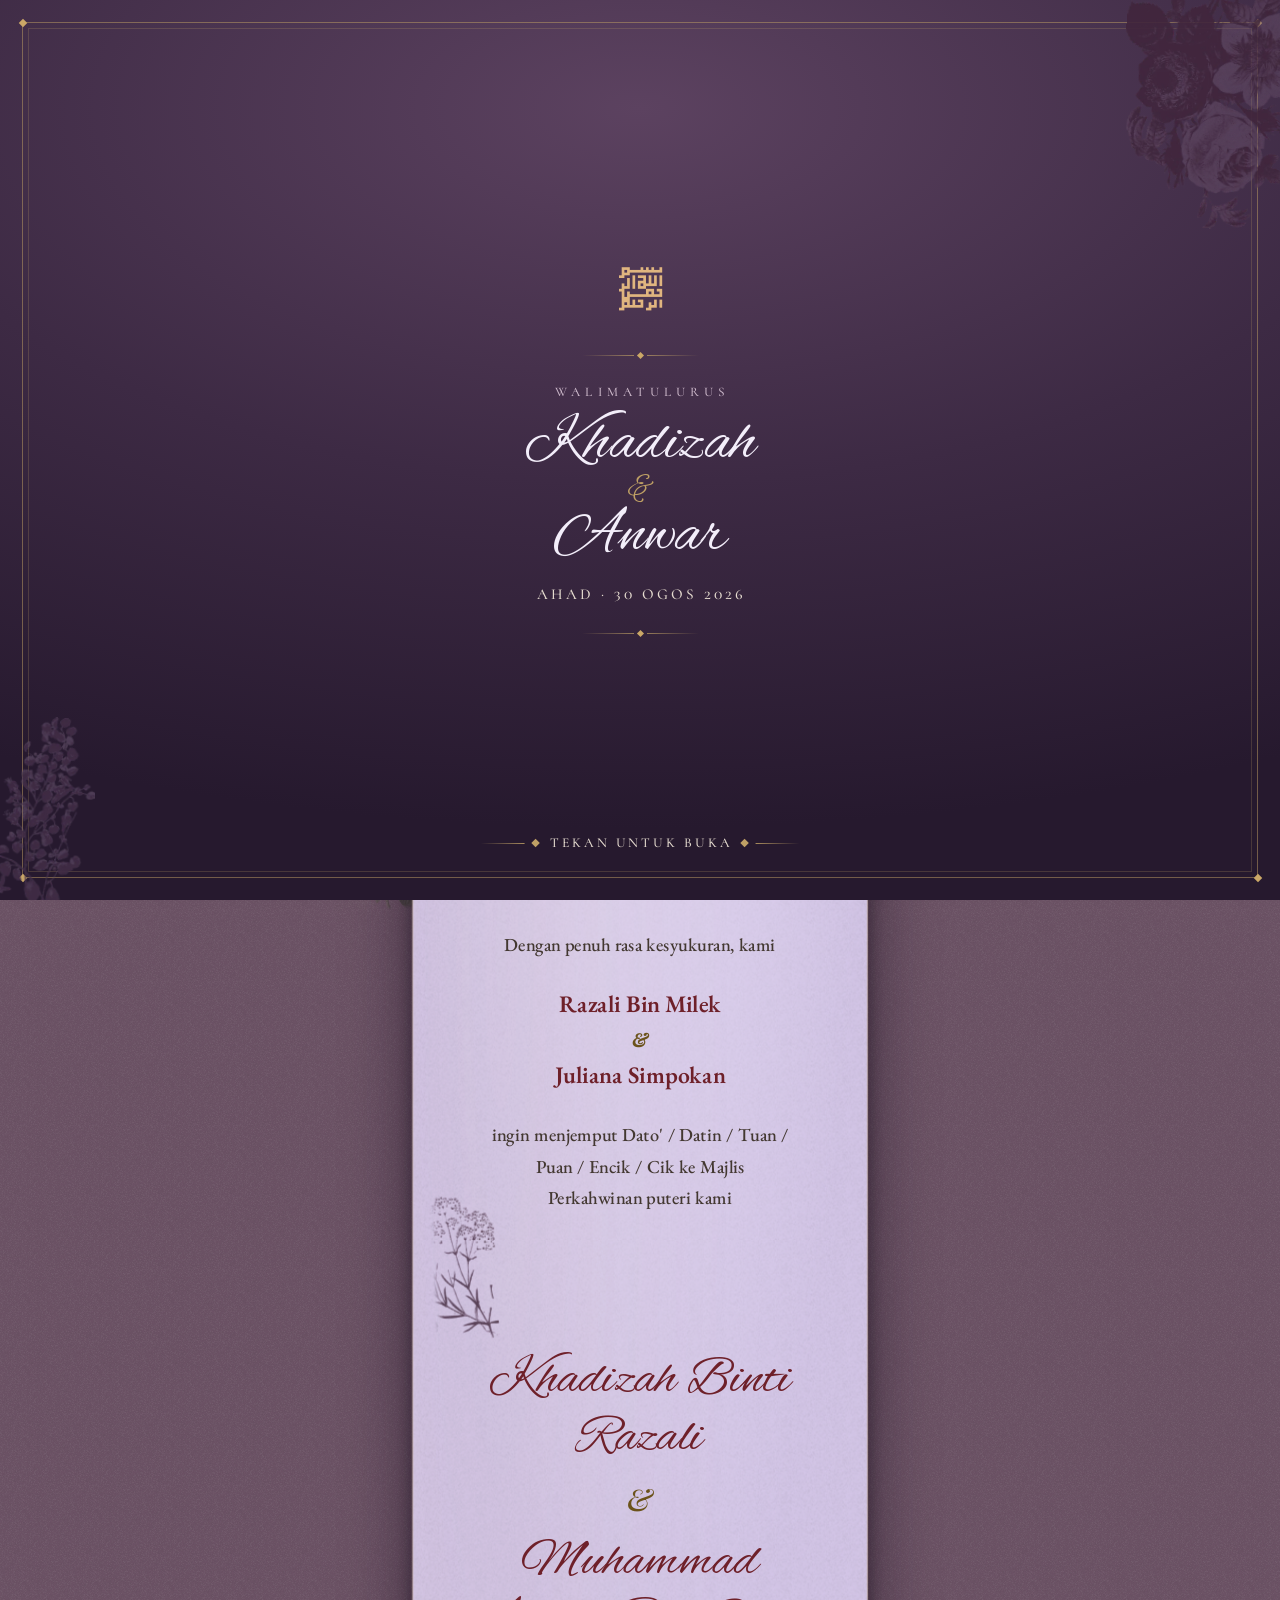
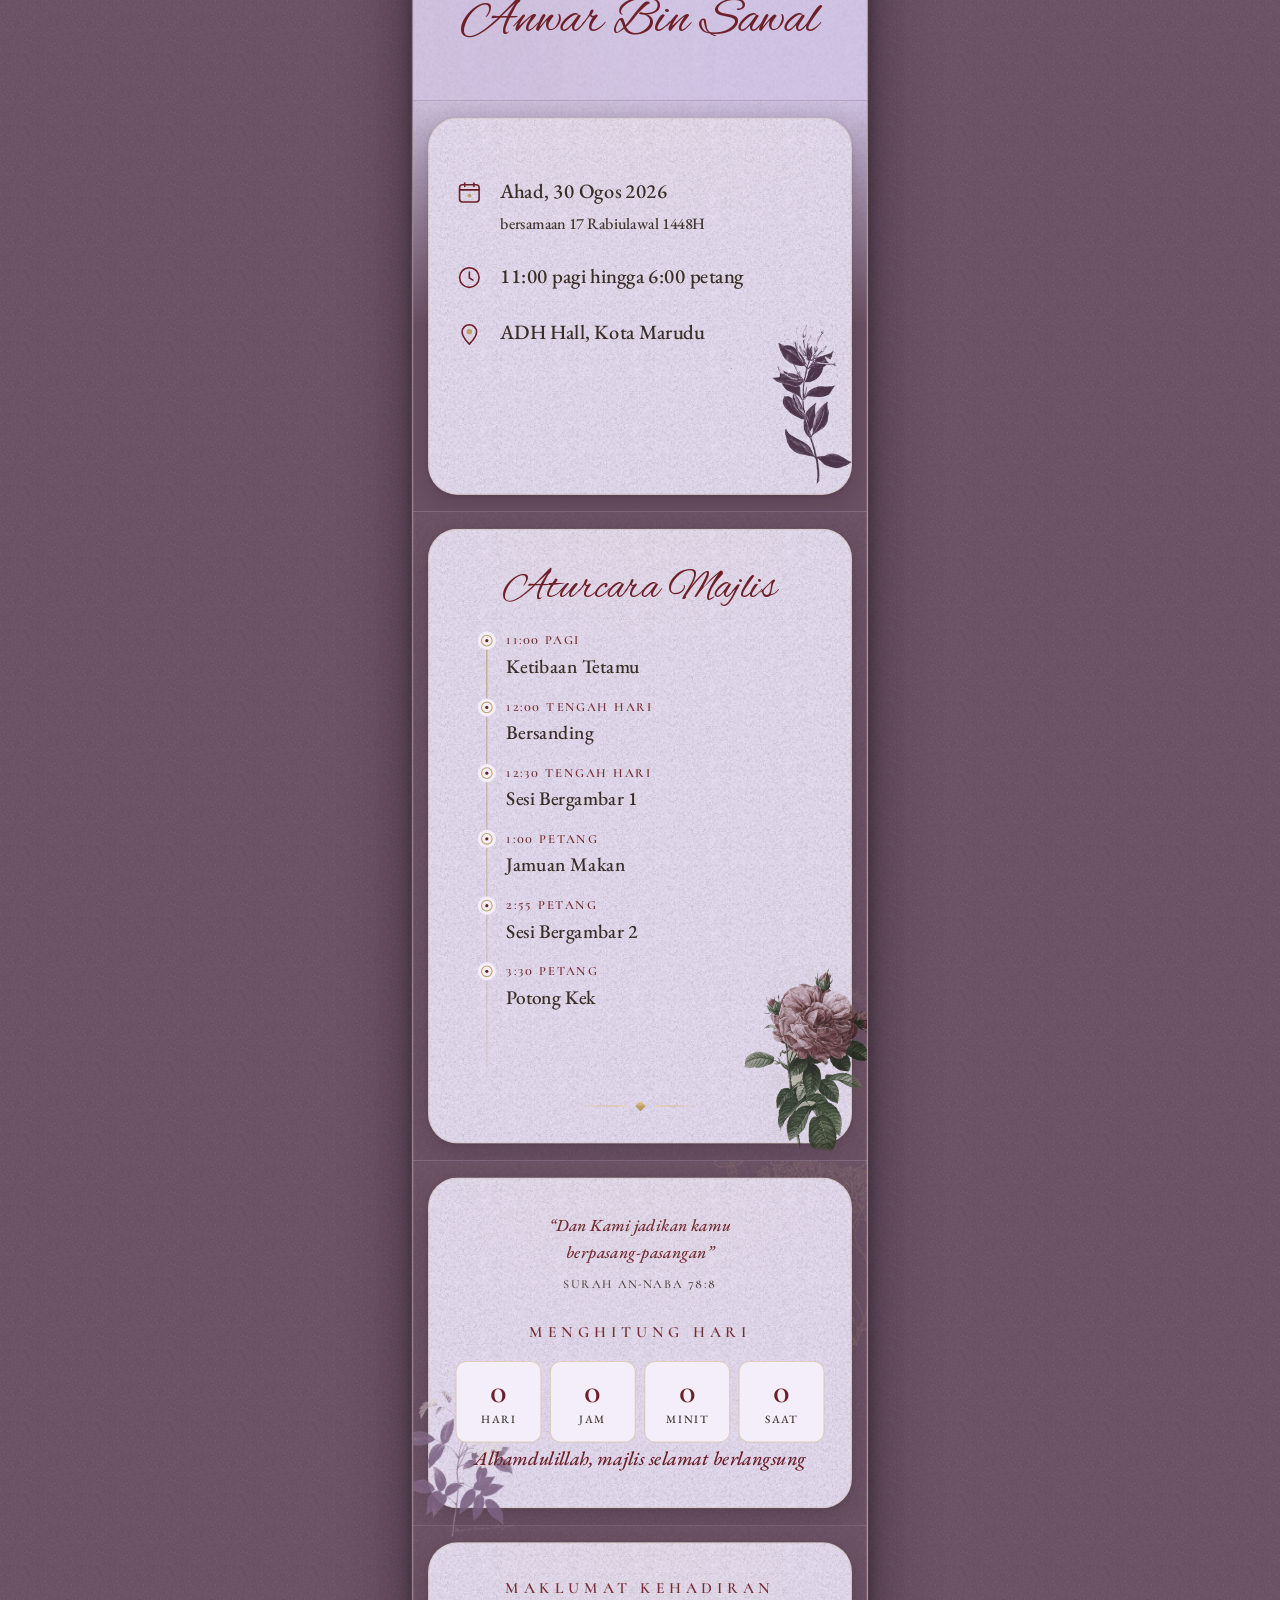
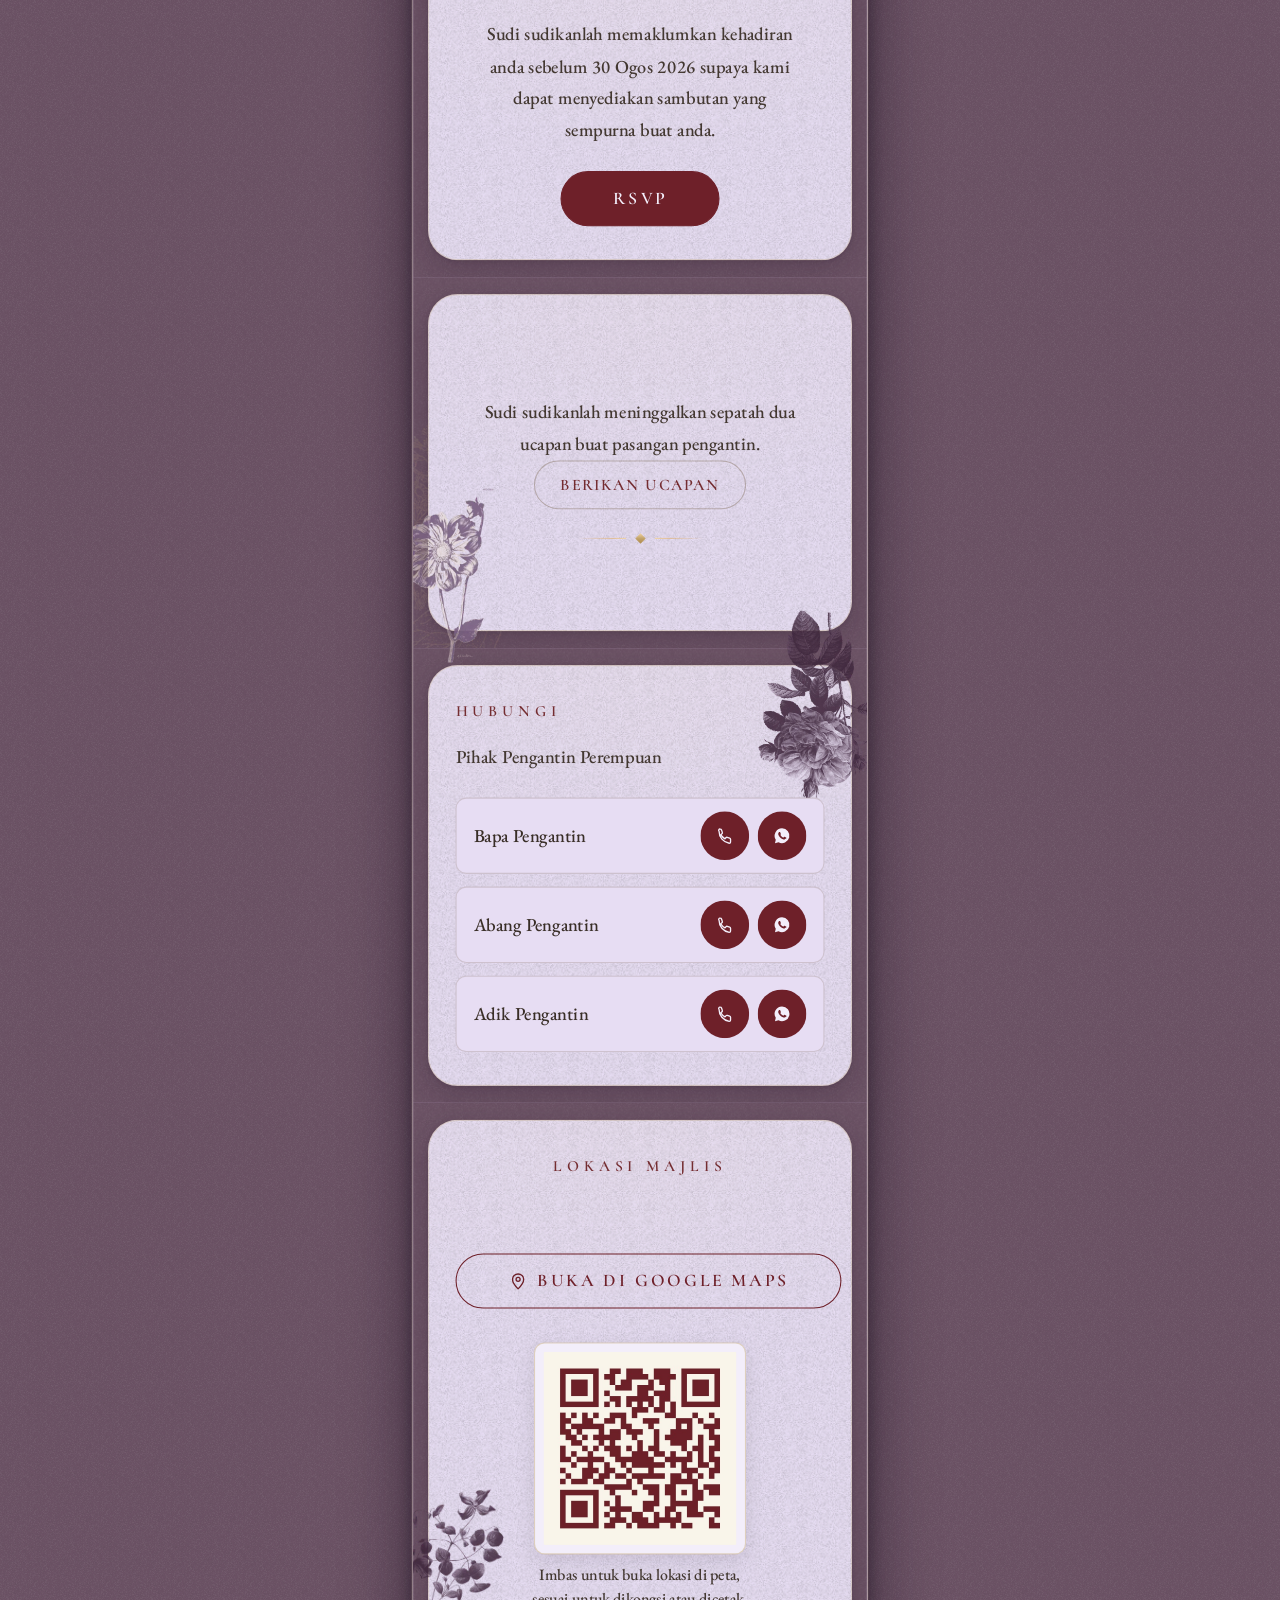
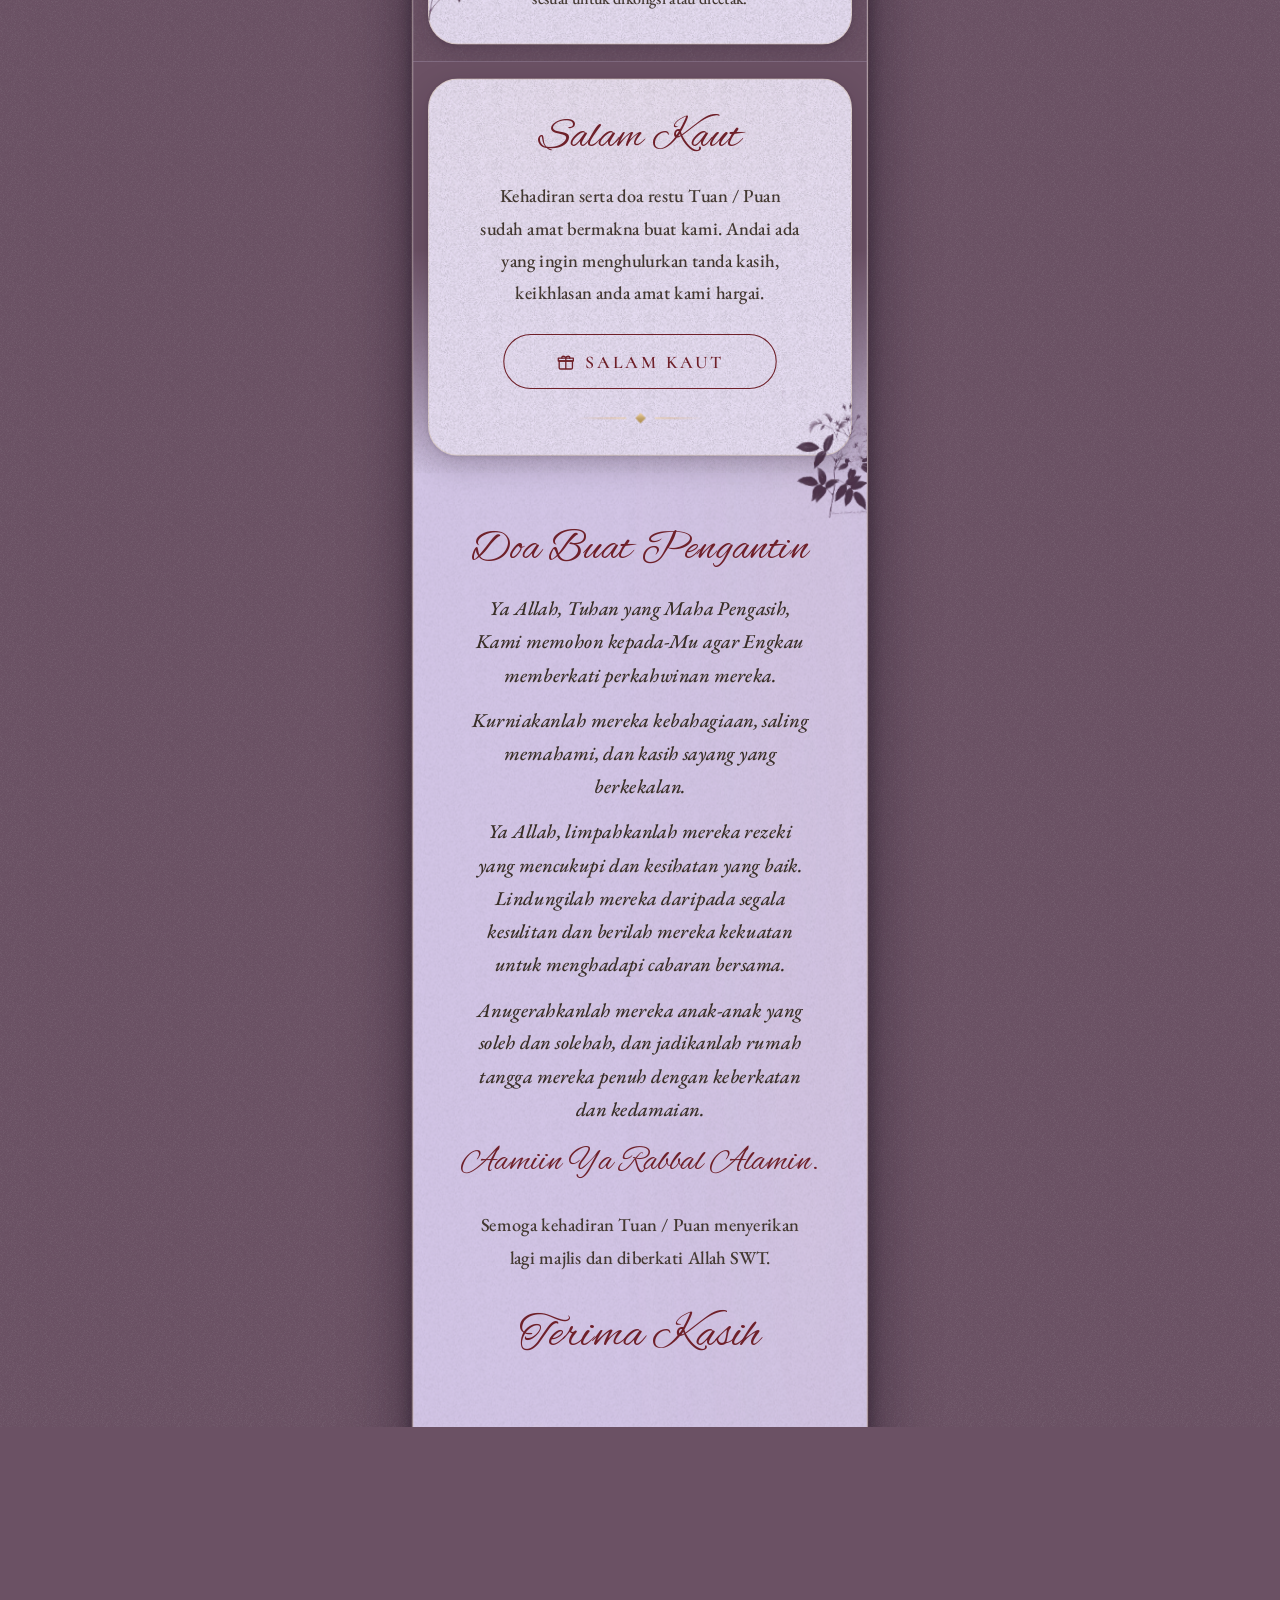
==== commit c2867e26: "Kemas komen seksyen Buku Tetamu (elak frasa lama dalam sumber terhidang) Co-Authored-By: Claude Fabl" ====
--- a/index.html
+++ b/index.html
@@ -361,8 +361,8 @@
     <section class="lp-sec lp-sec--panel lp-buku reveal" id="bukuTetamu">
       <span class="lp-deko lp-botani lp-rb-sdahlia lp-b-buku" aria-hidden="true"></span>
       <h2 class="lp-kepala">Buku Tetamu</h2>
-      <!-- Variant tanpa baca ucapan: paparan feed + link "Lihat Semua Ucapan" dibuang.
-           Hanya CTA "Berikan Ucapan" (menuju borang rsvp.html) dikekalkan. -->
+      <!-- Variant tanpa baca ucapan: paparan feed + link baca dibuang, hanya CTA
+           ke borang rsvp.html dikekalkan. -->
       <p class="lp-teks">Sudi sudikanlah meninggalkan sepatah dua ucapan buat pasangan pengantin.</p>
       <div class="lp-buku-butang">
         <a class="lp-btn-halus" href="./rsvp.html">Berikan Ucapan</a>
